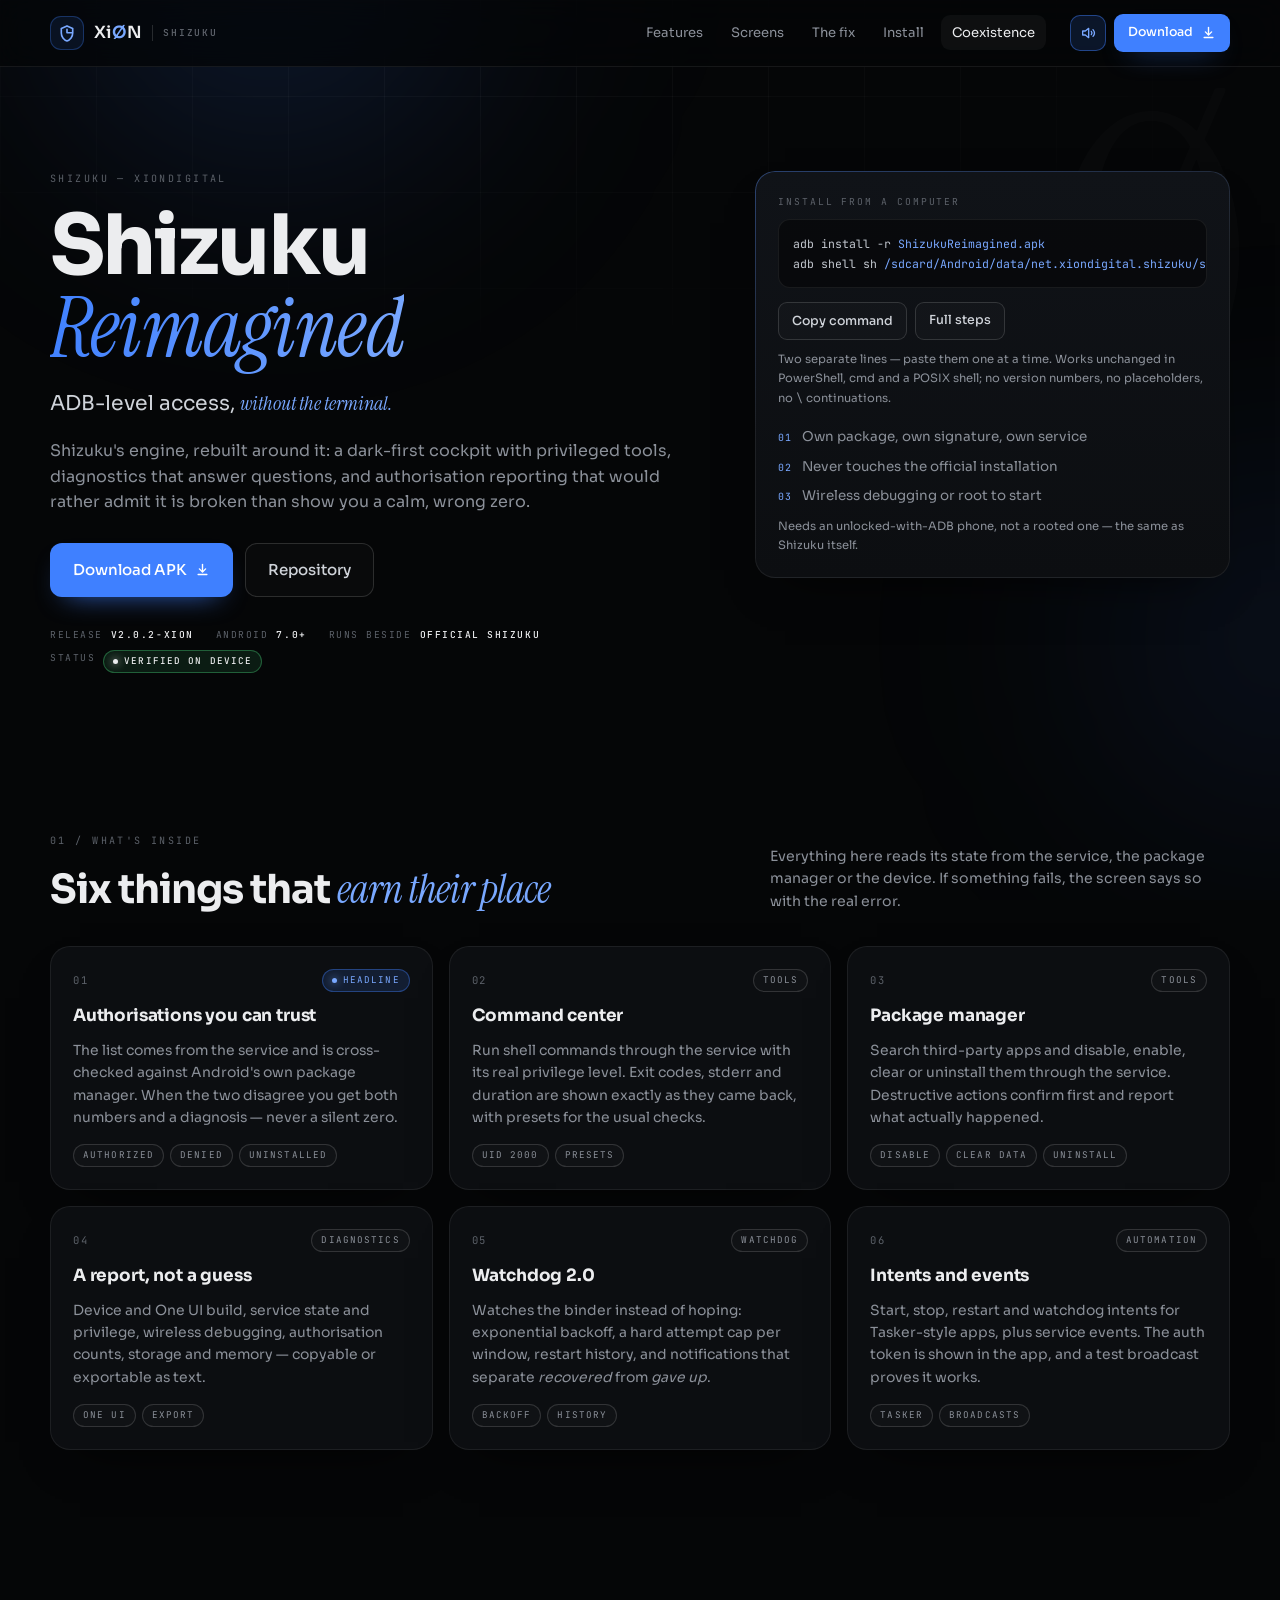
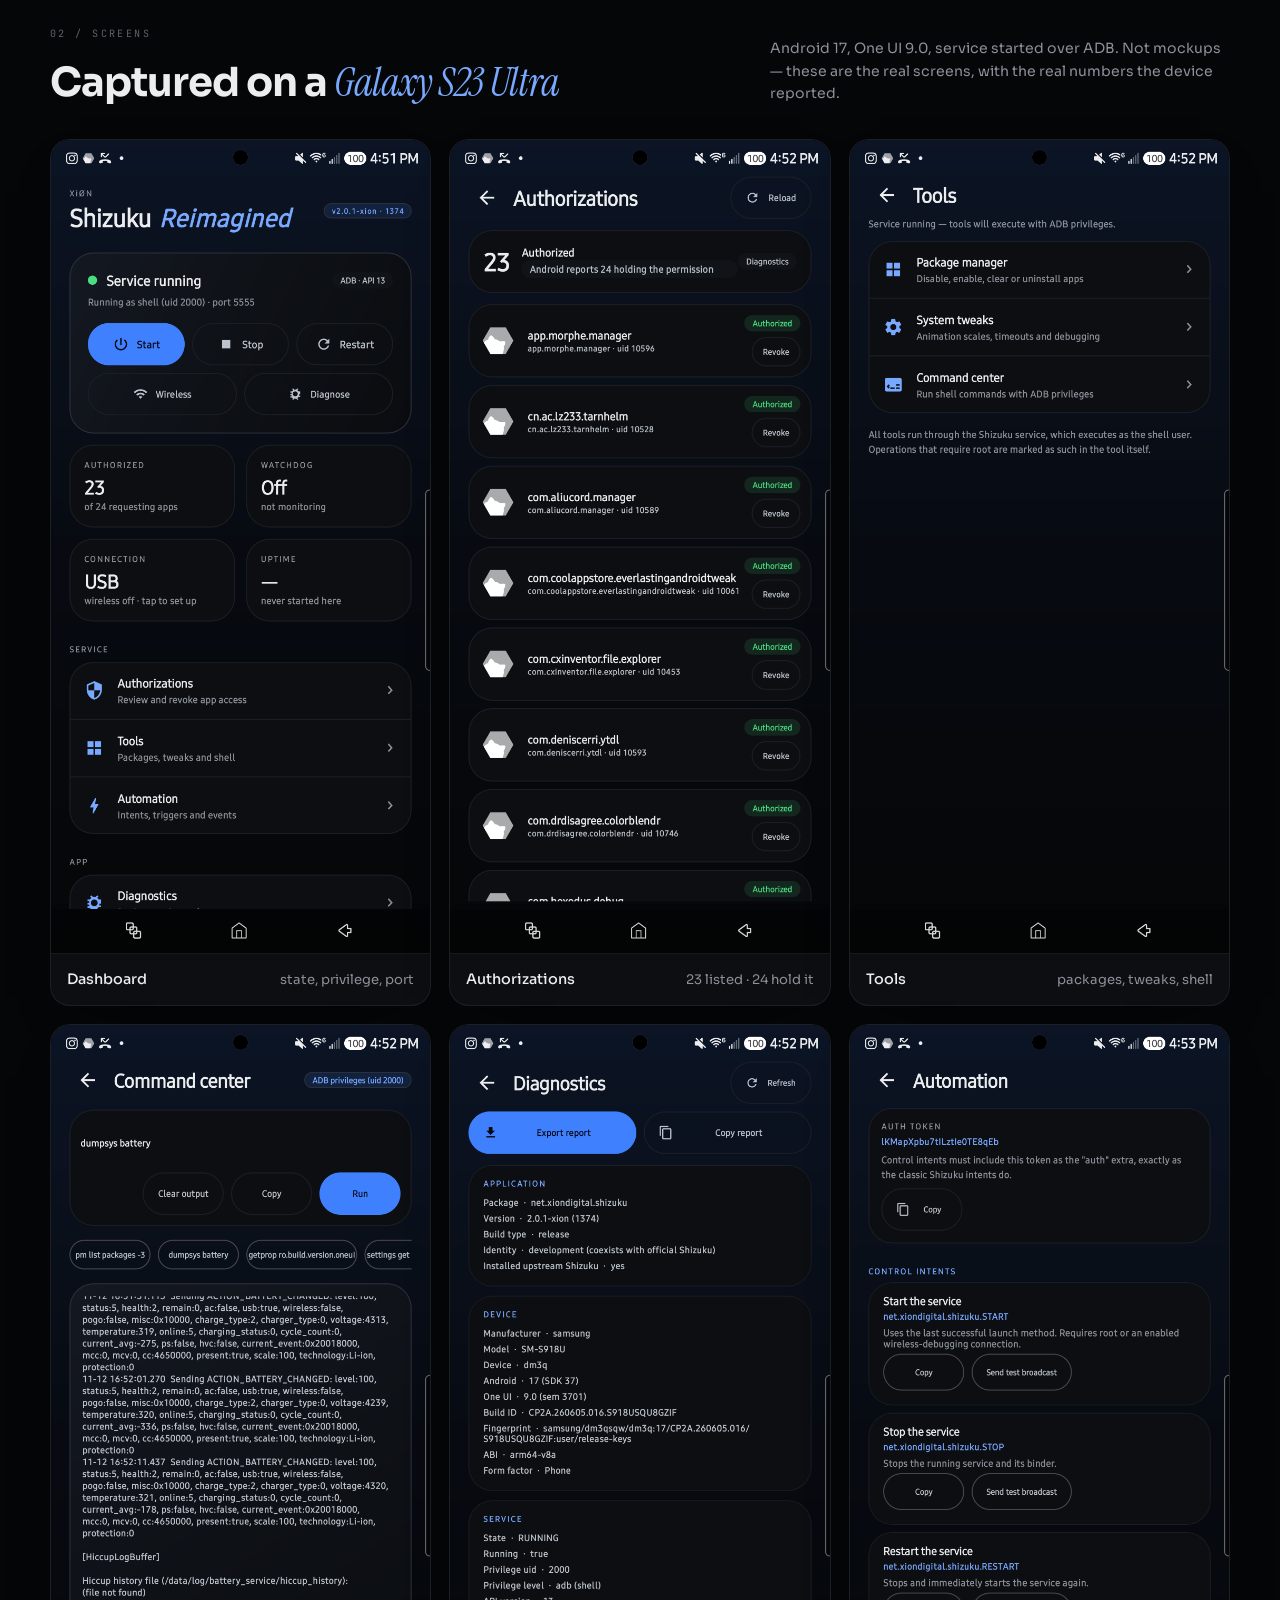
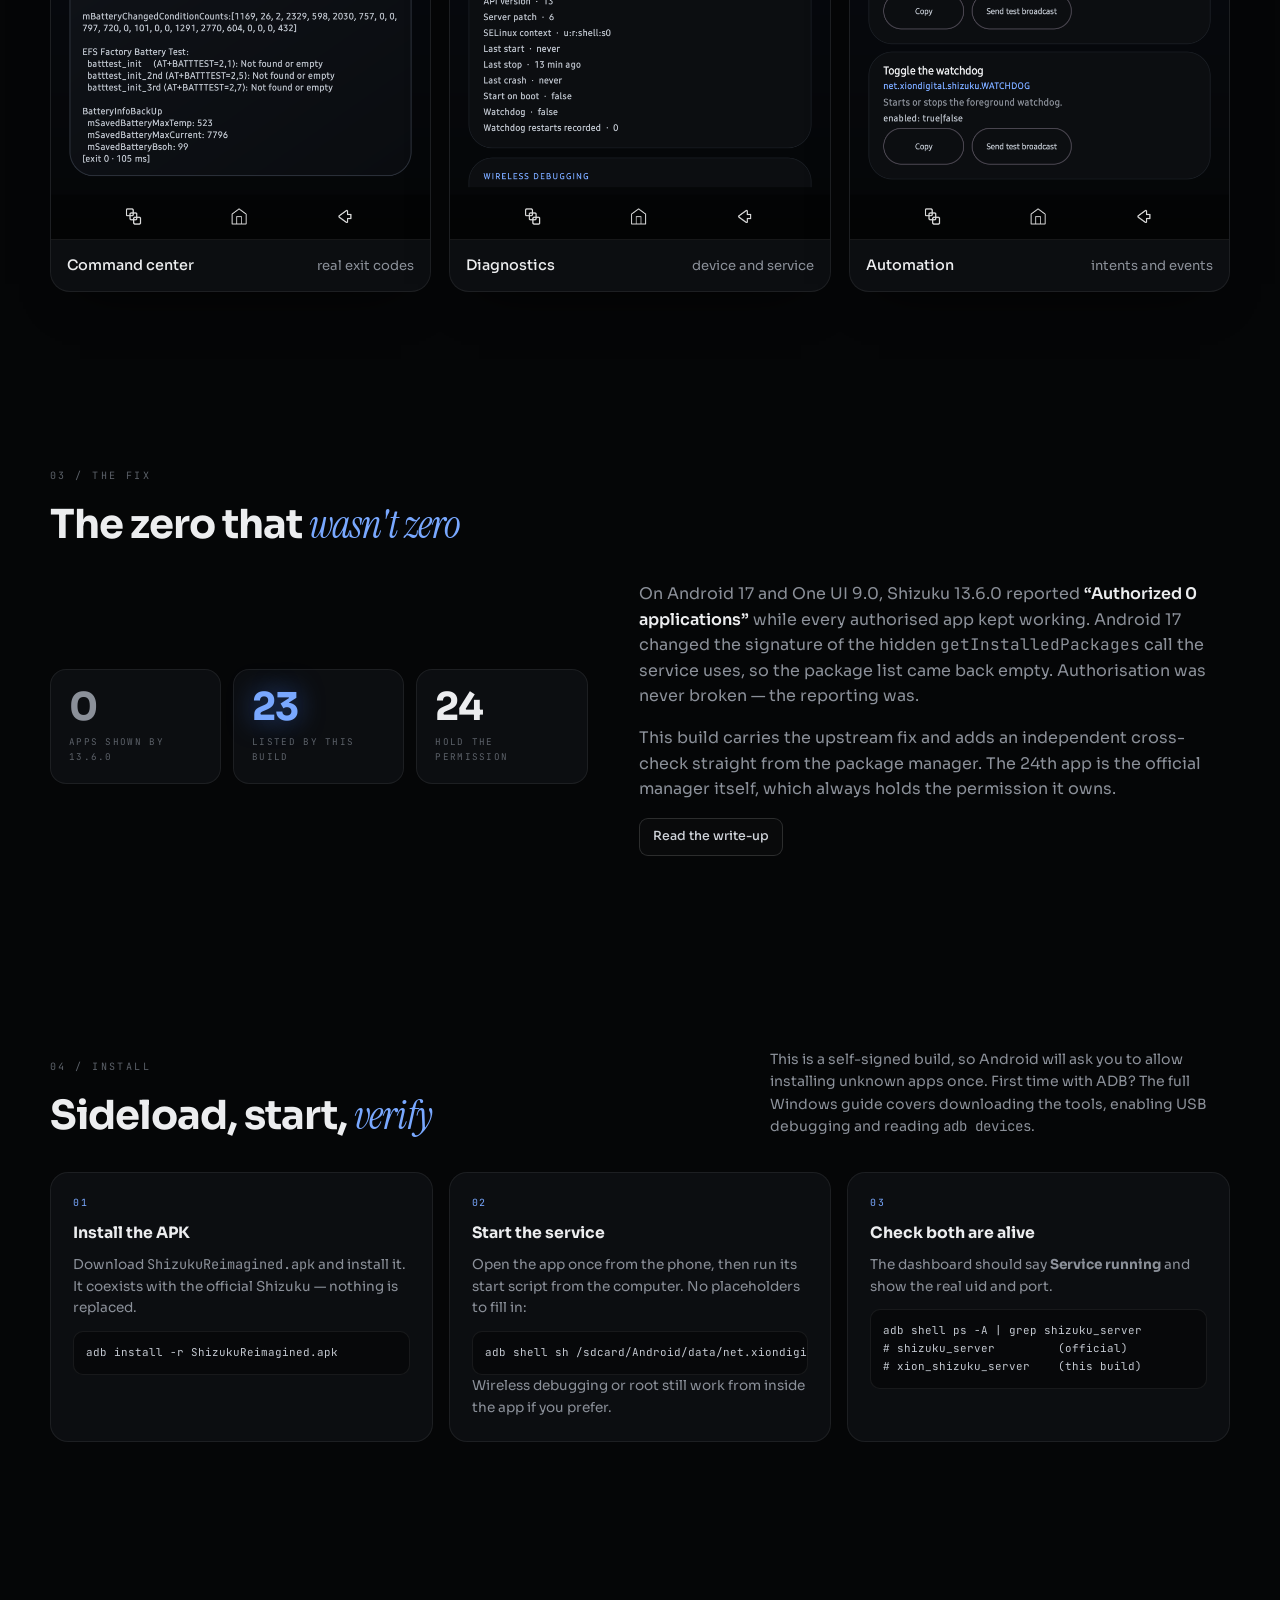
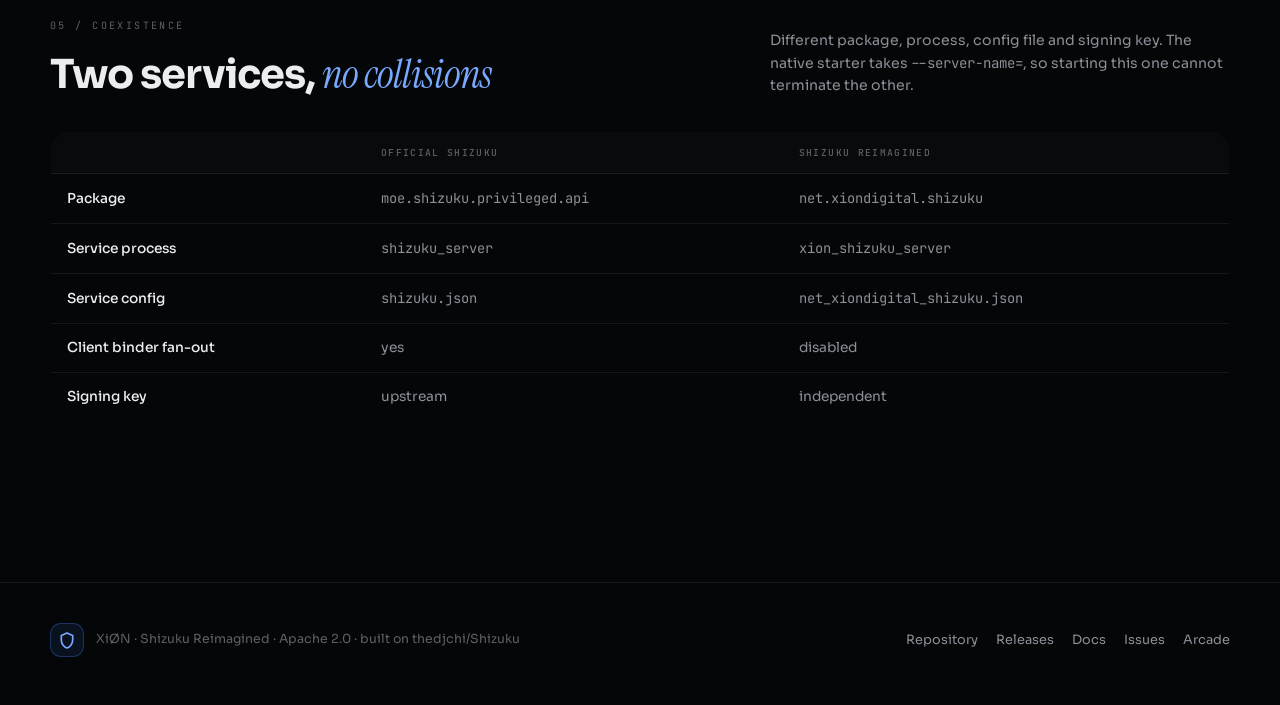
==== site/index.html @ 8f934234 "Start the service with one line, and ship one APK filename The documented ADB command asked people t" ====
<!doctype html>
<html lang="en">
<head>
<meta charset="utf-8">
<meta name="viewport" content="width=device-width, initial-scale=1">
<title>Shizuku Reimagined — XiØN</title>
<meta name="description" content="Shizuku Reimagined by XiØN: a dark-first Shizuku build with honest authorisation reporting, privileged tools and a fix for the Android 17 / One UI 9.0 “Authorized 0 applications” bug. Installs beside the official Shizuku.">
<meta name="theme-color" content="#050607">
<meta property="og:title" content="Shizuku Reimagined — XiØN">
<meta property="og:description" content="ADB-level access, without the terminal. A rebuilt Shizuku with truthful authorisation reporting and real privileged tools.">
<meta property="og:type" content="website">
<meta property="og:image" content="https://xiondigital.net/shizuku/assets/social.png">
<link rel="preconnect" href="https://fonts.googleapis.com">
<link rel="preconnect" href="https://fonts.gstatic.com" crossorigin>
<link rel="stylesheet" href="https://fonts.googleapis.com/css2?family=Sora:wght@300;400;500;600;700&family=Instrument+Serif:ital@0;1&family=JetBrains+Mono:wght@400;500&display=swap">
<link rel="stylesheet" href="assets/style.css?v=5">
<link rel="icon" href="assets/favicon.svg" type="image/svg+xml">
</head>
<body>

<a class="skip-link" href="#features">Skip to features</a>

<div class="ambient" aria-hidden="true">
  <span class="ambient__glow ambient__glow--a"></span>
  <span class="ambient__glow ambient__glow--b"></span>
  <span class="ambient__grid"></span>
</div>

<div class="site">

  <header class="site-header">
    <div class="wrap header__inner">
      <a class="brand" href="#top" aria-label="XiØN, back to top">
        <span class="brand__mark" aria-hidden="true">
          <svg viewBox="0 0 24 24" fill="none" stroke="currentColor" stroke-width="2.2" stroke-linecap="round" stroke-linejoin="round">
            <path d="M12 2.6 4.4 6v6.1c0 4.9 3.3 9.4 7.6 10.5 4.3-1.1 7.6-5.6 7.6-10.5V6L12 2.6Z"/>
            <path d="M12 11.6h6.4M12 11.6V7.2"/>
          </svg>
        </span>
        <span class="brand__word">Xi<span class="brand__o">Ø</span>N</span>
        <span class="brand__tag">Shizuku</span>
      </a>

      <nav class="nav" aria-label="Sections">
        <a class="nav__link" href="#features">Features</a>
        <a class="nav__link" href="#screens">Screens</a>
        <a class="nav__link" href="#fix">The fix</a>
        <a class="nav__link" href="#install">Install</a>
        <a class="nav__link" href="#services">Coexistence</a>
      </nav>

      <div class="header__actions">
        <button class="sfx" id="sfxToggle" type="button" aria-pressed="true" aria-label="Interface sound">
          <svg viewBox="0 0 24 24" fill="none" stroke="currentColor" stroke-width="2" stroke-linecap="round" stroke-linejoin="round" aria-hidden="true">
            <path d="M4 9v6h4l5 4V5L8 9H4Z"/>
            <path d="M17 9.5a4 4 0 0 1 0 5"/>
            <path d="M19.5 7a7.5 7.5 0 0 1 0 10"/>
          </svg>
        </button>
        <a class="btn btn--primary btn--sm" href="https://github.com/XiONDiGiTaL/Shizuku/releases/latest/download/ShizukuReimagined.apk">
          Download
          <svg viewBox="0 0 24 24" fill="none" stroke="currentColor" stroke-width="2.2" stroke-linecap="round" stroke-linejoin="round" aria-hidden="true"><path d="M12 4v11"/><path d="m7 11 5 5 5-5"/><path d="M5 20h14"/></svg>
        </a>
      </div>
    </div>
  </header>

  <main id="top">

    <!-- ------------------------------------------------------------ hero -->
    <section class="hero">
      <span class="hero__ghost" aria-hidden="true">Ø</span>
      <div class="wrap hero__inner">
        <div class="hero__copy">
          <p class="eyebrow">Shizuku — XIONDIGITAL</p>
          <h1 class="hero__title">Shizuku<br><em>Reimagined</em></h1>
          <p class="hero__tagline">ADB-level access, <em>without the terminal.</em></p>
          <p class="hero__lede">
            Shizuku's engine, rebuilt around it: a dark-first cockpit with privileged tools, diagnostics
            that answer questions, and authorisation reporting that would rather admit it is broken than
            show you a calm, wrong zero.
          </p>

          <div class="hero__actions">
            <a class="btn btn--primary btn--lg" href="https://github.com/XiONDiGiTaL/Shizuku/releases/latest/download/ShizukuReimagined.apk">
              Download APK
              <svg viewBox="0 0 24 24" fill="none" stroke="currentColor" stroke-width="2.2" stroke-linecap="round" stroke-linejoin="round" aria-hidden="true"><path d="M12 4v11"/><path d="m7 11 5 5 5-5"/><path d="M5 20h14"/></svg>
            </a>
            <a class="btn btn--ghost btn--lg" href="https://github.com/XiONDiGiTaL/Shizuku">Repository</a>
          </div>

          <ul class="hero__meta">
            <li><span>Release</span> <strong>v2.0.2-xion</strong></li>
            <li><span>Android</span> <strong>7.0+</strong></li>
            <li><span>Runs beside</span> <strong>official Shizuku</strong></li>
            <li><span>Status</span> <strong class="chip chip--ok chip--dot">verified on device</strong></li>
          </ul>
        </div>

        <aside class="install-card" aria-label="Quick install">
          <p class="install-card__label">Install from a computer</p>
          <pre class="install-card__cmd" id="adb-command">adb install -r <b>ShizukuReimagined.apk</b>
adb shell sh <b>/sdcard/Android/data/net.xiondigital.shizuku/start.sh</b></pre>
          <div class="install-card__row">
            <button class="btn btn--ghost btn--sm" type="button" data-copy="#adb-command">Copy command</button>
            <a class="btn btn--ghost btn--sm" href="setup.html">Full steps</a>
          </div>
          <p class="install-card__note">
            Two separate lines — paste them one at a time. Works unchanged in PowerShell, cmd and a
            POSIX shell; no version numbers, no placeholders, no <code class="mono">\</code> continuations.
          </p>
          <ul class="install-card__list">
            <li><span>01</span> Own package, own signature, own service</li>
            <li><span>02</span> Never touches the official installation</li>
            <li><span>03</span> Wireless debugging or root to start</li>
          </ul>
          <p class="install-card__note">
            Needs an unlocked-with-ADB phone, not a rooted one — the same as Shizuku itself.
          </p>
        </aside>
      </div>
    </section>

    <!-- -------------------------------------------------------- features -->
    <section class="section" id="features">
      <div class="wrap">
        <div class="section__head" data-reveal>
          <div>
            <p class="eyebrow">01 / What's inside</p>
            <h2 class="section__title">Six things that <em>earn their place</em></h2>
          </div>
          <p class="section__note">
            Everything here reads its state from the service, the package manager or the device.
            If something fails, the screen says so with the real error.
          </p>
        </div>

        <div class="cards">
          <article class="card" data-reveal>
            <div class="card__top"><span class="card__num">01</span><span class="chip chip--blue chip--dot">headline</span></div>
            <h3 class="card__title">Authorisations you can trust</h3>
            <p class="card__copy">
              The list comes from the service and is cross-checked against Android's own package manager.
              When the two disagree you get both numbers and a diagnosis — never a silent zero.
            </p>
            <div class="card__tags"><span class="chip">authorized</span><span class="chip">denied</span><span class="chip">uninstalled</span></div>
          </article>

          <article class="card" data-reveal>
            <div class="card__top"><span class="card__num">02</span><span class="chip">tools</span></div>
            <h3 class="card__title">Command center</h3>
            <p class="card__copy">
              Run shell commands through the service with its real privilege level. Exit codes, stderr and
              duration are shown exactly as they came back, with presets for the usual checks.
            </p>
            <div class="card__tags"><span class="chip">uid 2000</span><span class="chip">presets</span></div>
          </article>

          <article class="card" data-reveal>
            <div class="card__top"><span class="card__num">03</span><span class="chip">tools</span></div>
            <h3 class="card__title">Package manager</h3>
            <p class="card__copy">
              Search third-party apps and disable, enable, clear or uninstall them through the service.
              Destructive actions confirm first and report what actually happened.
            </p>
            <div class="card__tags"><span class="chip">disable</span><span class="chip">clear data</span><span class="chip">uninstall</span></div>
          </article>

          <article class="card" data-reveal>
            <div class="card__top"><span class="card__num">04</span><span class="chip">diagnostics</span></div>
            <h3 class="card__title">A report, not a guess</h3>
            <p class="card__copy">
              Device and One UI build, service state and privilege, wireless debugging, authorisation
              counts, storage and memory — copyable or exportable as text.
            </p>
            <div class="card__tags"><span class="chip">one ui</span><span class="chip">export</span></div>
          </article>

          <article class="card" data-reveal>
            <div class="card__top"><span class="card__num">05</span><span class="chip">watchdog</span></div>
            <h3 class="card__title">Watchdog 2.0</h3>
            <p class="card__copy">
              Watches the binder instead of hoping: exponential backoff, a hard attempt cap per window,
              restart history, and notifications that separate <em>recovered</em> from <em>gave up</em>.
            </p>
            <div class="card__tags"><span class="chip">backoff</span><span class="chip">history</span></div>
          </article>

          <article class="card" data-reveal>
            <div class="card__top"><span class="card__num">06</span><span class="chip">automation</span></div>
            <h3 class="card__title">Intents and events</h3>
            <p class="card__copy">
              Start, stop, restart and watchdog intents for Tasker-style apps, plus service events. The
              auth token is shown in the app, and a test broadcast proves it works.
            </p>
            <div class="card__tags"><span class="chip">tasker</span><span class="chip">broadcasts</span></div>
          </article>
        </div>
      </div>
    </section>

    <!-- --------------------------------------------------------- screens -->
    <section class="section" id="screens">
      <div class="wrap">
        <div class="section__head" data-reveal>
          <div>
            <p class="eyebrow">02 / Screens</p>
            <h2 class="section__title">Captured on a <em>Galaxy S23 Ultra</em></h2>
          </div>
          <p class="section__note">
            Android 17, One UI 9.0, service started over ADB. Not mockups — these are the real screens,
            with the real numbers the device reported.
          </p>
        </div>

        <div class="shots" data-gallery>
          <button class="shot" type="button" data-reveal data-shot="assets/shots/dashboard.png"
                  data-title="Dashboard" data-sub="state, privilege, port"
                  aria-label="Open the Dashboard screenshot at full size">
            <img src="assets/shots/dashboard.png" alt="Dashboard showing service running as ADB with 23 authorised apps" loading="lazy">
            <span class="shot__meta"><strong>Dashboard</strong><span>state, privilege, port</span></span>
            <span class="shot__hint" aria-hidden="true">Expand</span>
          </button>
          <button class="shot" type="button" data-reveal data-shot="assets/shots/authorizations.png"
                  data-title="Authorizations" data-sub="23 listed · 24 hold it"
                  aria-label="Open the Authorizations screenshot at full size">
            <img src="assets/shots/authorizations.png" alt="Authorizations screen listing authorised apps with a cross-check" loading="lazy">
            <span class="shot__meta"><strong>Authorizations</strong><span>23 listed · 24 hold it</span></span>
            <span class="shot__hint" aria-hidden="true">Expand</span>
          </button>
          <button class="shot" type="button" data-reveal data-shot="assets/shots/tools.png"
                  data-title="Tools" data-sub="packages, tweaks, shell"
                  aria-label="Open the Tools screenshot at full size">
            <img src="assets/shots/tools.png" alt="Tools screen" loading="lazy">
            <span class="shot__meta"><strong>Tools</strong><span>packages, tweaks, shell</span></span>
            <span class="shot__hint" aria-hidden="true">Expand</span>
          </button>
          <button class="shot" type="button" data-reveal data-shot="assets/shots/command-center.png"
                  data-title="Command center" data-sub="real exit codes"
                  aria-label="Open the Command center screenshot at full size">
            <img src="assets/shots/command-center.png" alt="Command center" loading="lazy">
            <span class="shot__meta"><strong>Command center</strong><span>real exit codes</span></span>
            <span class="shot__hint" aria-hidden="true">Expand</span>
          </button>
          <button class="shot" type="button" data-reveal data-shot="assets/shots/diagnostics.png"
                  data-title="Diagnostics" data-sub="device and service"
                  aria-label="Open the Diagnostics screenshot at full size">
            <img src="assets/shots/diagnostics.png" alt="Diagnostics screen" loading="lazy">
            <span class="shot__meta"><strong>Diagnostics</strong><span>device and service</span></span>
            <span class="shot__hint" aria-hidden="true">Expand</span>
          </button>
          <button class="shot" type="button" data-reveal data-shot="assets/shots/automation.png"
                  data-title="Automation" data-sub="intents and events"
                  aria-label="Open the Automation screenshot at full size">
            <img src="assets/shots/automation.png" alt="Automation screen with auth token and control intents" loading="lazy">
            <span class="shot__meta"><strong>Automation</strong><span>intents and events</span></span>
            <span class="shot__hint" aria-hidden="true">Expand</span>
          </button>
        </div>
      </div>
    </section>

    <!-- ------------------------------------------------------------- fix -->
    <section class="section" id="fix">
      <div class="wrap">
        <div class="section__head" data-reveal>
          <div>
            <p class="eyebrow">03 / The fix</p>
            <h2 class="section__title">The zero that <em>wasn't zero</em></h2>
          </div>
        </div>

        <div class="fix">
          <div class="stats" data-reveal>
            <div class="stat stat--bad">
              <span class="stat__value">0</span>
              <span class="stat__label">apps shown by 13.6.0</span>
            </div>
            <div class="stat stat--good">
              <span class="stat__value">23</span>
              <span class="stat__label">listed by this build</span>
            </div>
            <div class="stat">
              <span class="stat__value">24</span>
              <span class="stat__label">hold the permission</span>
            </div>
          </div>

          <div class="prose" data-reveal>
            <p>
              On Android 17 and One UI 9.0, Shizuku 13.6.0 reported <strong>“Authorized 0 applications”</strong>
              while every authorised app kept working. Android 17 changed the signature of the hidden
              <code class="mono">getInstalledPackages</code> call the service uses, so the package list came back
              empty. Authorisation was never broken — the reporting was.
            </p>
            <p>
              This build carries the upstream fix and adds an independent cross-check straight from the package
              manager. The 24th app is the official manager itself, which always holds the permission it owns.
            </p>
            <p>
              <a class="btn btn--ghost btn--sm" href="https://github.com/XiONDiGiTaL/Shizuku/blob/master/docs/COMPATIBILITY.md">Read the write-up</a>
            </p>
          </div>
        </div>
      </div>
    </section>

    <!-- --------------------------------------------------------- install -->
    <section class="section" id="install">
      <div class="wrap">
        <div class="section__head" data-reveal>
          <div>
            <p class="eyebrow">04 / Install</p>
            <h2 class="section__title">Sideload, start, <em>verify</em></h2>
          </div>
          <p class="section__note">
            This is a self-signed build, so Android will ask you to allow installing unknown apps once.
            First time with ADB? <a href="setup.html">The full Windows guide</a> covers downloading the
            tools, enabling USB debugging and reading <code class="mono">adb devices</code>.
          </p>
        </div>

        <div class="steps">
          <div class="step" data-reveal>
            <h3>Install the APK</h3>
            <p>Download <code class="mono">ShizukuReimagined.apk</code> and install it. It coexists with the official Shizuku — nothing is replaced.</p>
            <pre>adb install -r ShizukuReimagined.apk</pre>
          </div>
          <div class="step" data-reveal>
            <h3>Start the service</h3>
            <p>Open the app once from the phone, then run its start script from the computer. No placeholders to fill in:</p>
            <pre>adb shell sh /sdcard/Android/data/net.xiondigital.shizuku/start.sh</pre>
            <p>Wireless debugging or root still work from inside the app if you prefer.</p>
          </div>
          <div class="step" data-reveal>
            <h3>Check both are alive</h3>
            <p>The dashboard should say <strong>Service running</strong> and show the real uid and port.</p>
            <pre>adb shell ps -A | grep shizuku_server
# shizuku_server         (official)
# xion_shizuku_server    (this build)</pre>
          </div>
        </div>
      </div>
    </section>

    <!-- -------------------------------------------------------- services -->
    <section class="section" id="services">
      <div class="wrap">
        <div class="section__head" data-reveal>
          <div>
            <p class="eyebrow">05 / Coexistence</p>
            <h2 class="section__title">Two services, <em>no collisions</em></h2>
          </div>
          <p class="section__note">
            Different package, process, config file and signing key. The native starter takes
            <code class="mono">--server-name=</code>, so starting this one cannot terminate the other.
          </p>
        </div>

        <table class="table" data-reveal>
          <thead>
            <tr><th></th><th>Official Shizuku</th><th>Shizuku Reimagined</th></tr>
          </thead>
          <tbody>
            <tr><td><strong>Package</strong></td><td><code class="mono">moe.shizuku.privileged.api</code></td><td><code class="mono">net.xiondigital.shizuku</code></td></tr>
            <tr><td><strong>Service process</strong></td><td><code class="mono">shizuku_server</code></td><td><code class="mono">xion_shizuku_server</code></td></tr>
            <tr><td><strong>Service config</strong></td><td><code class="mono">shizuku.json</code></td><td><code class="mono">net_xiondigital_shizuku.json</code></td></tr>
            <tr><td><strong>Client binder fan-out</strong></td><td>yes</td><td>disabled</td></tr>
            <tr><td><strong>Signing key</strong></td><td>upstream</td><td>independent</td></tr>
          </tbody>
        </table>
      </div>
    </section>

  </main>

  <footer class="site-footer">
    <div class="wrap footer__inner">
      <div class="footer__brand">
        <span class="brand__mark" aria-hidden="true">
          <svg viewBox="0 0 24 24" fill="none" stroke="currentColor" stroke-width="2.2" stroke-linecap="round" stroke-linejoin="round">
            <path d="M12 2.6 4.4 6v6.1c0 4.9 3.3 9.4 7.6 10.5 4.3-1.1 7.6-5.6 7.6-10.5V6L12 2.6Z"/>
          </svg>
        </span>
        <p class="footer__note">XiØN · Shizuku Reimagined · Apache 2.0 · built on thedjchi/Shizuku</p>
      </div>
      <nav class="footer__links" aria-label="Elsewhere">
        <a class="footer__link" href="https://github.com/XiONDiGiTaL/Shizuku">Repository</a>
        <a class="footer__link" href="https://github.com/XiONDiGiTaL/Shizuku/releases">Releases</a>
        <a class="footer__link" href="https://github.com/XiONDiGiTaL/Shizuku/tree/master/docs">Docs</a>
        <a class="footer__link" href="https://github.com/XiONDiGiTaL/Shizuku/issues">Issues</a>
        <a class="footer__link" href="https://xiondigital.net/arcade">Arcade</a>
      </nav>
    </div>
  </footer>

</div>

<!-- screenshot lightbox -->
<div class="lightbox" id="lightbox" role="dialog" aria-modal="true" aria-labelledby="lightboxTitle" hidden>
  <div class="lightbox__backdrop" data-lightbox-close></div>
  <button class="lightbox__close" type="button" data-lightbox-close aria-label="Close screenshot">
    <svg viewBox="0 0 24 24" fill="none" stroke="currentColor" stroke-width="2.2" stroke-linecap="round" aria-hidden="true">
      <path d="M6 6l12 12M18 6L6 18"/>
    </svg>
  </button>
  <button class="lightbox__nav lightbox__nav--prev" type="button" data-lightbox-prev aria-label="Previous screenshot">
    <svg viewBox="0 0 24 24" fill="none" stroke="currentColor" stroke-width="2.2" stroke-linecap="round" stroke-linejoin="round" aria-hidden="true"><path d="M15 5l-7 7 7 7"/></svg>
  </button>
  <figure class="lightbox__figure">
    <img id="lightboxImage" src="" alt="">
    <figcaption class="lightbox__caption">
      <strong id="lightboxTitle">Screenshot</strong>
      <span id="lightboxSub"></span>
      <span class="lightbox__count" id="lightboxCount"></span>
    </figcaption>
  </figure>
  <button class="lightbox__nav lightbox__nav--next" type="button" data-lightbox-next aria-label="Next screenshot">
    <svg viewBox="0 0 24 24" fill="none" stroke="currentColor" stroke-width="2.2" stroke-linecap="round" stroke-linejoin="round" aria-hidden="true"><path d="M9 5l7 7-7 7"/></svg>
  </button>
</div>

<script src="assets/app.js?v=4"></script>
</body>
</html>
---- site/assets/style.css ----
/* =========================================================
   xiondigital.net/shizuku — Shizuku Reimagined
   Tokens and interaction language shared with xiondigital.net
   and xiondigital.net/arcade.
   ========================================================= */

:root {
  --bg: #050607;
  --bg-raised: #0a0b0d;
  --panel: #0c0e11;
  --panel-hi: #101318;
  --line: rgba(255, 255, 255, 0.07);
  --line-strong: rgba(255, 255, 255, 0.14);
  --ink: #ecedef;
  --muted: #8b9099;
  --muted-dim: #5c6169;
  --blue: #3f80ff;
  --blue-hi: #79a8ff;
  --blue-soft: rgba(63, 128, 255, 0.14);
  --ok: #4ade80;
  --radius: 18px;
  --radius-lg: 20px;
  --shadow: 0 22px 50px -30px rgba(0, 0, 0, 0.95);
  --ease: cubic-bezier(0.22, 0.61, 0.36, 1);
  --max: 1180px;
  --font-sans: "Sora", system-ui, -apple-system, "Segoe UI", sans-serif;
  --font-serif: "Instrument Serif", "Iowan Old Style", Georgia, serif;
  --font-mono: "JetBrains Mono", ui-monospace, SFMono-Regular, Menlo, Consolas, monospace;
}

*,
*::before,
*::after { box-sizing: border-box; }

html {
  scroll-behavior: smooth;
  -webkit-text-size-adjust: 100%;
}

body {
  margin: 0;
  min-height: 100vh;
  background: var(--bg);
  color: var(--ink);
  font-family: var(--font-sans);
  font-size: 16px;
  line-height: 1.6;
  -webkit-font-smoothing: antialiased;
  overflow-x: hidden;
}

::selection { background: var(--blue); color: #fff; }

html { scrollbar-color: rgba(255, 255, 255, 0.18) transparent; }

::-webkit-scrollbar { width: 10px; height: 10px; }
::-webkit-scrollbar-track { background: transparent; }
::-webkit-scrollbar-thumb {
  background: rgba(255, 255, 255, 0.14);
  border-radius: 999px;
  border: 2px solid var(--bg);
}
::-webkit-scrollbar-thumb:hover { background: rgba(63, 128, 255, 0.55); }

a { color: inherit; text-decoration: none; }

code, .mono { font-family: var(--font-mono); }

img { max-width: 100%; display: block; }

:focus-visible {
  outline: 2px solid var(--blue-hi);
  outline-offset: 3px;
  border-radius: 6px;
}

.skip-link {
  position: absolute;
  left: -999px;
  top: 12px;
  z-index: 100;
  padding: 10px 16px;
  background: var(--panel);
  border: 1px solid var(--line-strong);
  border-radius: 10px;
}
.skip-link:focus { left: 16px; }

/* ---------------------------------------------------------
   Ambient field: drifting glow + masked grid (arcade)
   --------------------------------------------------------- */

.ambient {
  position: fixed;
  inset: 0;
  z-index: 0;
  pointer-events: none;
  overflow: hidden;
}

.ambient__glow {
  position: absolute;
  border-radius: 50%;
  filter: blur(110px);
  will-change: transform;
}

.ambient__glow--a {
  width: 54vw;
  height: 46vw;
  top: -26vw;
  left: -6vw;
  background: radial-gradient(circle, rgba(63, 128, 255, 0.22), rgba(63, 128, 255, 0) 68%);
  animation: drift 30s var(--ease) infinite alternate;
}

.ambient__glow--b {
  width: 44vw;
  height: 44vw;
  top: 28vw;
  right: -22vw;
  background: radial-gradient(circle, rgba(63, 128, 255, 0.12), rgba(63, 128, 255, 0) 70%);
  animation: drift 38s var(--ease) infinite alternate-reverse;
}

.ambient__grid {
  position: absolute;
  inset: 0;
  background-image:
    linear-gradient(to right, rgba(255, 255, 255, 0.032) 1px, transparent 1px),
    linear-gradient(to bottom, rgba(255, 255, 255, 0.032) 1px, transparent 1px);
  background-size: 96px 96px;
  -webkit-mask-image: radial-gradient(ellipse 85% 55% at 40% 0%, #000 20%, transparent 78%);
  mask-image: radial-gradient(ellipse 85% 55% at 40% 0%, #000 20%, transparent 78%);
}

@keyframes drift {
  from { transform: translate3d(0, 0, 0) scale(1); }
  to { transform: translate3d(5vw, 4vw, 0) scale(1.1); }
}

.site {
  position: relative;
  z-index: 1;
}

.wrap {
  width: min(100% - clamp(36px, 8vw, 88px), var(--max));
  margin-inline: auto;
}

/* ---------------------------------------------------------
   Header
   --------------------------------------------------------- */

.site-header {
  position: sticky;
  top: 0;
  z-index: 50;
  background: rgba(5, 6, 7, 0.78);
  -webkit-backdrop-filter: blur(16px) saturate(140%);
  backdrop-filter: blur(16px) saturate(140%);
  border-bottom: 1px solid var(--line);
}

.header__inner {
  display: flex;
  align-items: center;
  gap: 24px;
  padding-block: 14px;
}

.brand {
  display: inline-flex;
  align-items: center;
  gap: 10px;
  font-weight: 600;
  letter-spacing: -0.01em;
}

.brand__mark {
  display: grid;
  place-items: center;
  width: 34px;
  height: 34px;
  border-radius: 11px;
  border: 1px solid rgba(63, 128, 255, 0.3);
  background: rgba(63, 128, 255, 0.1);
  color: var(--blue-hi);
}

.brand__mark svg { width: 18px; height: 18px; }

.brand__word { font-size: 1.05rem; letter-spacing: 0.02em; }

.brand__o { color: var(--blue-hi); }

.brand__tag {
  font-family: var(--font-mono);
  font-size: 0.6rem;
  letter-spacing: 0.18em;
  text-transform: uppercase;
  color: var(--muted-dim);
  padding-left: 10px;
  border-left: 1px solid var(--line-strong);
}

.nav {
  display: flex;
  align-items: center;
  gap: 6px;
  margin-left: auto;
}

.nav__link {
  padding: 7px 11px;
  border-radius: 9px;
  font-size: 0.82rem;
  color: var(--muted);
  transition: color 0.2s var(--ease), background 0.2s var(--ease);
}

.nav__link:hover,
.nav__link[aria-current="true"] {
  color: var(--ink);
  background: rgba(255, 255, 255, 0.04);
}

.header__actions { display: flex; align-items: center; gap: 8px; }

.sfx {
  display: grid;
  place-items: center;
  width: 36px;
  height: 36px;
  border-radius: 10px;
  border: 1px solid var(--line-strong);
  background: rgba(255, 255, 255, 0.02);
  color: var(--muted);
  cursor: pointer;
  transition: color 0.2s var(--ease), border-color 0.2s var(--ease), background 0.2s var(--ease);
}

.sfx:hover { color: var(--ink); border-color: rgba(63, 128, 255, 0.4); }

.sfx[aria-pressed="true"] {
  color: var(--blue-hi);
  border-color: rgba(63, 128, 255, 0.45);
  background: var(--blue-soft);
}

.sfx svg { width: 16px; height: 16px; }

/* ---------------------------------------------------------
   Buttons
   --------------------------------------------------------- */

.btn {
  display: inline-flex;
  align-items: center;
  gap: 8px;
  padding: 11px 18px;
  border-radius: 11px;
  font-family: inherit;
  font-size: 0.86rem;
  font-weight: 500;
  border: 1px solid transparent;
  cursor: pointer;
  transition: transform 0.25s var(--ease), box-shadow 0.25s var(--ease),
    background 0.25s var(--ease), border-color 0.25s var(--ease), color 0.25s var(--ease);
}

.btn svg { width: 15px; height: 15px; transition: transform 0.25s var(--ease); }

.btn--sm { padding: 8px 13px; font-size: 0.78rem; border-radius: 9px; }

.btn--primary {
  color: #fff;
  background: var(--blue);
  box-shadow: 0 12px 28px -16px rgba(63, 128, 255, 0.9);
}

.btn--primary:hover {
  transform: translateY(-2px);
  background: #4f8bff;
  box-shadow: 0 18px 40px -18px rgba(63, 128, 255, 1);
}

.btn--primary:hover svg { transform: translateX(3px); }

.btn--ghost {
  color: #cfd3d9;
  background: rgba(255, 255, 255, 0.02);
  border-color: var(--line-strong);
}

.btn--ghost:hover {
  transform: translateY(-2px);
  color: #fff;
  border-color: rgba(63, 128, 255, 0.42);
  background: rgba(63, 128, 255, 0.07);
}

.btn--lg { padding: 14px 22px; font-size: 0.94rem; border-radius: 12px; }

/* ---------------------------------------------------------
   Hero
   --------------------------------------------------------- */

.hero { position: relative; padding-block: clamp(56px, 9vw, 104px) clamp(40px, 6vw, 72px); }

.hero__ghost {
  position: absolute;
  right: clamp(-10px, 2vw, 40px);
  top: clamp(10px, 4vw, 40px);
  font-family: var(--font-serif);
  font-size: clamp(180px, 30vw, 420px);
  line-height: 0.8;
  color: rgba(255, 255, 255, 0.014);
  pointer-events: none;
  user-select: none;
}

.hero__inner {
  position: relative;
  display: grid;
  grid-template-columns: minmax(0, 1.35fr) minmax(0, 1fr);
  gap: clamp(32px, 5vw, 64px);
  align-items: start;
}

.eyebrow {
  margin: 0 0 18px;
  font-family: var(--font-mono);
  font-size: 0.63rem;
  letter-spacing: 0.24em;
  text-transform: uppercase;
  color: var(--muted-dim);
}

.hero__title {
  margin: 0 0 18px;
  font-size: clamp(2.9rem, 7vw, 5.2rem);
  line-height: 0.98;
  letter-spacing: -0.035em;
  font-weight: 700;
}

.hero__title em {
  font-family: var(--font-serif);
  font-style: italic;
  font-weight: 400;
  letter-spacing: -0.01em;
  background: linear-gradient(100deg, var(--blue), var(--blue-hi));
  -webkit-background-clip: text;
  background-clip: text;
  color: transparent;
}

.hero__tagline {
  margin: 0 0 18px;
  font-size: clamp(1.05rem, 1.6vw, 1.3rem);
  color: #cfd3d9;
}

.hero__tagline em {
  font-family: var(--font-serif);
  color: var(--blue-hi);
}

.hero__lede {
  margin: 0 0 28px;
  max-width: 56ch;
  color: var(--muted);
}

.hero__actions {
  display: flex;
  flex-wrap: wrap;
  gap: 12px;
  margin-bottom: 30px;
}

.hero__meta {
  display: flex;
  flex-wrap: wrap;
  gap: 8px 22px;
  margin: 0;
  padding: 0;
  list-style: none;
  font-family: var(--font-mono);
  font-size: 0.6rem;
  letter-spacing: 0.16em;
  text-transform: uppercase;
  color: var(--muted-dim);
}

.hero__meta li { display: inline-flex; gap: 8px; }
.hero__meta strong { color: var(--ink); font-weight: 500; }

/* install card (mirrors the source card on MorphePatches) */

.install-card {
  position: relative;
  padding: 22px;
  border: 1px solid var(--line);
  border-radius: var(--radius-lg);
  background: linear-gradient(180deg, var(--panel-hi), var(--panel));
  box-shadow: var(--shadow);
}

.install-card::after {
  content: "";
  position: absolute;
  inset: -1px;
  border-radius: inherit;
  padding: 1px;
  background: linear-gradient(160deg, rgba(63, 128, 255, 0.35), transparent 45%);
  -webkit-mask: linear-gradient(#000 0 0) content-box, linear-gradient(#000 0 0);
  mask: linear-gradient(#000 0 0) content-box, linear-gradient(#000 0 0);
  -webkit-mask-composite: xor;
  mask-composite: exclude;
  pointer-events: none;
}

.install-card__label {
  margin: 0 0 10px;
  font-family: var(--font-mono);
  font-size: 0.6rem;
  letter-spacing: 0.2em;
  text-transform: uppercase;
  color: var(--muted-dim);
}

.install-card__cmd {
  margin: 0 0 14px;
  padding: 14px;
  border: 1px solid var(--line);
  border-radius: 12px;
  background: rgba(0, 0, 0, 0.45);
  font-family: var(--font-mono);
  font-size: 0.72rem;
  line-height: 1.7;
  color: #c3c8d0;
  overflow-x: auto;
  white-space: pre;
}

.install-card__cmd b { color: var(--blue-hi); font-weight: 400; }

.install-card__row { display: flex; gap: 8px; flex-wrap: wrap; }

.install-card__list {
  margin: 18px 0 0;
  padding: 0;
  list-style: none;
  display: grid;
  gap: 8px;
  font-size: 0.84rem;
  color: var(--muted);
}

.install-card__list li { display: flex; gap: 10px; align-items: baseline; }

.install-card__list span {
  font-family: var(--font-mono);
  font-size: 0.62rem;
  color: var(--blue-hi);
  letter-spacing: 0.1em;
}

.install-card__note {
  margin: 16px 0 0;
  font-size: 0.78rem;
  color: var(--muted-dim);
}

/* ---------------------------------------------------------
   Sections
   --------------------------------------------------------- */

.section { padding-block: clamp(48px, 7vw, 88px); }

.section__head {
  display: flex;
  flex-wrap: wrap;
  align-items: end;
  justify-content: space-between;
  gap: 20px;
  margin-bottom: 34px;
}

.section__title {
  margin: 0;
  font-size: clamp(1.7rem, 3.2vw, 2.5rem);
  letter-spacing: -0.025em;
  line-height: 1.1;
}

.section__title em {
  font-family: var(--font-serif);
  font-style: italic;
  font-weight: 400;
  color: var(--blue-hi);
}

.section__note {
  margin: 0;
  max-width: 46ch;
  font-size: 0.88rem;
  color: var(--muted);
}

.cards {
  display: grid;
  grid-template-columns: repeat(auto-fit, minmax(320px, 1fr));
  gap: 16px;
}

.card {
  --mx: 50%;
  --my: 50%;
  position: relative;
  display: flex;
  flex-direction: column;
  gap: 10px;
  padding: 22px;
  border: 1px solid var(--line);
  border-radius: var(--radius-lg);
  background: var(--panel);
  box-shadow: var(--shadow);
  overflow: hidden;
  isolation: isolate;
  transition: transform 0.35s var(--ease), border-color 0.35s var(--ease),
    box-shadow 0.35s var(--ease), background 0.35s var(--ease);
}

.card::before {
  content: "";
  position: absolute;
  inset: 0;
  z-index: 2;
  border-radius: inherit;
  background: radial-gradient(340px circle at var(--mx) var(--my),
    rgba(63, 128, 255, 0.14), transparent 68%);
  opacity: 0;
  transition: opacity 0.3s var(--ease);
  pointer-events: none;
}

.card:hover::before,
.card:focus-within::before { opacity: 1; }

.card:hover,
.card:focus-within {
  transform: translateY(-5px);
  background: var(--panel-hi);
  border-color: rgba(63, 128, 255, 0.5);
  box-shadow: 0 26px 54px -30px rgba(0, 0, 0, 0.98), 0 0 0 1px rgba(63, 128, 255, 0.16),
    0 20px 50px -30px rgba(63, 128, 255, 0.75);
}

.card__top {
  display: flex;
  align-items: center;
  justify-content: space-between;
  gap: 10px;
}

.card__num {
  font-family: var(--font-mono);
  font-size: 0.66rem;
  letter-spacing: 0.16em;
  color: var(--muted-dim);
}

.card__title { margin: 0; font-size: 1.06rem; letter-spacing: -0.01em; }

.card__copy { margin: 0; font-size: 0.87rem; color: var(--muted); }

.card__tags { display: flex; flex-wrap: wrap; gap: 6px; margin-top: auto; padding-top: 6px; }

.chip {
  display: inline-flex;
  align-items: center;
  gap: 6px;
  padding: 3px 9px;
  border-radius: 999px;
  border: 1px solid var(--line-strong);
  background: rgba(255, 255, 255, 0.02);
  font-family: var(--font-mono);
  font-size: 0.58rem;
  letter-spacing: 0.12em;
  text-transform: uppercase;
  color: var(--muted);
  white-space: nowrap;
}

.chip--blue {
  border-color: rgba(63, 128, 255, 0.38);
  background: var(--blue-soft);
  color: var(--blue-hi);
}

.chip--dot::before {
  content: "";
  width: 5px;
  height: 5px;
  border-radius: 50%;
  background: currentColor;
  box-shadow: 0 0 8px currentColor;
}

.chip--ok {
  border-color: rgba(74, 222, 128, 0.35);
  background: rgba(74, 222, 128, 0.1);
  color: var(--ok);
}

/* ---------------------------------------------------------
   Screens gallery
   --------------------------------------------------------- */

.shots {
  display: grid;
  grid-template-columns: repeat(auto-fit, minmax(300px, 1fr));
  gap: 18px;
}

.shot {
  --mx: 50%;
  --my: 50%;
  position: relative;
  border: 1px solid var(--line);
  border-radius: var(--radius-lg);
  background: var(--panel);
  overflow: hidden;
  box-shadow: var(--shadow);
  transition: transform 0.35s var(--ease), border-color 0.35s var(--ease),
    box-shadow 0.35s var(--ease);
}

.shot::before {
  content: "";
  position: absolute;
  inset: 0;
  z-index: 2;
  background: radial-gradient(320px circle at var(--mx) var(--my),
    rgba(63, 128, 255, 0.16), transparent 70%);
  opacity: 0;
  transition: opacity 0.3s var(--ease);
  pointer-events: none;
}

.shot:hover { transform: translateY(-4px); border-color: rgba(63, 128, 255, 0.45); }
.shot:hover::before { opacity: 1; }

/* The card is a button: reset the browser chrome, keep the card look. */
.shot {
  appearance: none;
  padding: 0;
  margin: 0;
  font: inherit;
  color: inherit;
  text-align: left;
  cursor: zoom-in;
}

.shot:focus-visible {
  outline: 2px solid var(--blue-hi);
  outline-offset: 3px;
}

/* The whole screen, never cropped: a 1440x3088 capture at card width. */
.shot img {
  display: block;
  width: 100%;
  height: auto;
  border-bottom: 1px solid var(--line);
  background: var(--bg);
}

.shot__meta {
  display: flex;
  align-items: baseline;
  justify-content: space-between;
  gap: 12px;
  padding: 14px 16px;
  font-size: 0.82rem;
  color: var(--muted);
}

.shot__meta strong { color: var(--ink); font-weight: 500; font-size: 0.9rem; }

.shot__hint {
  position: absolute;
  top: 14px;
  right: 14px;
  z-index: 3;
  display: inline-flex;
  align-items: center;
  gap: 6px;
  padding: 7px 12px;
  border-radius: 999px;
  border: 1px solid rgba(121, 168, 255, 0.45);
  background: rgba(9, 11, 14, 0.82);
  backdrop-filter: blur(8px);
  color: var(--blue-hi);
  font-size: 0.68rem;
  letter-spacing: 0.12em;
  text-transform: uppercase;
  opacity: 0;
  transform: translateY(-4px);
  transition: opacity 0.28s var(--ease), transform 0.28s var(--ease);
  pointer-events: none;
}

.shot:hover .shot__hint,
.shot:focus-visible .shot__hint {
  opacity: 1;
  transform: translateY(0);
}

/* More specific than the reveal rule, which resets transform when a card becomes visible. */
[data-gallery] .shot:hover,
[data-gallery] .shot:focus-visible {
  transform: translateY(-6px);
  box-shadow: 0 26px 60px -34px rgba(63, 128, 255, 0.8);
}

/* ---------------------------------------------------------
   Lightbox
   --------------------------------------------------------- */

.lightbox {
  position: fixed;
  inset: 0;
  z-index: 90;
  display: grid;
  grid-template-columns: auto minmax(0, 1fr) auto;
  align-items: center;
  gap: clamp(8px, 2vw, 28px);
  padding: clamp(12px, 3vw, 40px);
}

.lightbox[hidden] { display: none; }

.lightbox__backdrop {
  position: absolute;
  inset: 0;
  background: rgba(3, 4, 6, 0.88);
  backdrop-filter: blur(14px);
  cursor: zoom-out;
}

.lightbox__figure {
  position: relative;
  z-index: 1;
  margin: 0;
  justify-self: center;
  display: flex;
  flex-direction: column;
  align-items: center;
  gap: 14px;
  max-width: min(100%, 460px);
  animation: lightbox-in 0.3s var(--ease);
}

.lightbox__figure img {
  display: block;
  width: auto;
  max-width: 100%;
  max-height: min(78vh, 940px);
  border-radius: 22px;
  border: 1px solid rgba(121, 168, 255, 0.28);
  box-shadow: 0 40px 120px -50px rgba(63, 128, 255, 0.75), 0 0 0 1px rgba(0, 0, 0, 0.6);
  background: var(--bg);
}

.lightbox__caption {
  display: flex;
  align-items: baseline;
  gap: 10px;
  flex-wrap: wrap;
  justify-content: center;
  font-size: 0.88rem;
  color: var(--muted);
  text-align: center;
}

.lightbox__caption strong { color: var(--ink); font-weight: 500; }

.lightbox__count {
  padding-left: 10px;
  border-left: 1px solid var(--line);
  font-family: ui-monospace, "JetBrains Mono", monospace;
  font-size: 0.72rem;
  letter-spacing: 0.08em;
  color: var(--muted);
}

.lightbox__close,
.lightbox__nav {
  position: relative;
  z-index: 2;
  display: grid;
  place-items: center;
  width: 46px;
  height: 46px;
  padding: 0;
  border-radius: 999px;
  border: 1px solid var(--line);
  background: rgba(12, 14, 17, 0.9);
  color: var(--ink);
  cursor: pointer;
  transition: border-color 0.25s var(--ease), color 0.25s var(--ease),
    background 0.25s var(--ease), box-shadow 0.25s var(--ease);
}

.lightbox__close svg,
.lightbox__nav svg { width: 20px; height: 20px; }

.lightbox__close:hover,
.lightbox__nav:hover,
.lightbox__close:focus-visible,
.lightbox__nav:focus-visible {
  border-color: rgba(63, 128, 255, 0.55);
  color: var(--blue-hi);
  background: rgba(63, 128, 255, 0.14);
  box-shadow: 0 0 0 4px rgba(63, 128, 255, 0.12);
  outline: none;
}

.lightbox__close {
  position: absolute;
  top: clamp(12px, 2vw, 26px);
  right: clamp(12px, 2vw, 26px);
  width: 42px;
  height: 42px;
}

.lightbox__nav--prev { justify-self: start; }
.lightbox__nav--next { justify-self: end; }

@keyframes lightbox-in {
  from { opacity: 0; transform: translateY(10px) scale(0.985); }
  to { opacity: 1; transform: none; }
}

@media (max-width: 640px) {
  .lightbox {
    grid-template-columns: minmax(0, 1fr);
    padding: 56px 16px 24px;
  }

  .lightbox__nav {
    position: absolute;
    bottom: 18px;
  }

  .lightbox__nav--prev { left: 18px; }
  .lightbox__nav--next { right: 18px; }

  .lightbox__figure img { max-height: min(70vh, 640px); }
}

/* ---------------------------------------------------------
   Numbers / fix section
   --------------------------------------------------------- */

.fix {
  display: grid;
  grid-template-columns: minmax(0, 1fr) minmax(0, 1.1fr);
  gap: clamp(28px, 4vw, 56px);
  align-items: center;
}

.stats {
  display: grid;
  grid-template-columns: repeat(3, minmax(0, 1fr));
  gap: 12px;
}

.stat {
  padding: 18px;
  border: 1px solid var(--line);
  border-radius: 16px;
  background: var(--panel);
}

.stat__value {
  display: block;
  font-size: clamp(1.7rem, 3.4vw, 2.4rem);
  font-weight: 700;
  letter-spacing: -0.03em;
  line-height: 1;
}

.stat--bad .stat__value { color: #8b9099; }
.stat--good .stat__value {
  color: var(--blue-hi);
  text-shadow: 0 0 26px rgba(63, 128, 255, 0.55);
}

.stat__label {
  display: block;
  margin-top: 8px;
  font-family: var(--font-mono);
  font-size: 0.58rem;
  letter-spacing: 0.14em;
  text-transform: uppercase;
  color: var(--muted-dim);
}

.prose p { margin: 0 0 16px; color: var(--muted); }
.prose strong { color: var(--ink); font-weight: 600; }

/* ---------------------------------------------------------
   Steps
   --------------------------------------------------------- */

.steps {
  display: grid;
  grid-template-columns: repeat(auto-fit, minmax(240px, 1fr));
  gap: 16px;
  counter-reset: step;
}

.step {
  position: relative;
  padding: 22px;
  border: 1px solid var(--line);
  border-radius: var(--radius);
  background: var(--panel);
}

.step::before {
  counter-increment: step;
  content: "0" counter(step);
  display: block;
  margin-bottom: 10px;
  font-family: var(--font-mono);
  font-size: 0.62rem;
  letter-spacing: 0.18em;
  color: var(--blue-hi);
}

.step h3 { margin: 0 0 8px; font-size: 0.98rem; }
.step p { margin: 0; font-size: 0.85rem; color: var(--muted); }

.step pre {
  margin: 12px 0 0;
  padding: 12px;
  border: 1px solid var(--line);
  border-radius: 10px;
  background: rgba(0, 0, 0, 0.4);
  font-family: var(--font-mono);
  font-size: 0.68rem;
  line-height: 1.65;
  color: #c3c8d0;
  overflow-x: auto;
}

/* ---------------------------------------------------------
   Table
   --------------------------------------------------------- */

.table {
  width: 100%;
  border-collapse: collapse;
  border: 1px solid var(--line);
  border-radius: var(--radius);
  overflow: hidden;
  font-size: 0.86rem;
}

.table th,
.table td {
  padding: 13px 16px;
  text-align: left;
  border-bottom: 1px solid var(--line);
}

.table th {
  font-family: var(--font-mono);
  font-size: 0.6rem;
  letter-spacing: 0.14em;
  text-transform: uppercase;
  color: var(--muted-dim);
  font-weight: 500;
  background: rgba(255, 255, 255, 0.02);
}

.table td { color: var(--muted); }
.table td strong { color: var(--ink); font-weight: 500; }
.table tr:last-child td { border-bottom: none; }

/* ---------------------------------------------------------
   Footer
   --------------------------------------------------------- */

.site-footer {
  margin-top: clamp(40px, 6vw, 72px);
  border-top: 1px solid var(--line);
  padding-block: 40px 48px;
}

.footer__inner {
  display: flex;
  flex-wrap: wrap;
  align-items: center;
  justify-content: space-between;
  gap: 18px;
}

.footer__brand { display: flex; align-items: center; gap: 12px; }

.footer__note {
  margin: 0;
  font-size: 0.78rem;
  color: var(--muted-dim);
}

.footer__links { display: flex; flex-wrap: wrap; gap: 6px 18px; }

.footer__link {
  font-size: 0.8rem;
  color: var(--muted);
  transition: color 0.2s var(--ease);
}

.footer__link:hover { color: var(--blue-hi); }

/* ---------------------------------------------------------
   Reveal on scroll
   --------------------------------------------------------- */

[data-reveal] {
  opacity: 0;
  transform: translateY(16px);
  transition: opacity 0.7s var(--ease), transform 0.7s var(--ease);
}

[data-reveal].is-visible { opacity: 1; transform: none; }

/* ---------------------------------------------------------
   Responsive
   --------------------------------------------------------- */

@media (max-width: 940px) {
  .hero__inner { grid-template-columns: 1fr; }
  .hero__ghost { display: none; }
  .fix { grid-template-columns: 1fr; }
  .nav { display: none; }
  .header__inner { justify-content: space-between; }
}

@media (max-width: 560px) {
  .brand__tag { display: none; }
  .hero__actions .btn { flex: 1 1 100%; justify-content: center; }
  .stats { grid-template-columns: 1fr; }
  .shot figcaption { flex-direction: column; gap: 2px; }
}

@media (prefers-reduced-motion: reduce) {
  html { scroll-behavior: auto; }
  .ambient__glow { animation: none; }
  [data-reveal] { opacity: 1; transform: none; transition: none; }
  .card, .shot, .btn { transition: none; }
}

/* ---------------------------------------------------------
   Install guide page + install card note
   --------------------------------------------------------- */

.steps--stack { grid-template-columns: minmax(0, 1fr); }

.guide .step pre {
  font-size: 0.76rem;
  white-space: pre-wrap;
  overflow-wrap: anywhere;
}

.guide .step p + p { margin-top: 10px; }

.guide .step a { color: var(--blue-hi); text-decoration: underline; text-underline-offset: 2px; }

.table-wrap {
  overflow-x: auto;
  border-radius: var(--radius);
  -webkit-overflow-scrolling: touch;
}

.table-wrap .table { min-width: 680px; }

.guide__foot {
  display: grid;
  gap: 12px;
  margin-top: 30px;
  max-width: 760px;
  font-size: 0.88rem;
  color: var(--muted);
}

.guide__foot pre {
  margin: 0;
  padding: 16px 18px;
  border: 1px solid var(--line);
  border-radius: 12px;
  background: rgba(0, 0, 0, 0.45);
  font-family: var(--font-mono);
  font-size: 0.74rem;
  line-height: 1.7;
  color: var(--ink);
  overflow-x: auto;
}

.guide__foot a { color: var(--blue-hi); }

.install-card__note {
  margin: 10px 0 0;
  font-size: 0.72rem;
  line-height: 1.65;
  color: var(--muted);
}
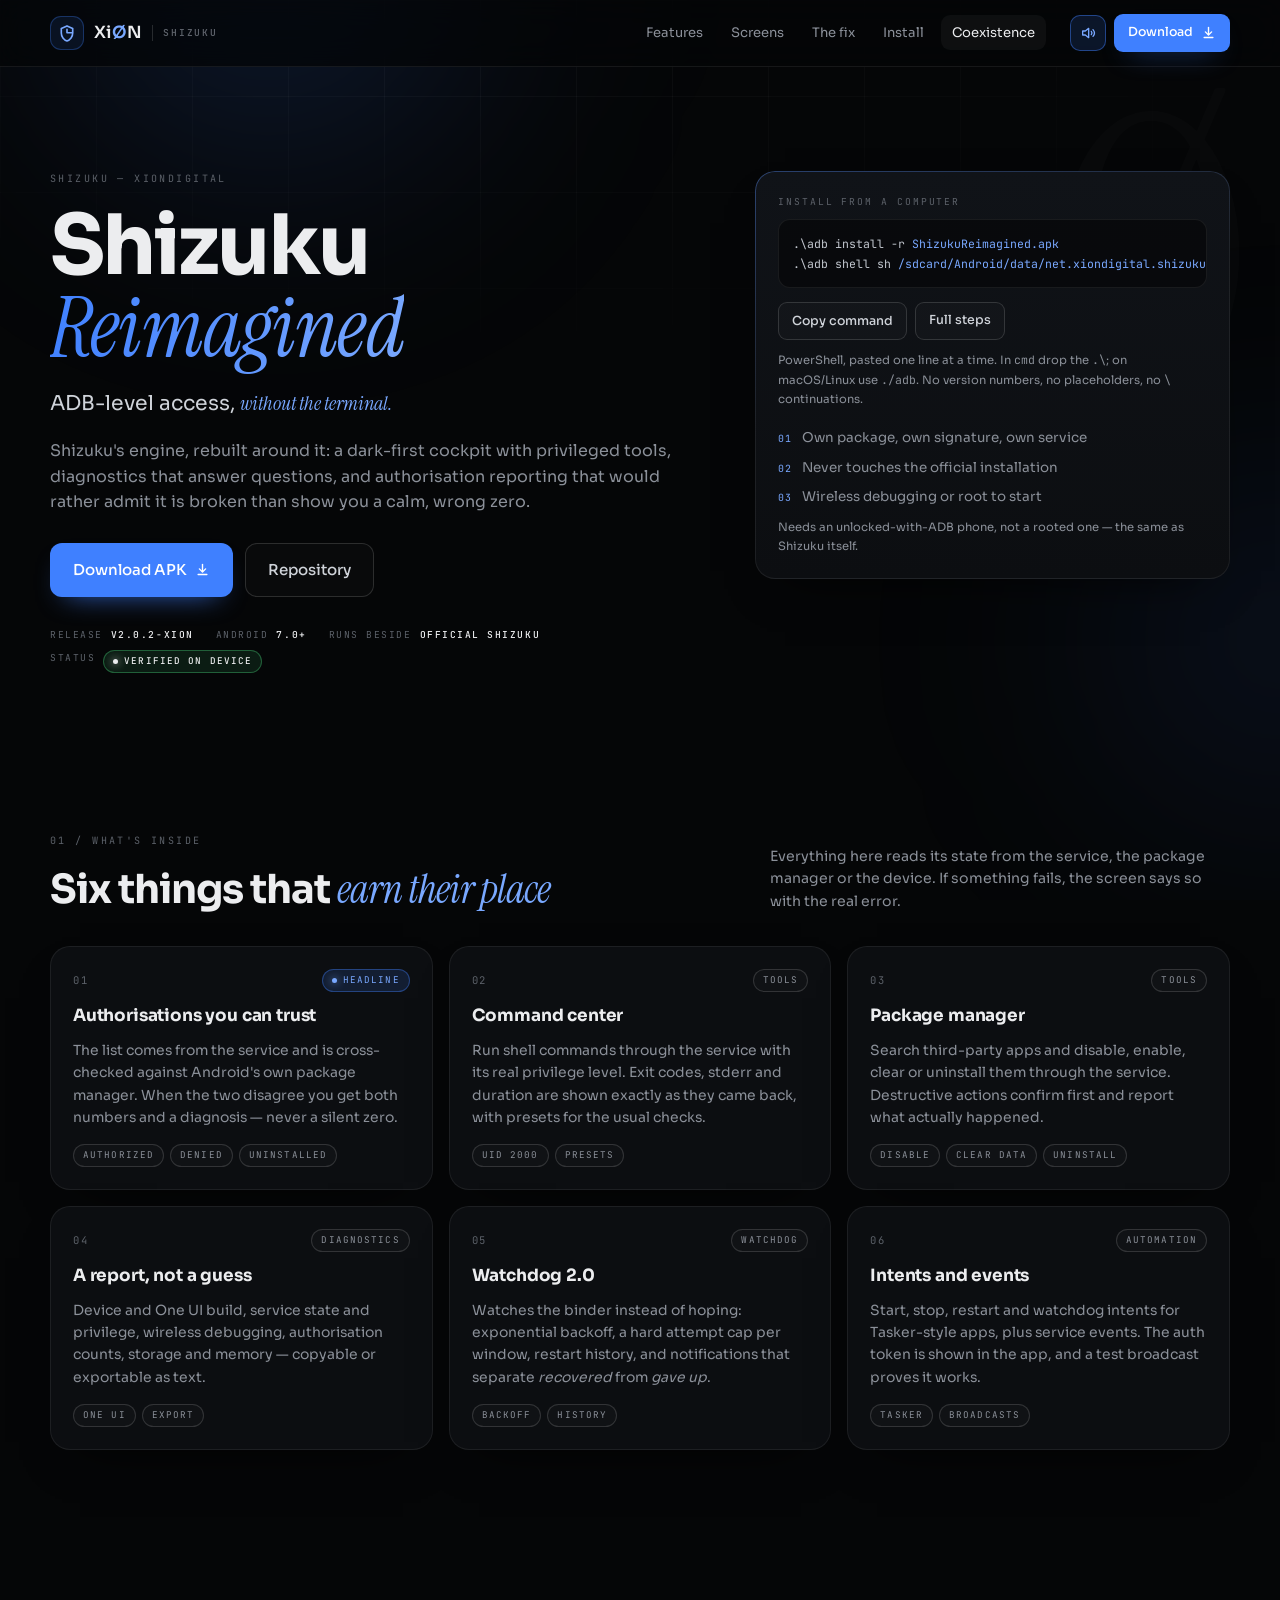
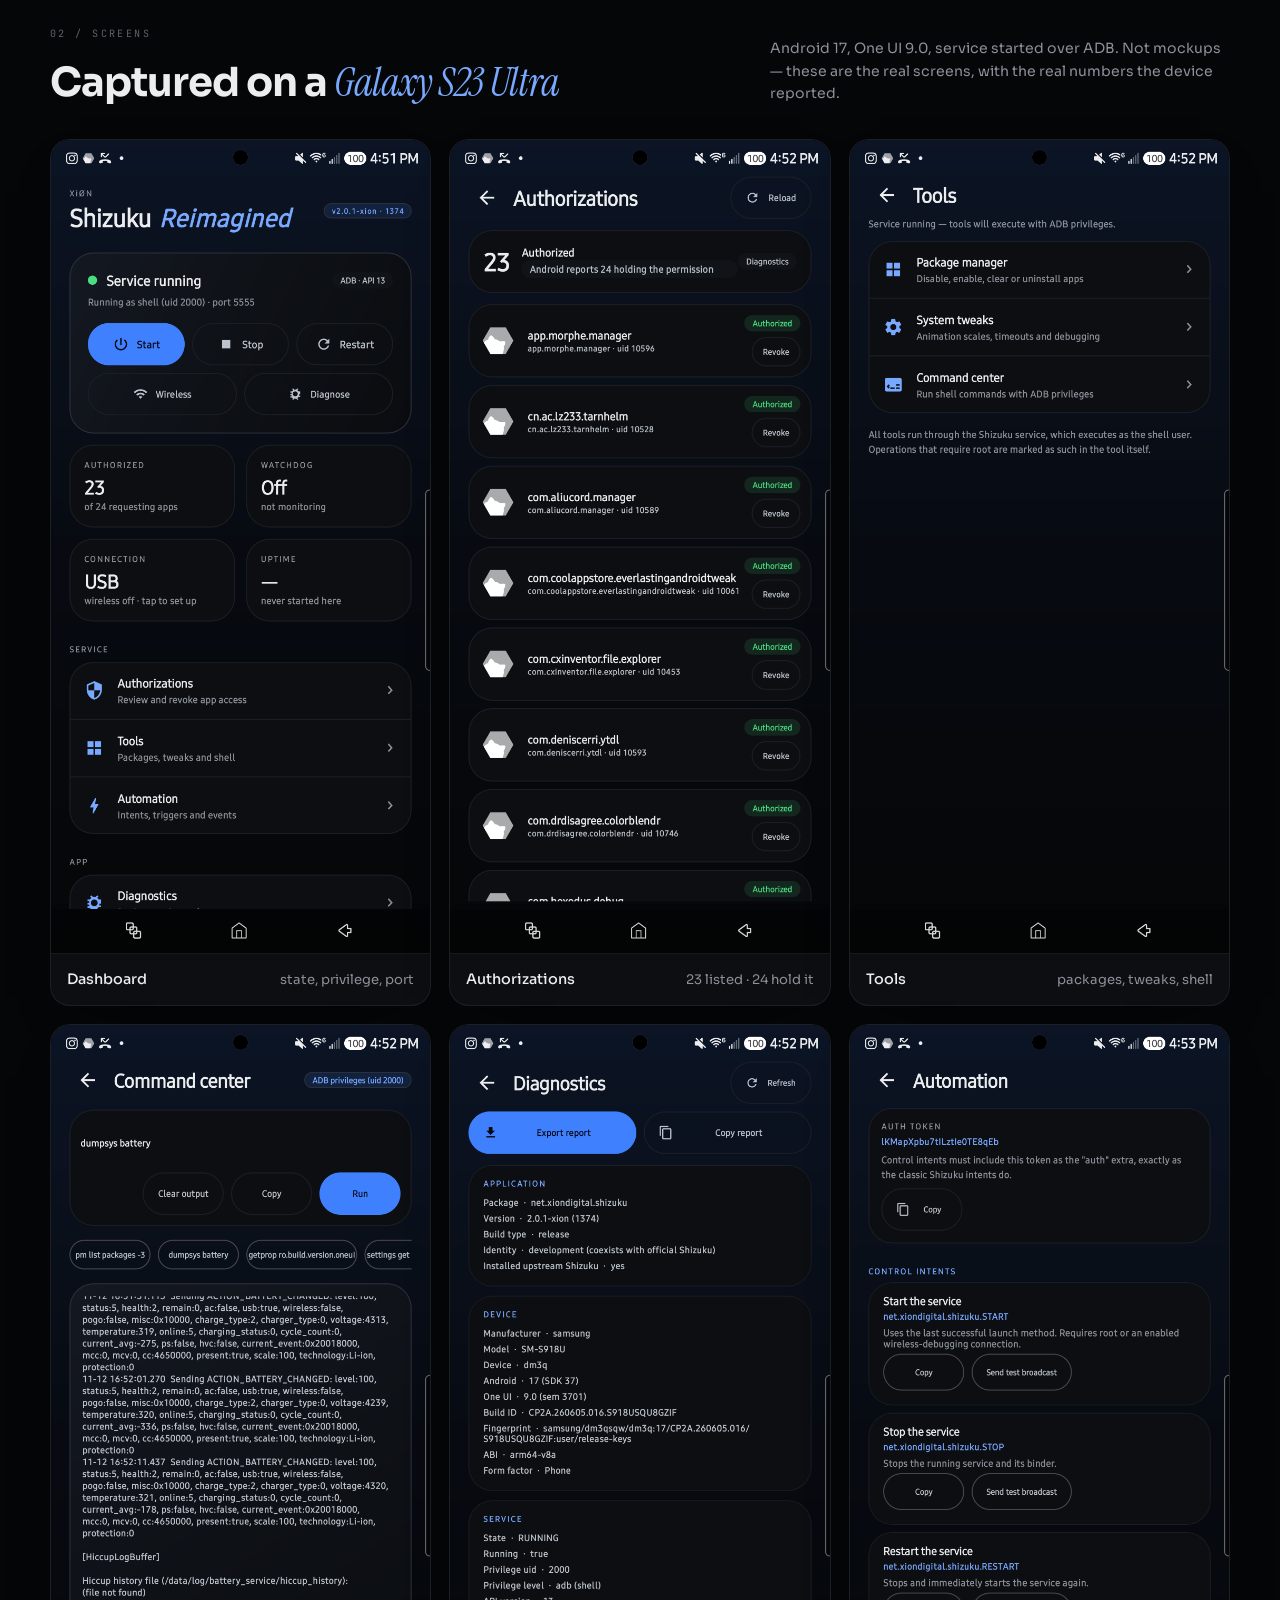
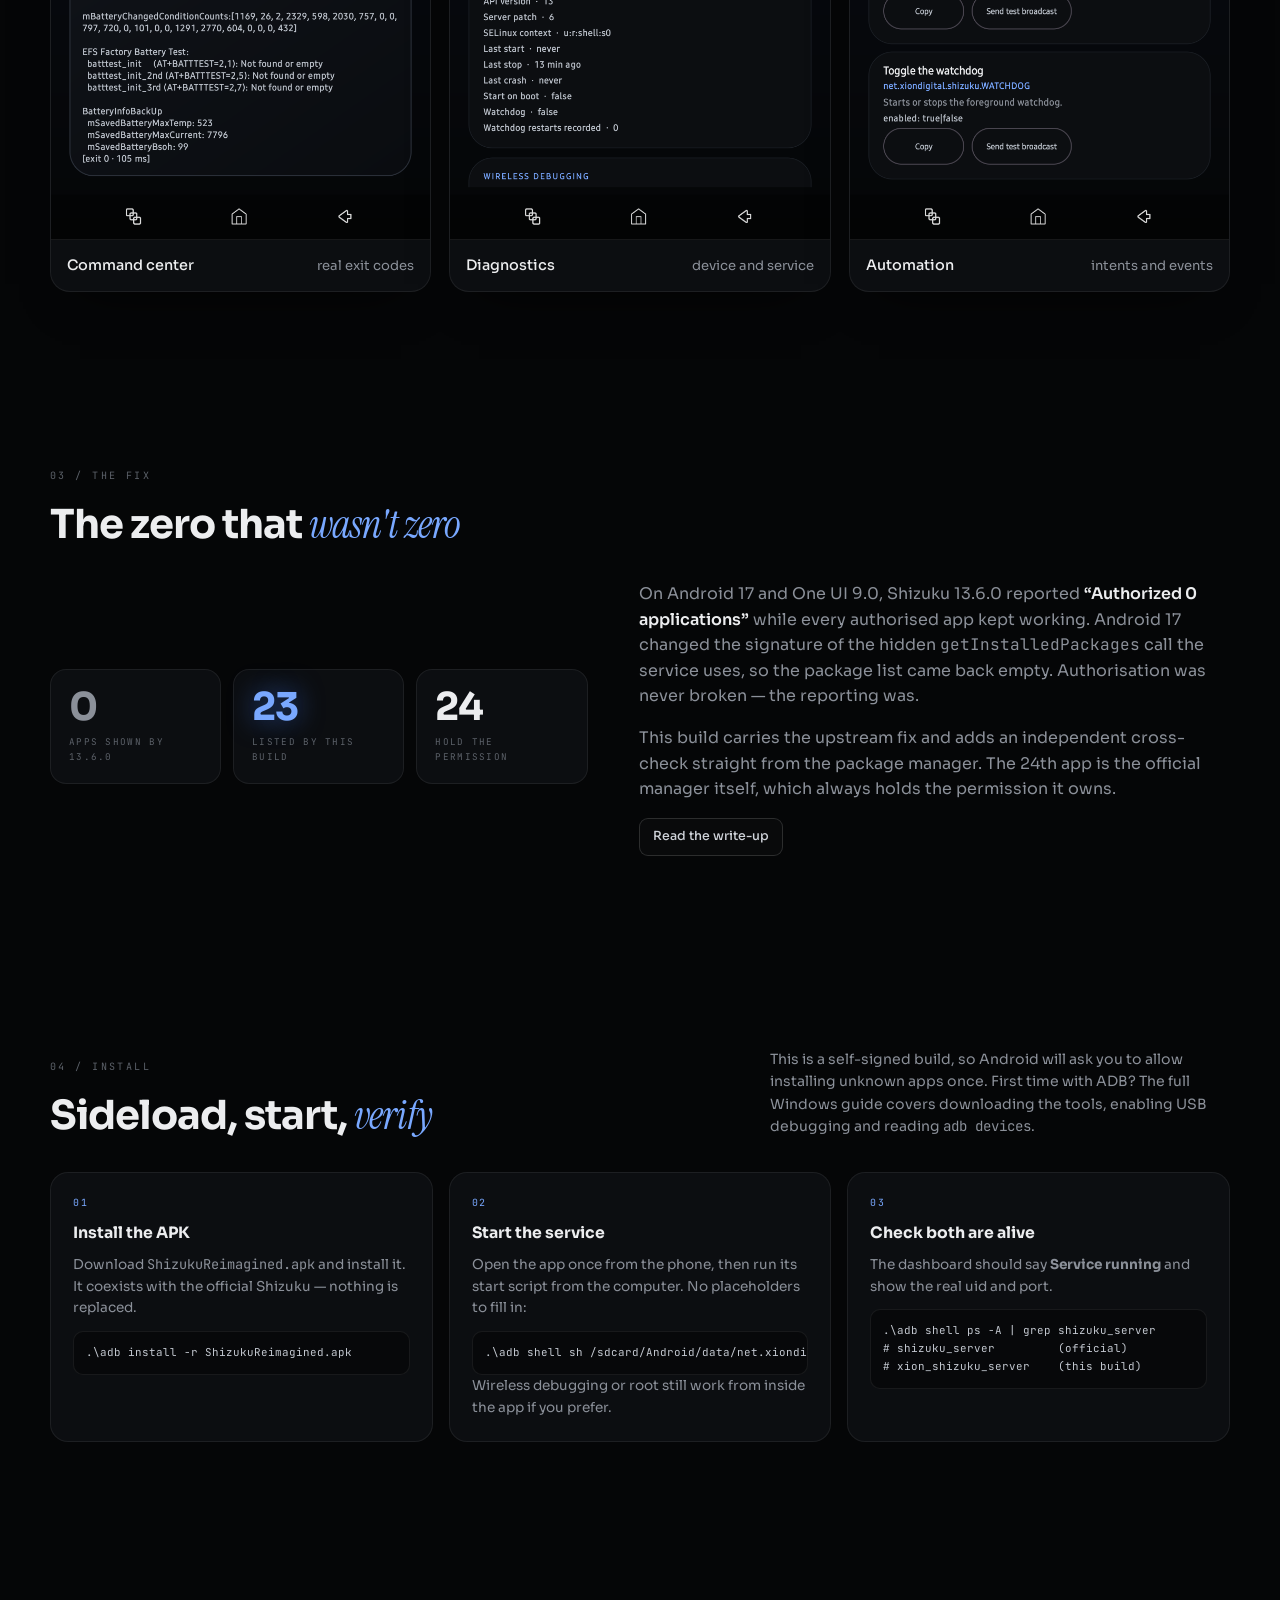
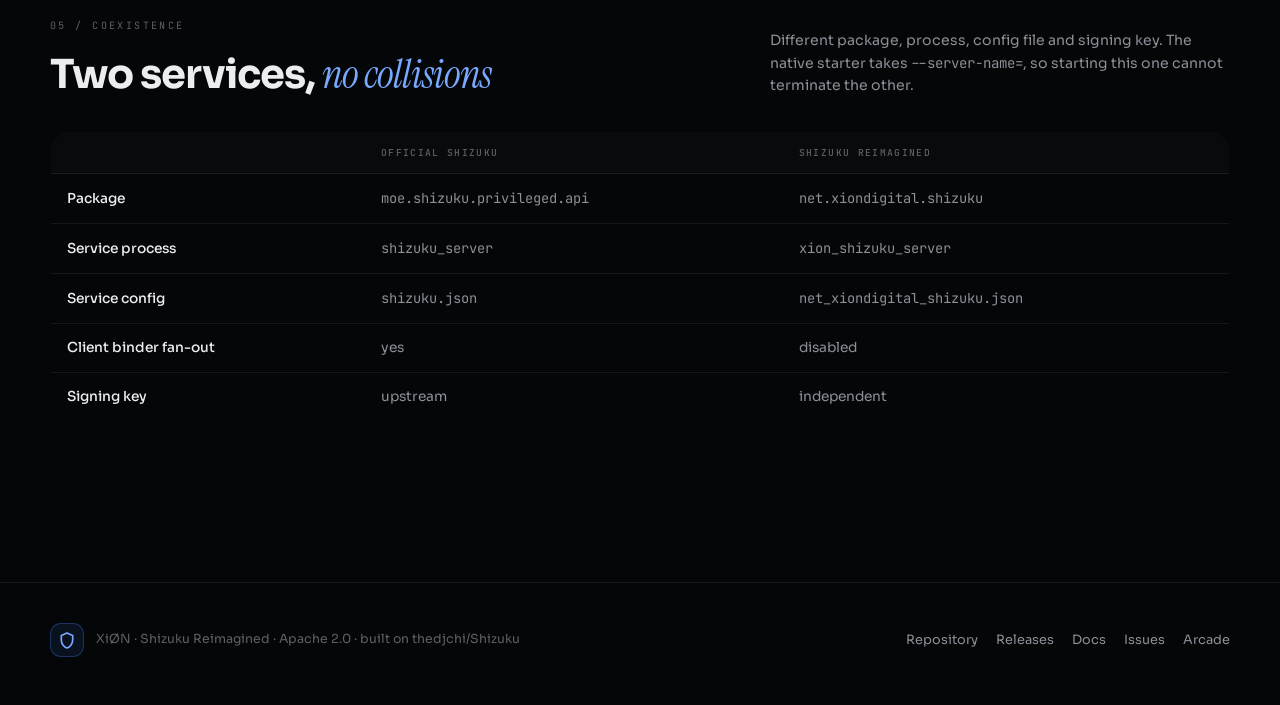
==== commit f5cbfacc: "Show the PowerShell form of the commands on the site The install card told people to run `adb` while" ====
--- a/site/index.html
+++ b/site/index.html
@@ -99,15 +99,16 @@
 
         <aside class="install-card" aria-label="Quick install">
           <p class="install-card__label">Install from a computer</p>
-          <pre class="install-card__cmd" id="adb-command">adb install -r <b>ShizukuReimagined.apk</b>
-adb shell sh <b>/sdcard/Android/data/net.xiondigital.shizuku/start.sh</b></pre>
+          <pre class="install-card__cmd" id="adb-command">.\adb install -r <b>ShizukuReimagined.apk</b>
+.\adb shell sh <b>/sdcard/Android/data/net.xiondigital.shizuku/start.sh</b></pre>
           <div class="install-card__row">
             <button class="btn btn--ghost btn--sm" type="button" data-copy="#adb-command">Copy command</button>
             <a class="btn btn--ghost btn--sm" href="setup.html">Full steps</a>
           </div>
           <p class="install-card__note">
-            Two separate lines — paste them one at a time. Works unchanged in PowerShell, cmd and a
-            POSIX shell; no version numbers, no placeholders, no <code class="mono">\</code> continuations.
+            PowerShell, pasted one line at a time. In <code class="mono">cmd</code> drop the
+            <code class="mono">.\</code>; on macOS/Linux use <code class="mono">./adb</code>. No version numbers,
+            no placeholders, no <code class="mono">\</code> continuations.
           </p>
           <ul class="install-card__list">
             <li><span>01</span> Own package, own signature, own service</li>
@@ -324,18 +325,18 @@
           <div class="step" data-reveal>
             <h3>Install the APK</h3>
             <p>Download <code class="mono">ShizukuReimagined.apk</code> and install it. It coexists with the official Shizuku — nothing is replaced.</p>
-            <pre>adb install -r ShizukuReimagined.apk</pre>
+            <pre>.\adb install -r ShizukuReimagined.apk</pre>
           </div>
           <div class="step" data-reveal>
             <h3>Start the service</h3>
             <p>Open the app once from the phone, then run its start script from the computer. No placeholders to fill in:</p>
-            <pre>adb shell sh /sdcard/Android/data/net.xiondigital.shizuku/start.sh</pre>
+            <pre>.\adb shell sh /sdcard/Android/data/net.xiondigital.shizuku/start.sh</pre>
             <p>Wireless debugging or root still work from inside the app if you prefer.</p>
           </div>
           <div class="step" data-reveal>
             <h3>Check both are alive</h3>
             <p>The dashboard should say <strong>Service running</strong> and show the real uid and port.</p>
-            <pre>adb shell ps -A | grep shizuku_server
+            <pre>.\adb shell ps -A | grep shizuku_server
 # shizuku_server         (official)
 # xion_shizuku_server    (this build)</pre>
           </div>
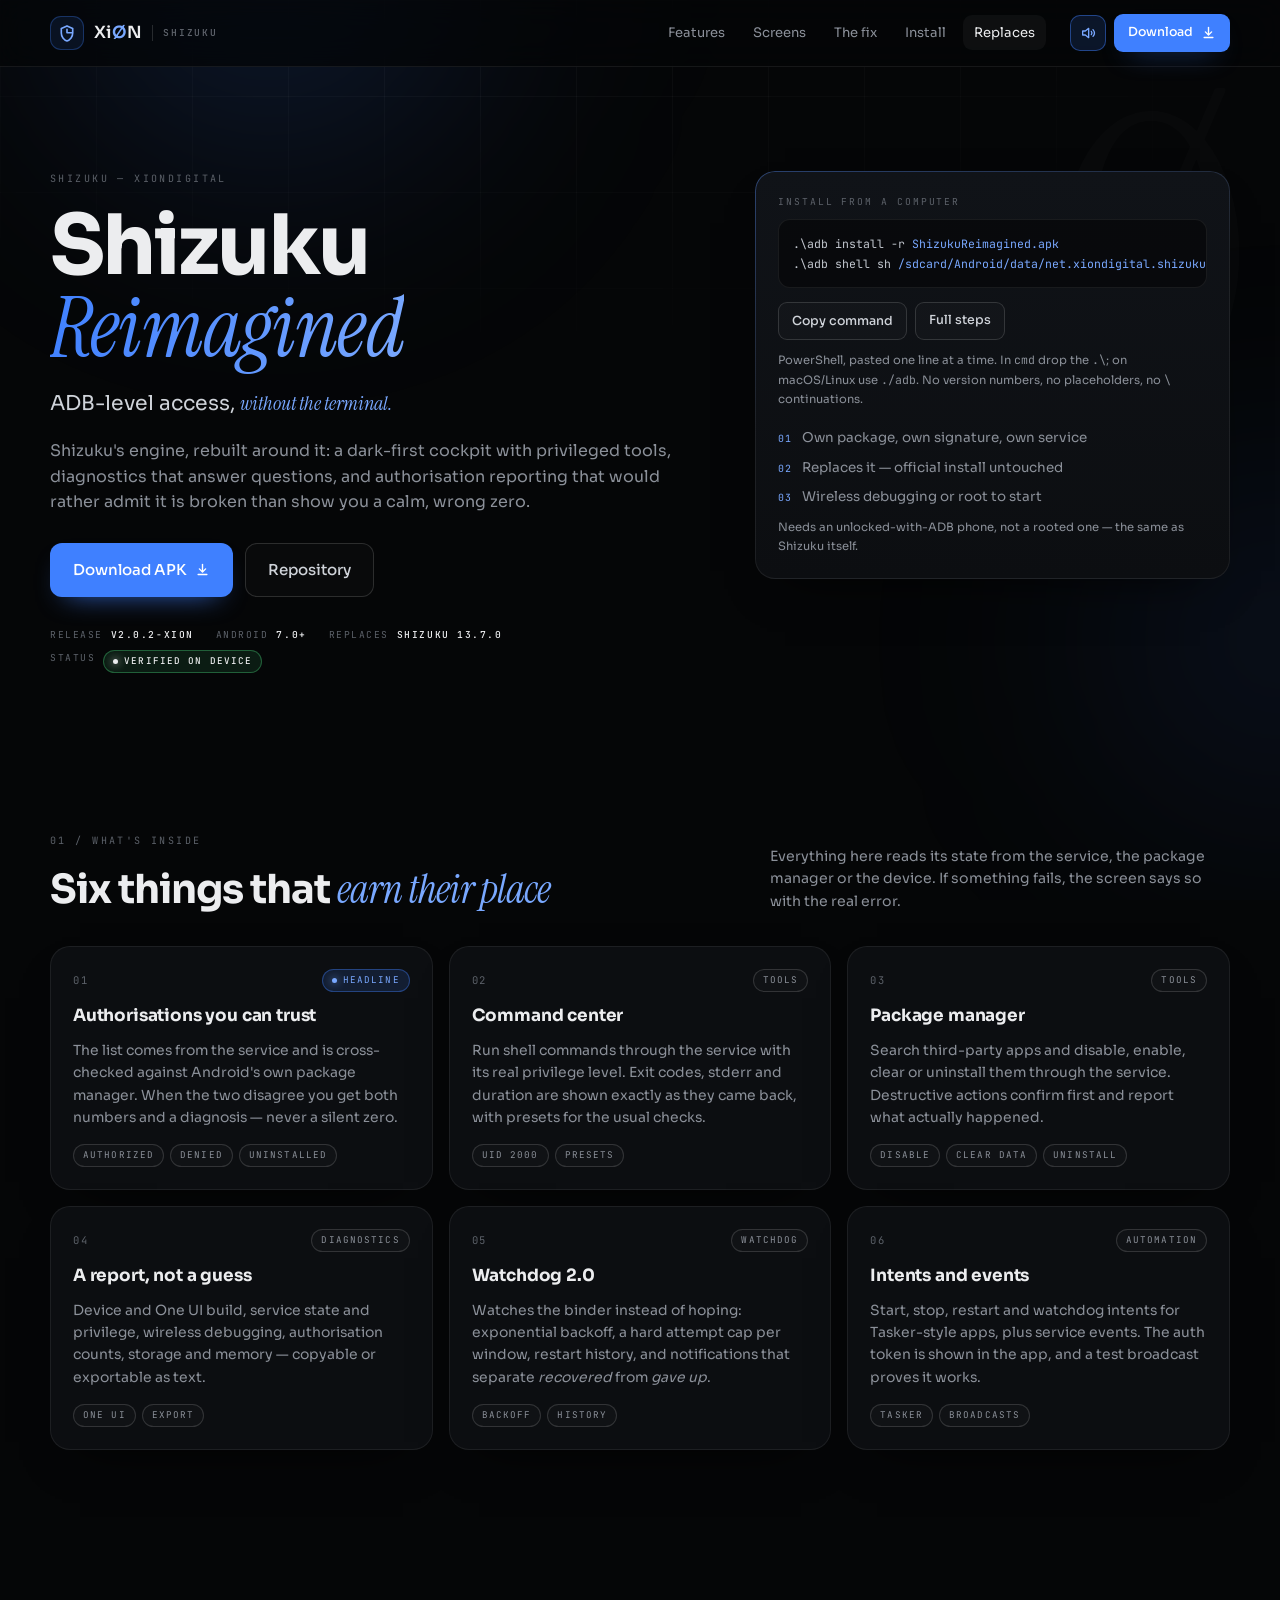
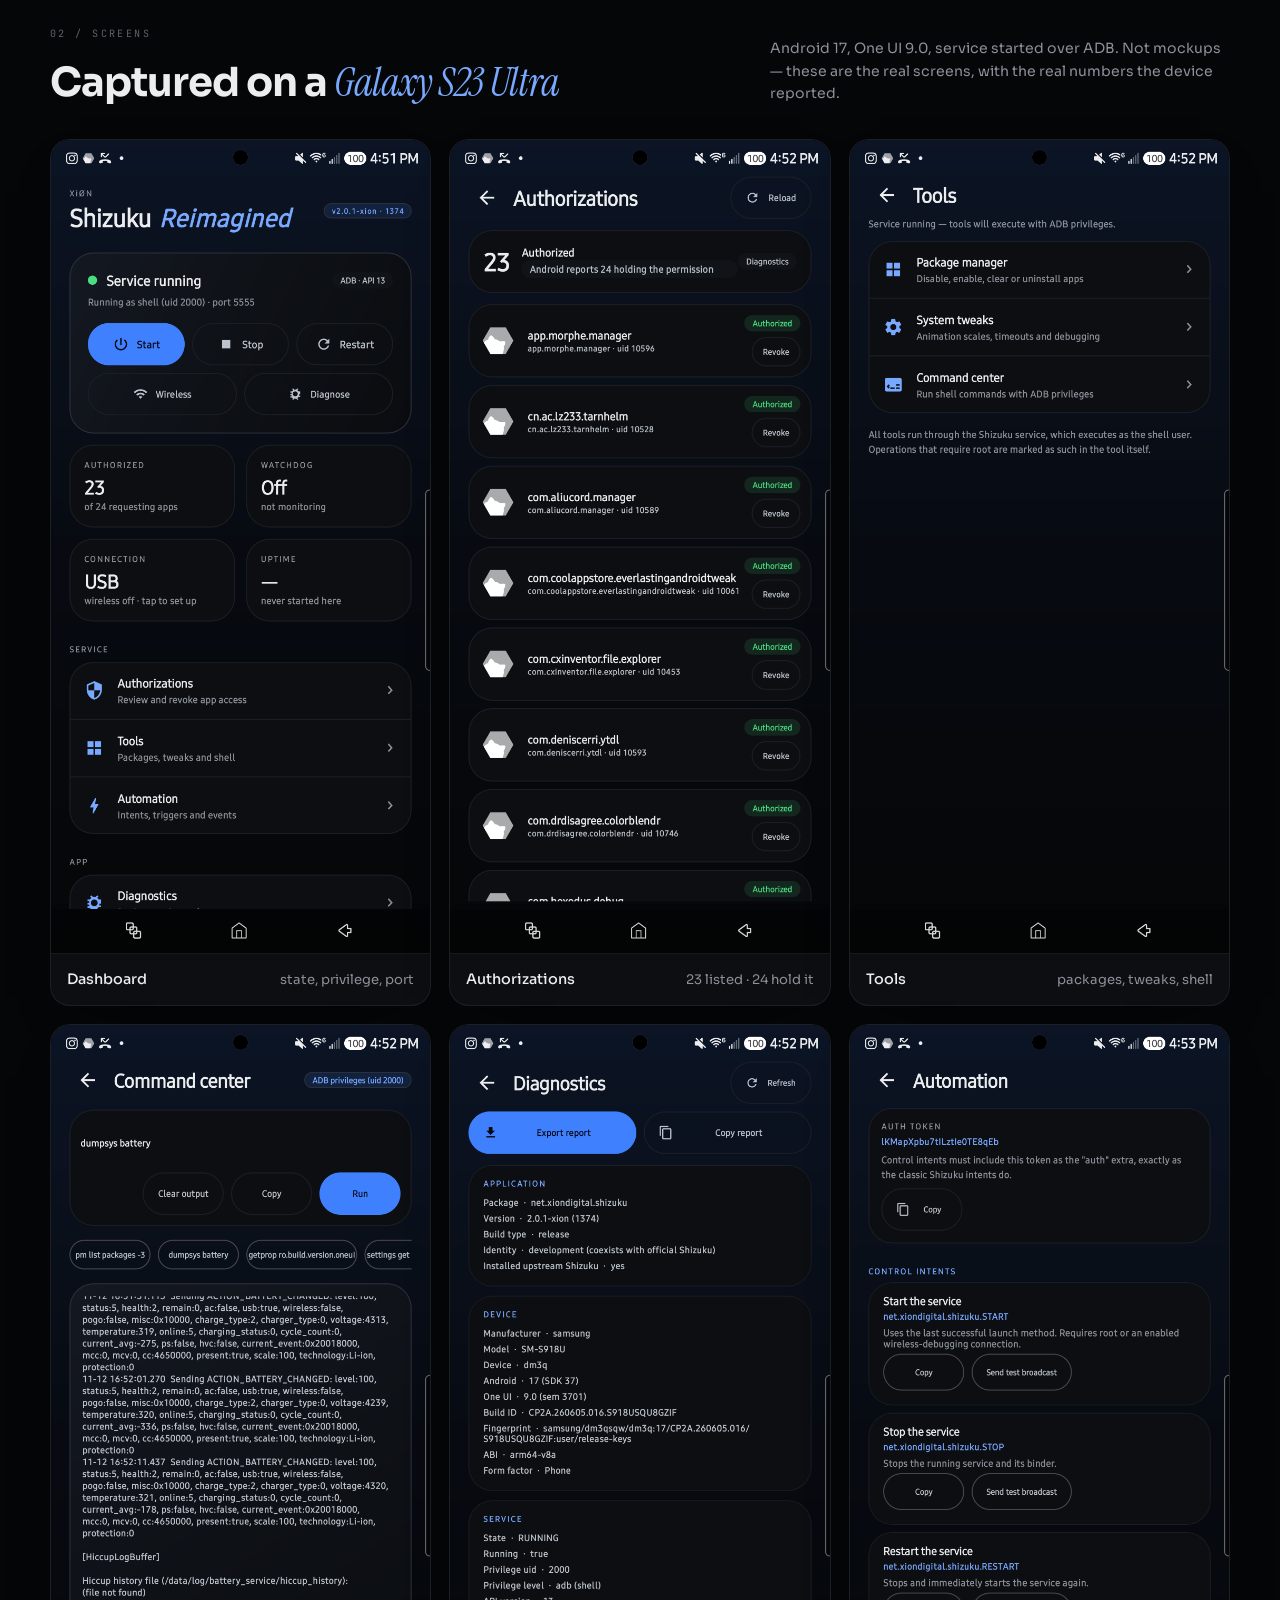
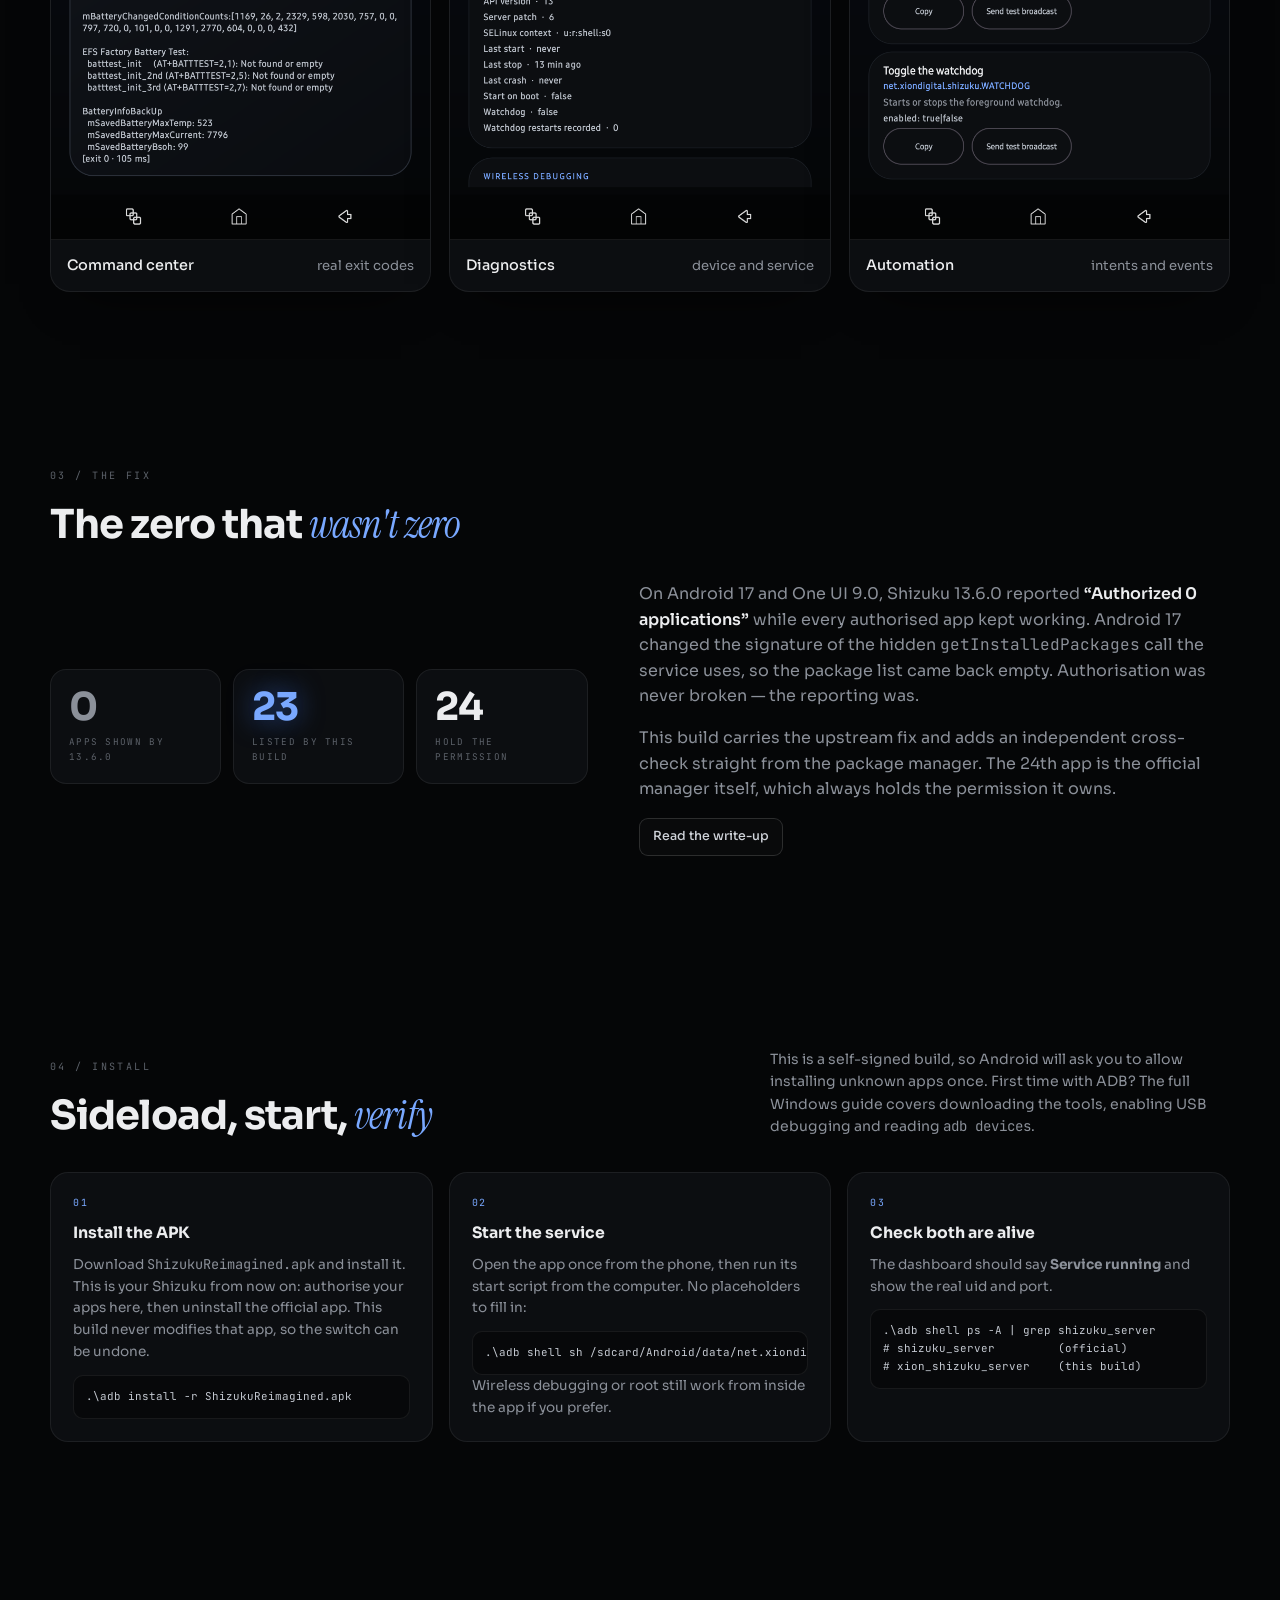
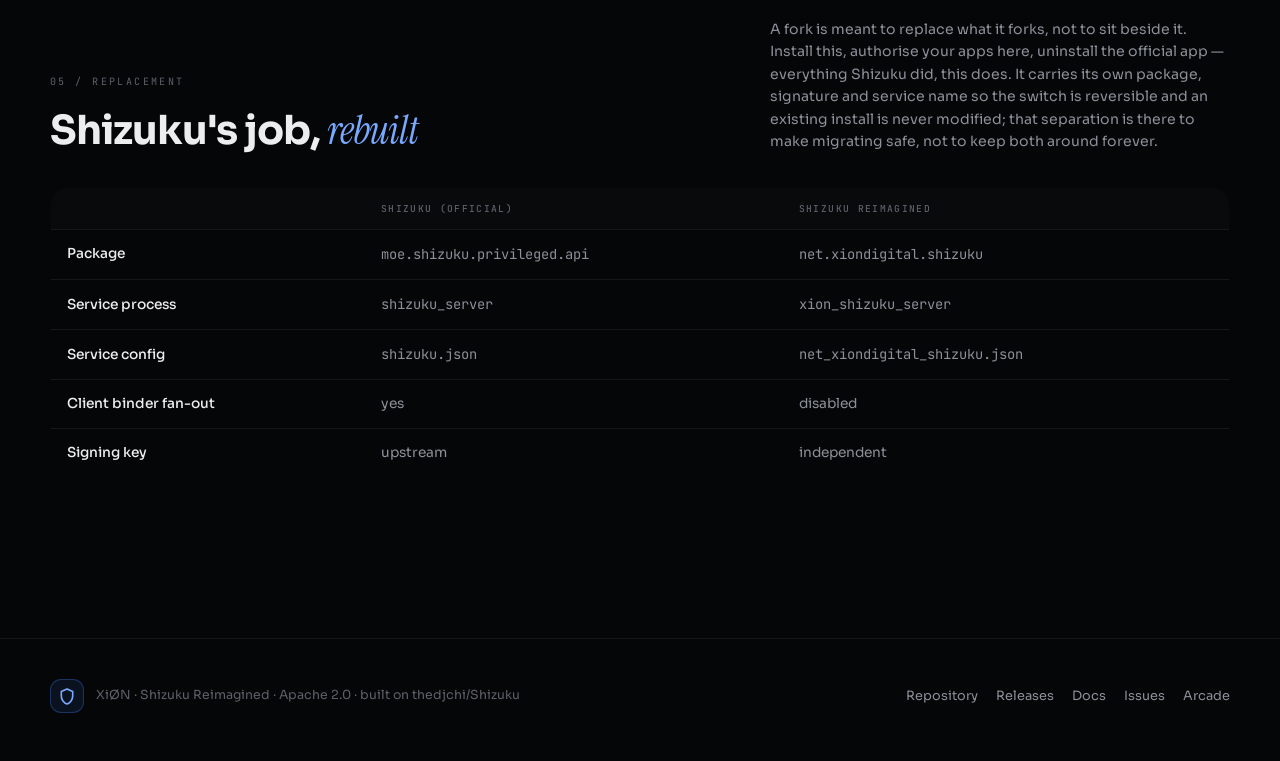
==== commit cb2c0677: "Present the fork as a replacement, not a neighbour A fork replaces what it forks. The site, README a" ====
--- a/site/index.html
+++ b/site/index.html
@@ -4,7 +4,7 @@
 <meta charset="utf-8">
 <meta name="viewport" content="width=device-width, initial-scale=1">
 <title>Shizuku Reimagined — XiØN</title>
-<meta name="description" content="Shizuku Reimagined by XiØN: a dark-first Shizuku build with honest authorisation reporting, privileged tools and a fix for the Android 17 / One UI 9.0 “Authorized 0 applications” bug. Installs beside the official Shizuku.">
+<meta name="description" content="Shizuku Reimagined by XiØN: a dark-first Shizuku build with honest authorisation reporting, privileged tools and a fix for the Android 17 / One UI 9.0 “Authorized 0 applications” bug. A drop-in replacement for Shizuku.">
 <meta name="theme-color" content="#050607">
 <meta property="og:title" content="Shizuku Reimagined — XiØN">
 <meta property="og:description" content="ADB-level access, without the terminal. A rebuilt Shizuku with truthful authorisation reporting and real privileged tools.">
@@ -13,7 +13,7 @@
 <link rel="preconnect" href="https://fonts.googleapis.com">
 <link rel="preconnect" href="https://fonts.gstatic.com" crossorigin>
 <link rel="stylesheet" href="https://fonts.googleapis.com/css2?family=Sora:wght@300;400;500;600;700&family=Instrument+Serif:ital@0;1&family=JetBrains+Mono:wght@400;500&display=swap">
-<link rel="stylesheet" href="assets/style.css?v=5">
+<link rel="stylesheet" href="assets/style.css?v=6">
 <link rel="icon" href="assets/favicon.svg" type="image/svg+xml">
 </head>
 <body>
@@ -46,7 +46,7 @@
         <a class="nav__link" href="#screens">Screens</a>
         <a class="nav__link" href="#fix">The fix</a>
         <a class="nav__link" href="#install">Install</a>
-        <a class="nav__link" href="#services">Coexistence</a>
+        <a class="nav__link" href="#services">Replaces</a>
       </nav>
 
       <div class="header__actions">
@@ -92,7 +92,7 @@
           <ul class="hero__meta">
             <li><span>Release</span> <strong>v2.0.2-xion</strong></li>
             <li><span>Android</span> <strong>7.0+</strong></li>
-            <li><span>Runs beside</span> <strong>official Shizuku</strong></li>
+            <li><span>Replaces</span> <strong>Shizuku 13.7.0</strong></li>
             <li><span>Status</span> <strong class="chip chip--ok chip--dot">verified on device</strong></li>
           </ul>
         </div>
@@ -112,7 +112,7 @@
           </p>
           <ul class="install-card__list">
             <li><span>01</span> Own package, own signature, own service</li>
-            <li><span>02</span> Never touches the official installation</li>
+            <li><span>02</span> Replaces it — official install untouched</li>
             <li><span>03</span> Wireless debugging or root to start</li>
           </ul>
           <p class="install-card__note">
@@ -324,7 +324,7 @@
         <div class="steps">
           <div class="step" data-reveal>
             <h3>Install the APK</h3>
-            <p>Download <code class="mono">ShizukuReimagined.apk</code> and install it. It coexists with the official Shizuku — nothing is replaced.</p>
+            <p>Download <code class="mono">ShizukuReimagined.apk</code> and install it. This is your Shizuku from now on: authorise your apps here, then uninstall the official app. This build never modifies that app, so the switch can be undone.</p>
             <pre>.\adb install -r ShizukuReimagined.apk</pre>
           </div>
           <div class="step" data-reveal>
@@ -349,18 +349,21 @@
       <div class="wrap">
         <div class="section__head" data-reveal>
           <div>
-            <p class="eyebrow">05 / Coexistence</p>
-            <h2 class="section__title">Two services, <em>no collisions</em></h2>
+            <p class="eyebrow">05 / Replacement</p>
+            <h2 class="section__title">Shizuku's job, <em>rebuilt</em></h2>
           </div>
           <p class="section__note">
-            Different package, process, config file and signing key. The native starter takes
-            <code class="mono">--server-name=</code>, so starting this one cannot terminate the other.
+            A fork is meant to replace what it forks, not to sit beside it. Install this, authorise
+            your apps here, uninstall the official app — everything Shizuku did, this does. It carries
+            its own package, signature and service name so the switch is reversible and an existing
+            install is never modified; that separation is there to make migrating safe, not to keep
+            both around forever.
           </p>
         </div>
 
         <table class="table" data-reveal>
           <thead>
-            <tr><th></th><th>Official Shizuku</th><th>Shizuku Reimagined</th></tr>
+            <tr><th></th><th>Shizuku (official)</th><th>Shizuku Reimagined</th></tr>
           </thead>
           <tbody>
             <tr><td><strong>Package</strong></td><td><code class="mono">moe.shizuku.privileged.api</code></td><td><code class="mono">net.xiondigital.shizuku</code></td></tr>
--- a/site/assets/style.css
+++ b/site/assets/style.css
@@ -1123,3 +1123,31 @@
   line-height: 1.65;
   color: var(--muted);
 }
+
+/* Copy affordances on the guide page: same behaviour as the homepage card. */
+
+.cmd { margin-top: 12px; }
+
+.cmd__label {
+  display: block;
+  margin-bottom: 6px;
+  font-family: var(--font-mono);
+  font-size: 0.58rem;
+  letter-spacing: 0.14em;
+  text-transform: uppercase;
+  color: var(--muted);
+}
+
+.cmd pre { margin: 0; }
+
+.cmd__copy {
+  margin-top: 8px;
+  font-family: var(--font-mono);
+  font-size: 0.62rem;
+  letter-spacing: 0.1em;
+  text-transform: uppercase;
+}
+
+.cmd pre + .cmd__copy:only-of-type { margin-top: 8px; }
+
+.guide__foot .cmd { margin-top: 0; }
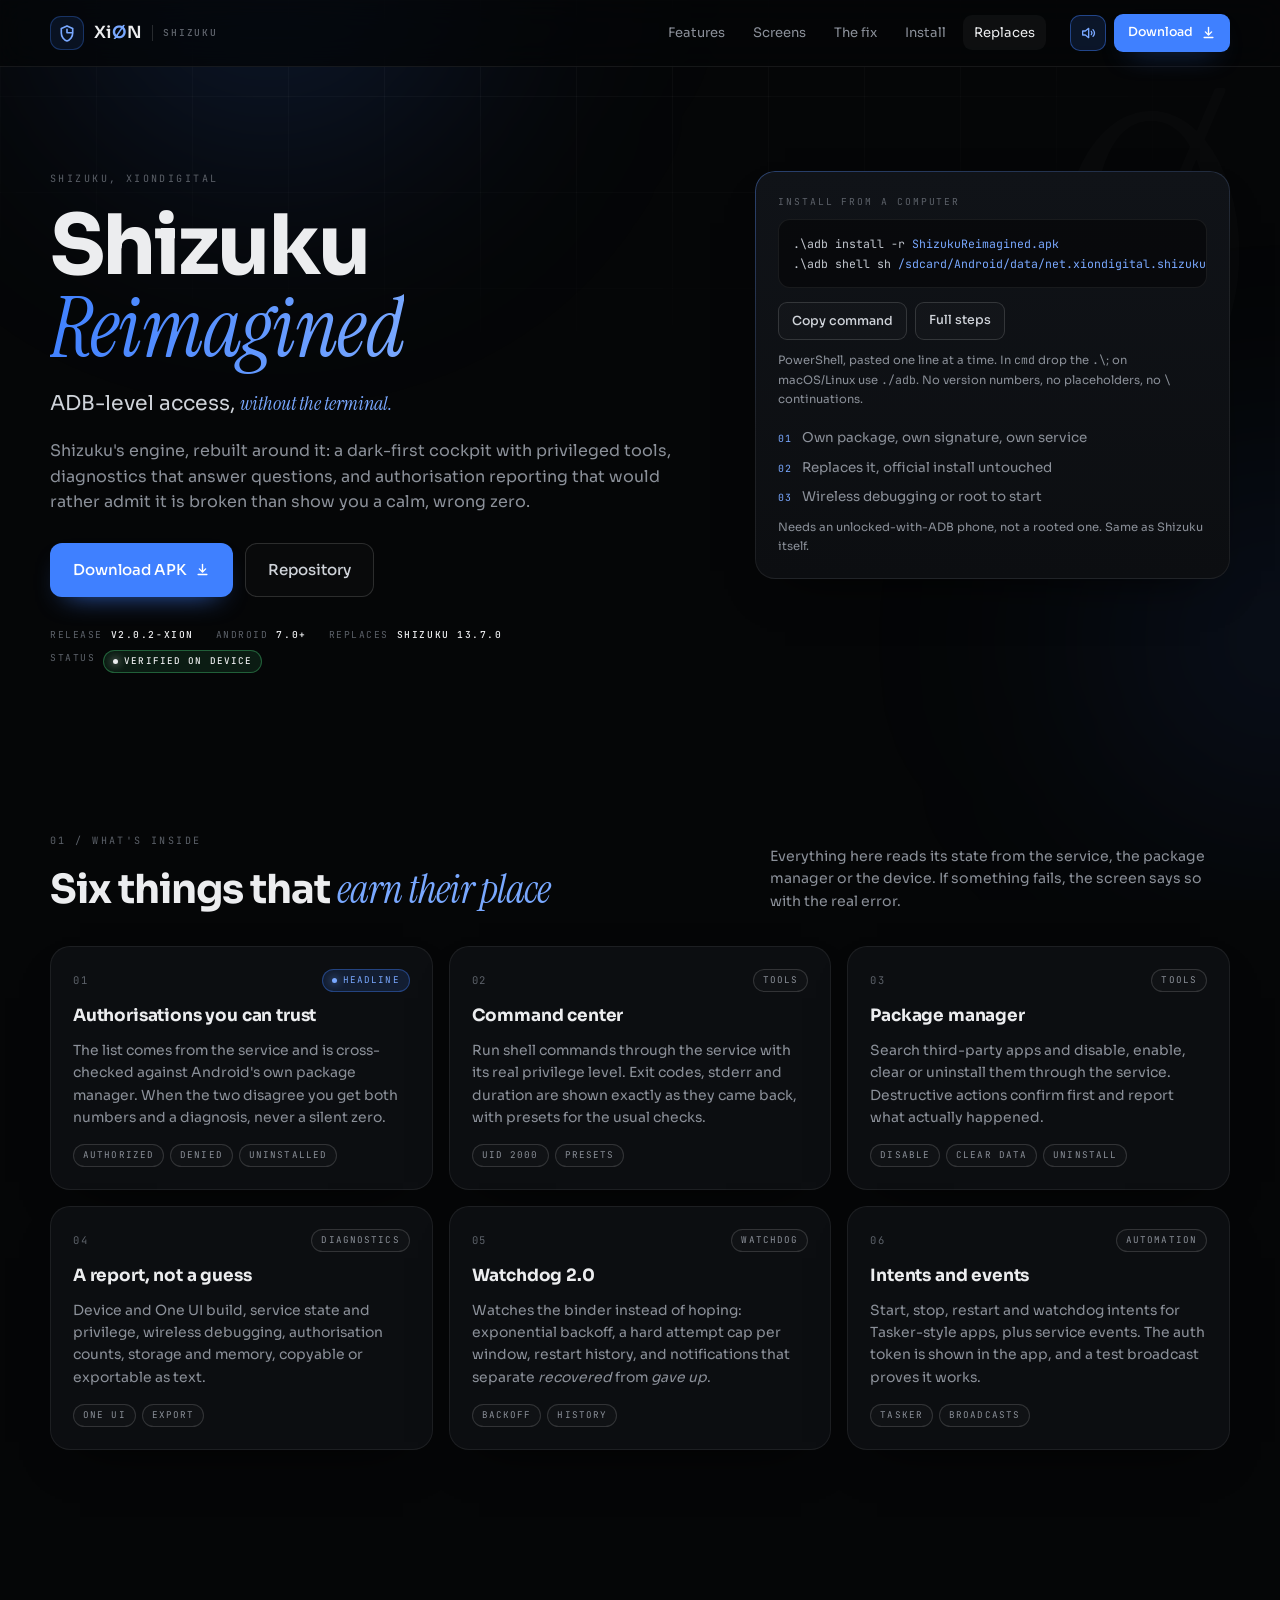
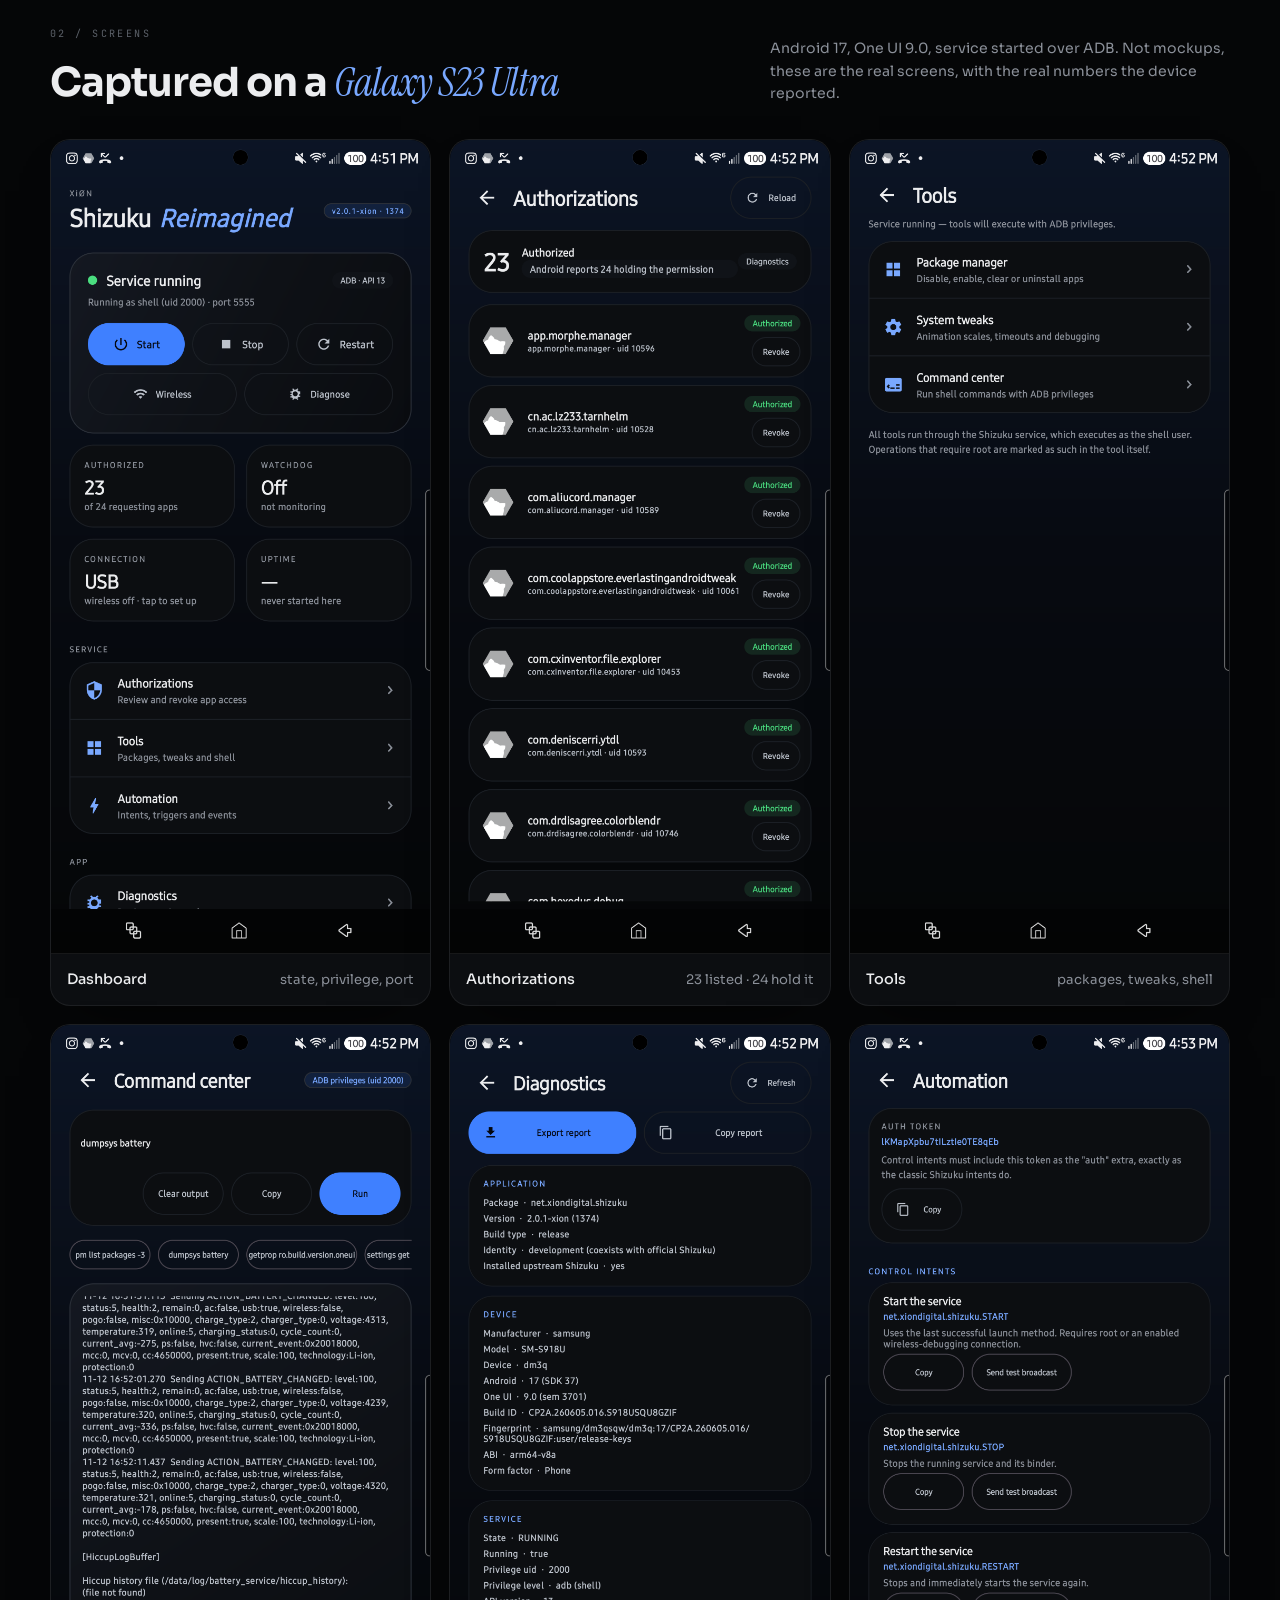
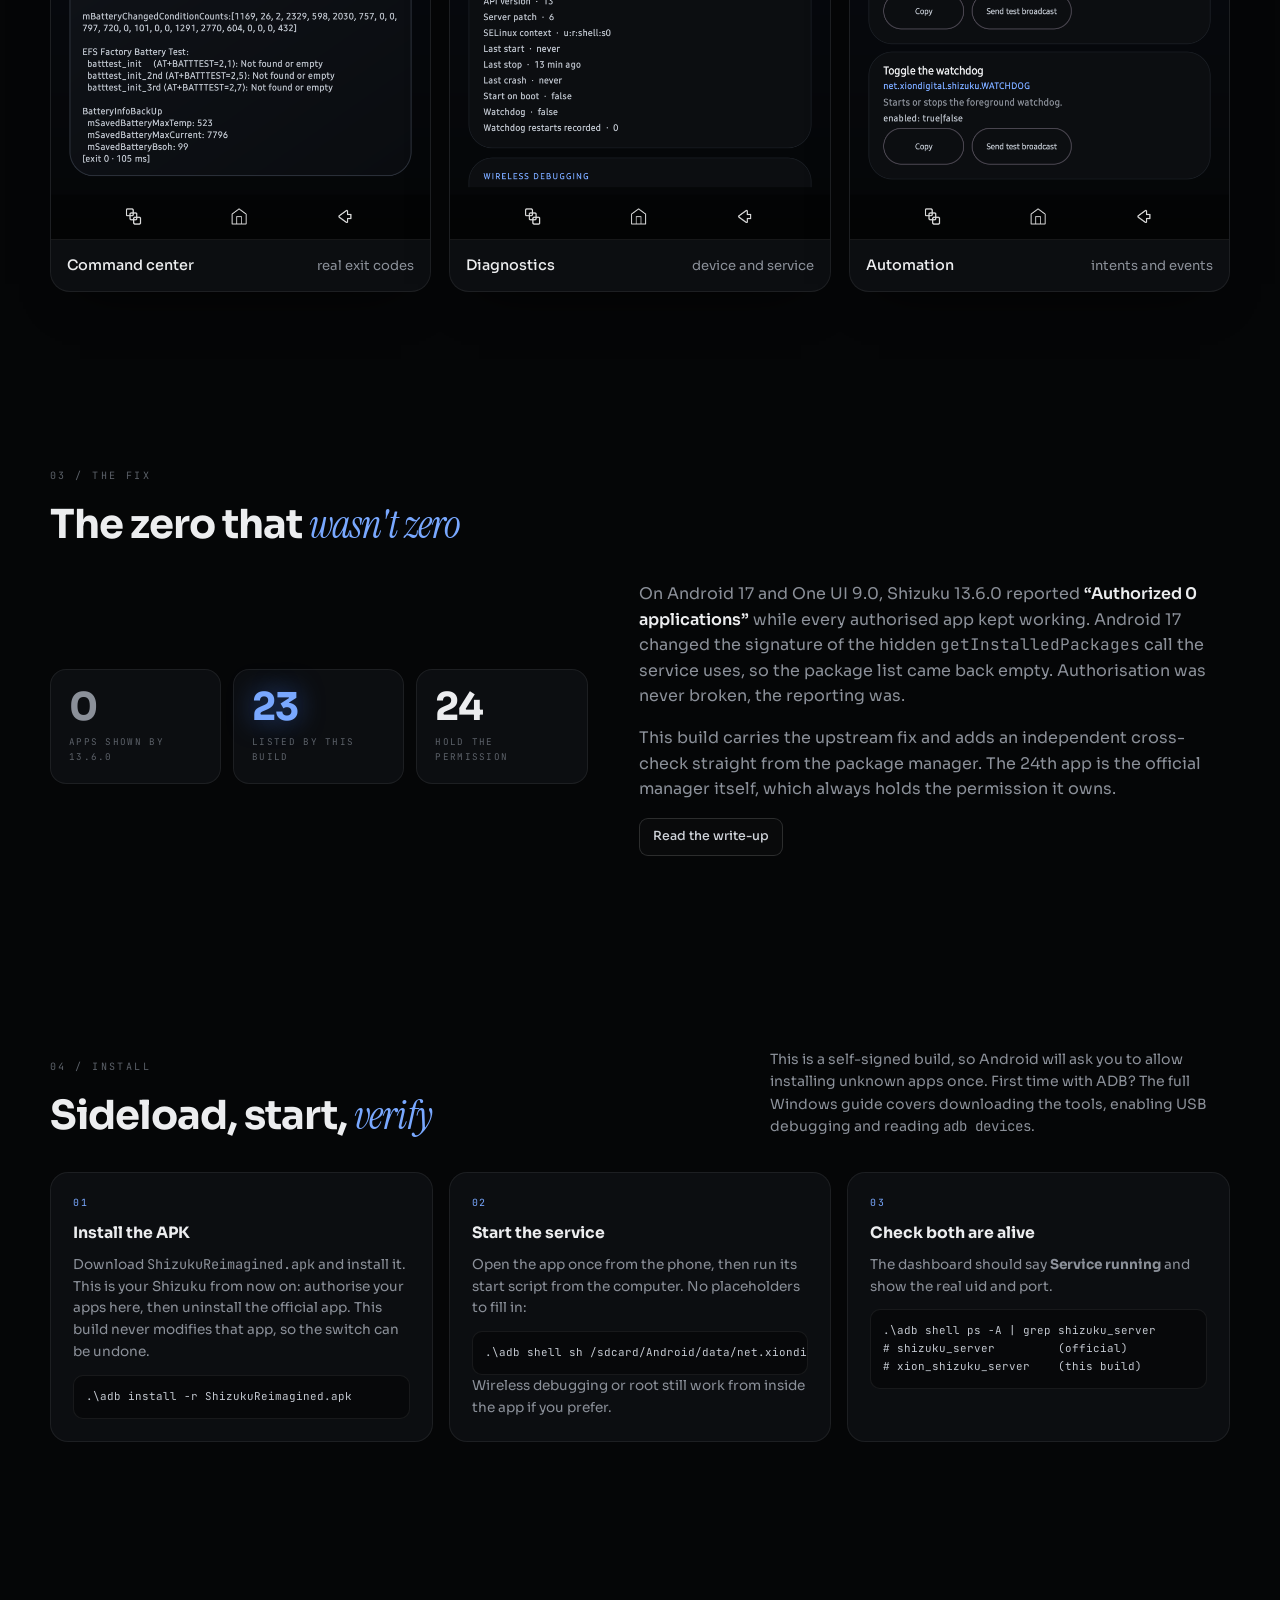
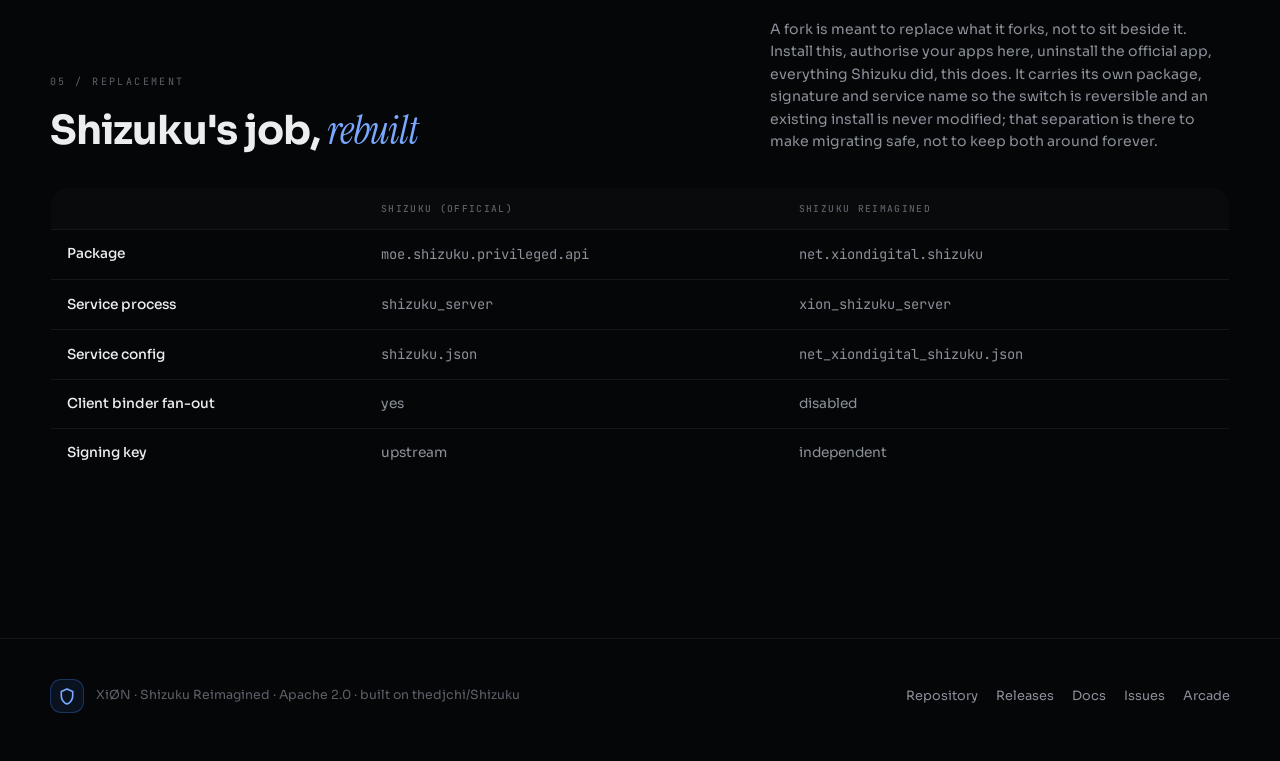
==== commit 69d53780: "Drop every em dash from the site, docs and app strings 85 em dashes across 26 files, from the hero h" ====
--- a/site/index.html
+++ b/site/index.html
@@ -3,10 +3,10 @@
 <head>
 <meta charset="utf-8">
 <meta name="viewport" content="width=device-width, initial-scale=1">
-<title>Shizuku Reimagined — XiØN</title>
+<title>Shizuku Reimagined, XiØN</title>
 <meta name="description" content="Shizuku Reimagined by XiØN: a dark-first Shizuku build with honest authorisation reporting, privileged tools and a fix for the Android 17 / One UI 9.0 “Authorized 0 applications” bug. A drop-in replacement for Shizuku.">
 <meta name="theme-color" content="#050607">
-<meta property="og:title" content="Shizuku Reimagined — XiØN">
+<meta property="og:title" content="Shizuku Reimagined, XiØN">
 <meta property="og:description" content="ADB-level access, without the terminal. A rebuilt Shizuku with truthful authorisation reporting and real privileged tools.">
 <meta property="og:type" content="website">
 <meta property="og:image" content="https://xiondigital.net/shizuku/assets/social.png">
@@ -72,7 +72,7 @@
       <span class="hero__ghost" aria-hidden="true">Ø</span>
       <div class="wrap hero__inner">
         <div class="hero__copy">
-          <p class="eyebrow">Shizuku — XIONDIGITAL</p>
+          <p class="eyebrow">Shizuku, XIONDIGITAL</p>
           <h1 class="hero__title">Shizuku<br><em>Reimagined</em></h1>
           <p class="hero__tagline">ADB-level access, <em>without the terminal.</em></p>
           <p class="hero__lede">
@@ -112,11 +112,11 @@
           </p>
           <ul class="install-card__list">
             <li><span>01</span> Own package, own signature, own service</li>
-            <li><span>02</span> Replaces it — official install untouched</li>
+            <li><span>02</span> Replaces it, official install untouched</li>
             <li><span>03</span> Wireless debugging or root to start</li>
           </ul>
           <p class="install-card__note">
-            Needs an unlocked-with-ADB phone, not a rooted one — the same as Shizuku itself.
+            Needs an unlocked-with-ADB phone, not a rooted one. Same as Shizuku itself.
           </p>
         </aside>
       </div>
@@ -142,7 +142,7 @@
             <h3 class="card__title">Authorisations you can trust</h3>
             <p class="card__copy">
               The list comes from the service and is cross-checked against Android's own package manager.
-              When the two disagree you get both numbers and a diagnosis — never a silent zero.
+              When the two disagree you get both numbers and a diagnosis, never a silent zero.
             </p>
             <div class="card__tags"><span class="chip">authorized</span><span class="chip">denied</span><span class="chip">uninstalled</span></div>
           </article>
@@ -172,7 +172,7 @@
             <h3 class="card__title">A report, not a guess</h3>
             <p class="card__copy">
               Device and One UI build, service state and privilege, wireless debugging, authorisation
-              counts, storage and memory — copyable or exportable as text.
+              counts, storage and memory, copyable or exportable as text.
             </p>
             <div class="card__tags"><span class="chip">one ui</span><span class="chip">export</span></div>
           </article>
@@ -209,7 +209,7 @@
             <h2 class="section__title">Captured on a <em>Galaxy S23 Ultra</em></h2>
           </div>
           <p class="section__note">
-            Android 17, One UI 9.0, service started over ADB. Not mockups — these are the real screens,
+            Android 17, One UI 9.0, service started over ADB. Not mockups, these are the real screens,
             with the real numbers the device reported.
           </p>
         </div>
@@ -292,7 +292,7 @@
               On Android 17 and One UI 9.0, Shizuku 13.6.0 reported <strong>“Authorized 0 applications”</strong>
               while every authorised app kept working. Android 17 changed the signature of the hidden
               <code class="mono">getInstalledPackages</code> call the service uses, so the package list came back
-              empty. Authorisation was never broken — the reporting was.
+              empty. Authorisation was never broken, the reporting was.
             </p>
             <p>
               This build carries the upstream fix and adds an independent cross-check straight from the package
@@ -354,7 +354,7 @@
           </div>
           <p class="section__note">
             A fork is meant to replace what it forks, not to sit beside it. Install this, authorise
-            your apps here, uninstall the official app — everything Shizuku did, this does. It carries
+            your apps here, uninstall the official app, everything Shizuku did, this does. It carries
             its own package, signature and service name so the switch is reversible and an existing
             install is never modified; that separation is there to make migrating safe, not to keep
             both around forever.
--- a/site/assets/style.css
+++ b/site/assets/style.css
@@ -1,5 +1,5 @@
 /* =========================================================
-   xiondigital.net/shizuku — Shizuku Reimagined
+   xiondigital.net/shizuku, Shizuku Reimagined
    Tokens and interaction language shared with xiondigital.net
    and xiondigital.net/arcade.
    ========================================================= */
@@ -64,7 +64,7 @@
 
 a { color: inherit; text-decoration: none; }
 
-code, .mono { font-family: var(--font-mono); }
+code.mono { font-family: var(--font-mono); }
 
 img { max-width: 100%; display: block; }
 
@@ -1066,7 +1066,7 @@
   html { scroll-behavior: auto; }
   .ambient__glow { animation: none; }
   [data-reveal] { opacity: 1; transform: none; transition: none; }
-  .card, .shot, .btn { transition: none; }
+  .card.shot.btn { transition: none; }
 }
 
 /* ---------------------------------------------------------
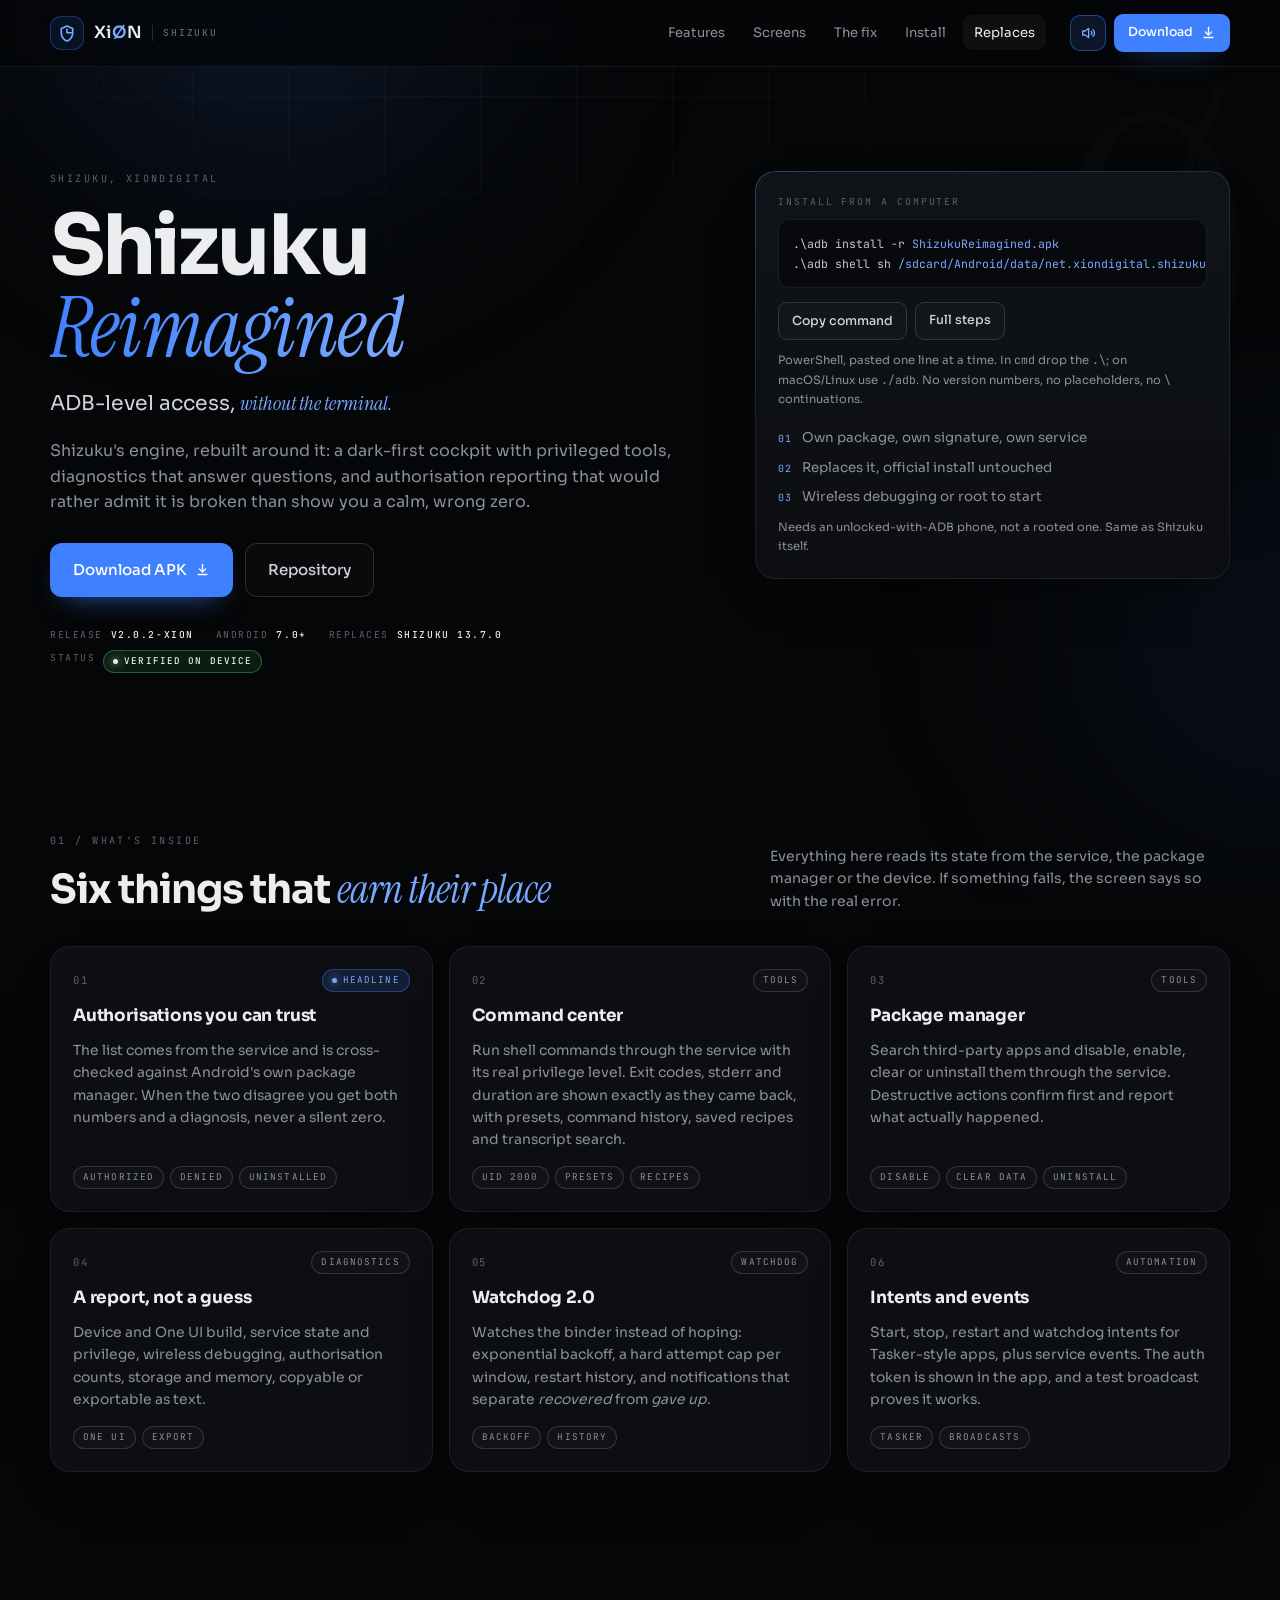
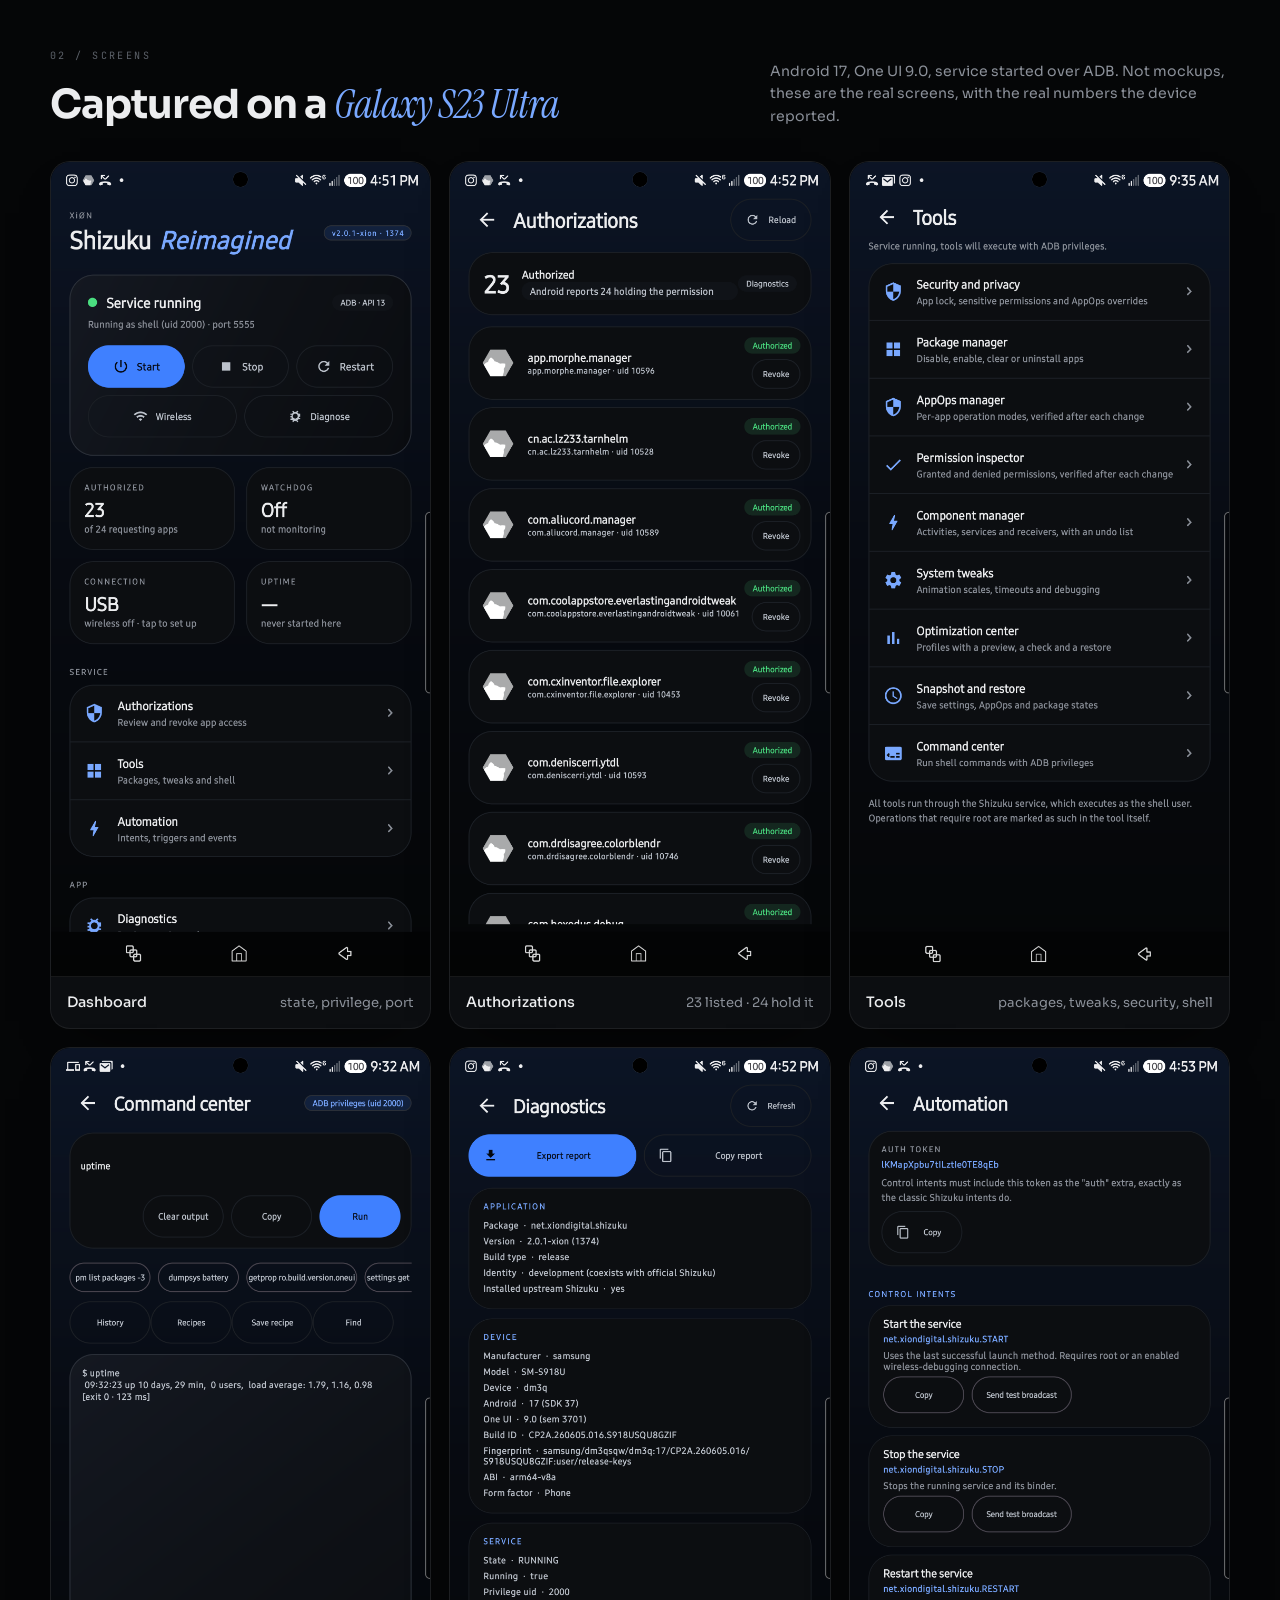
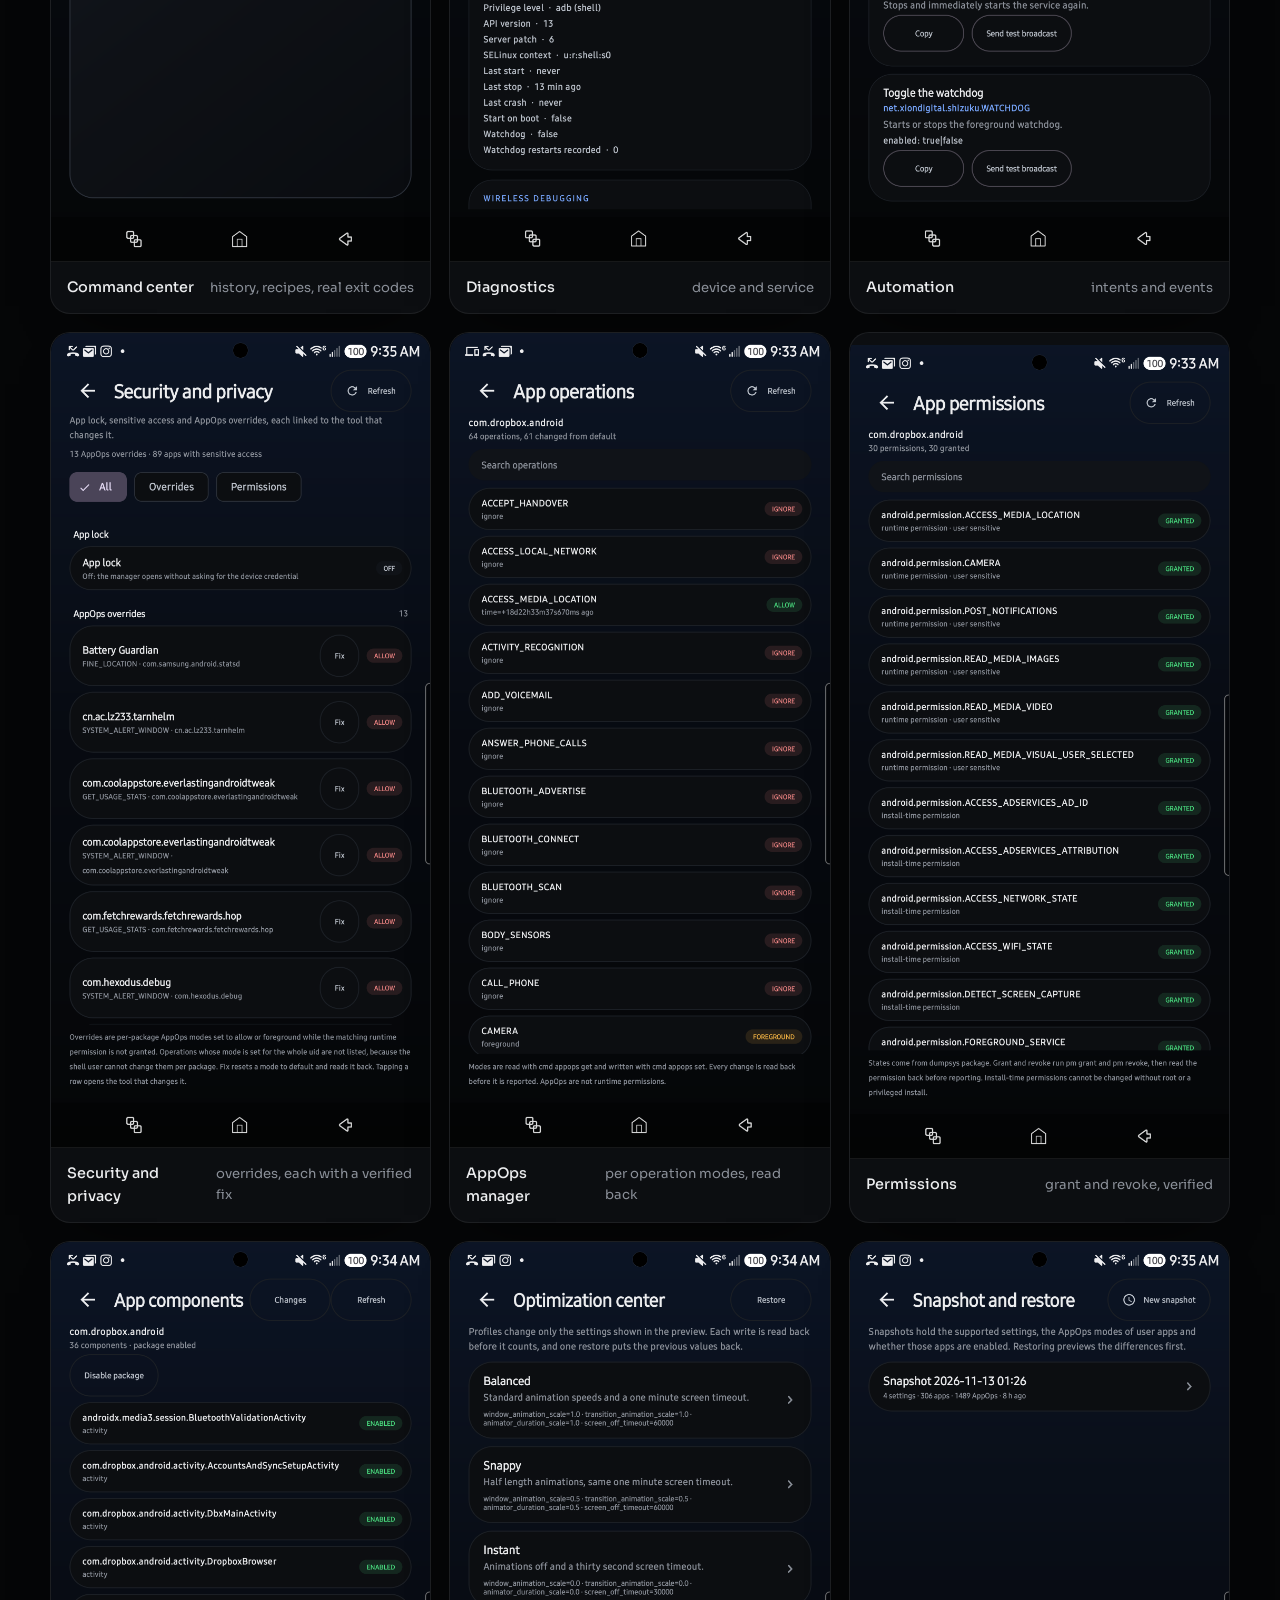
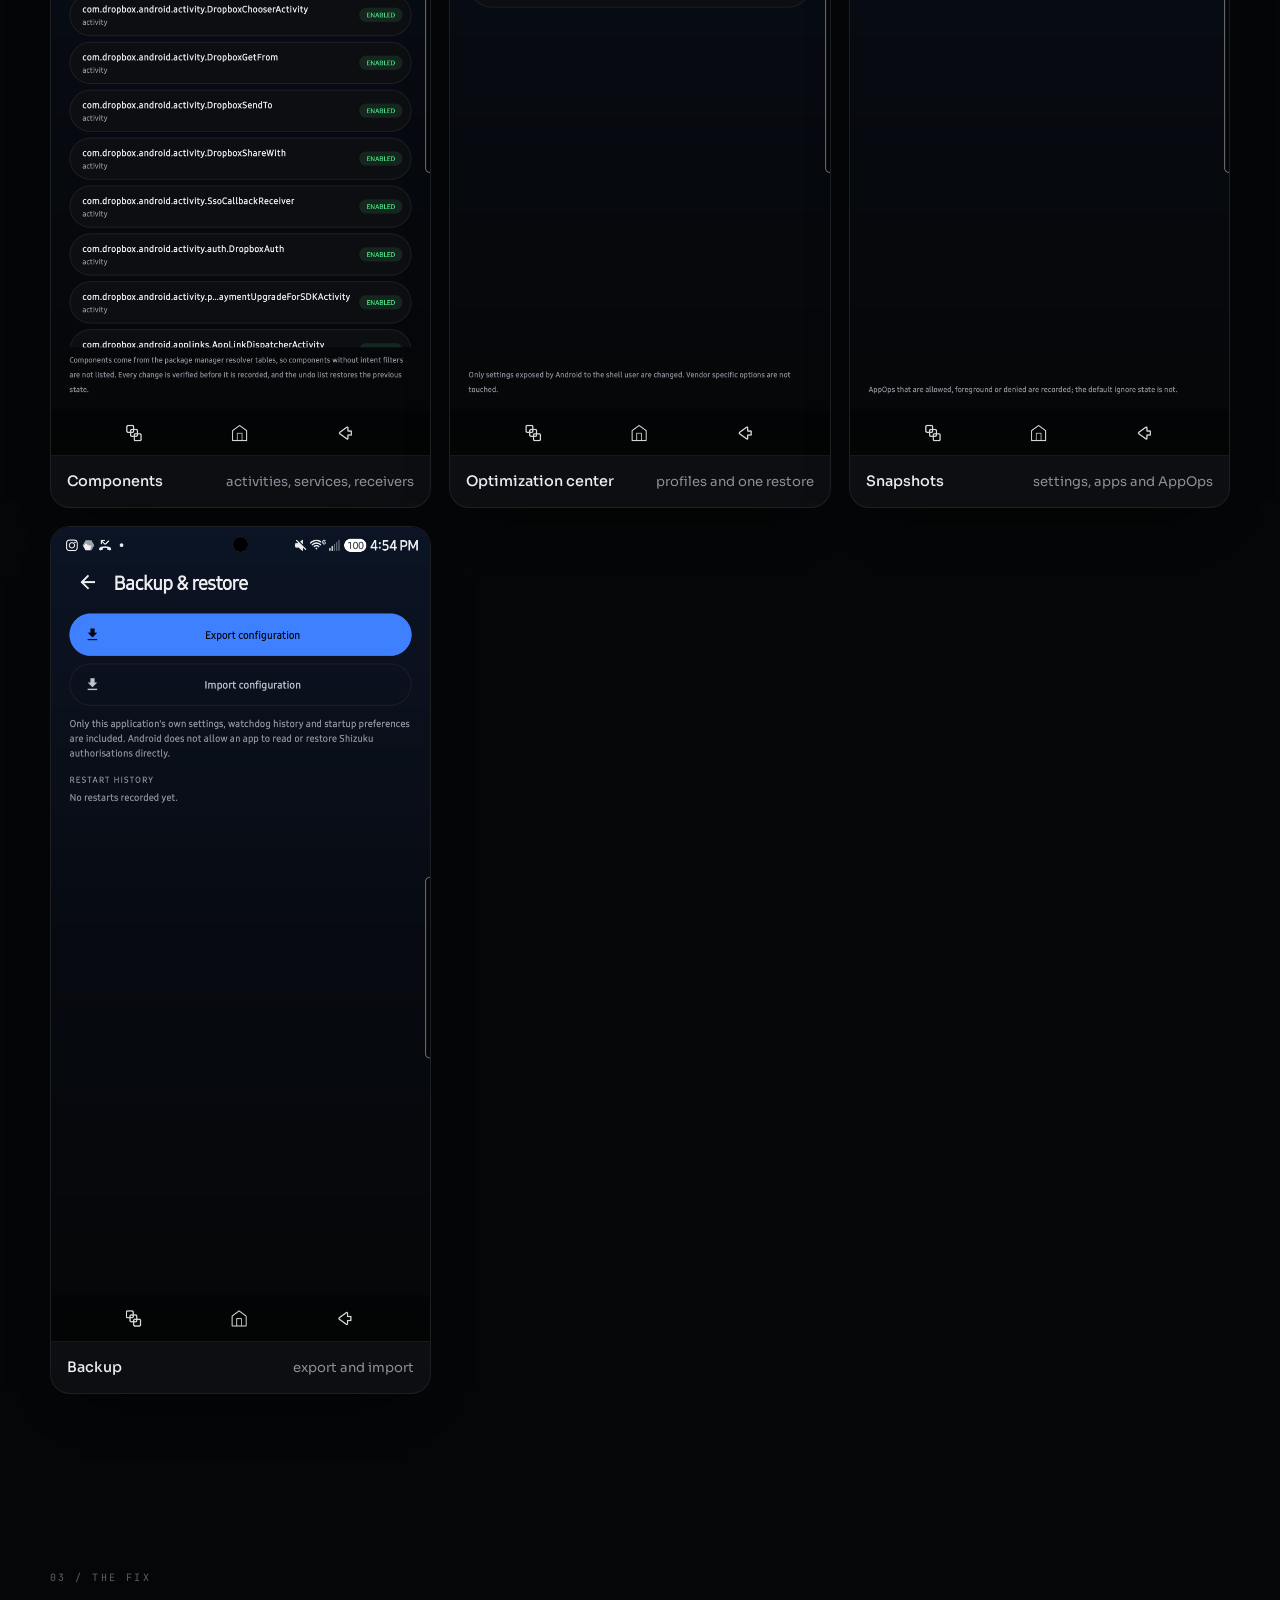
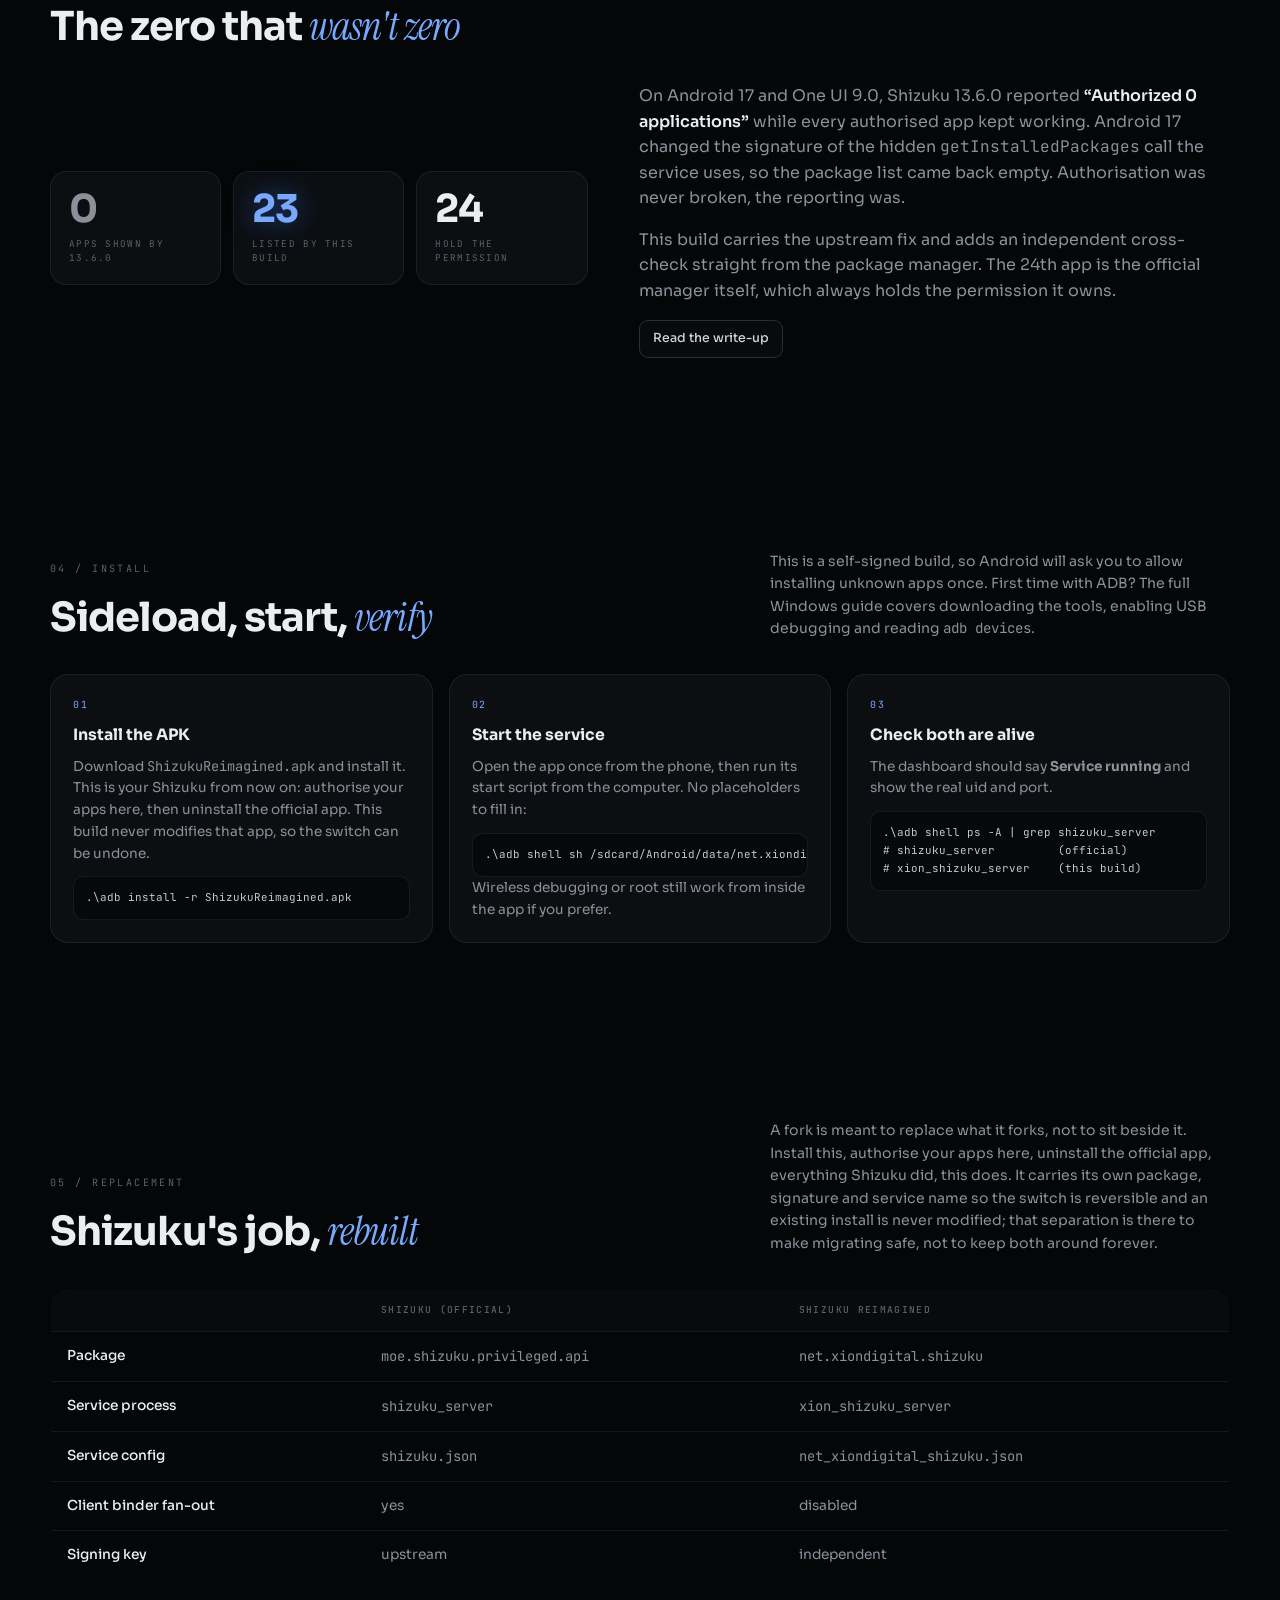
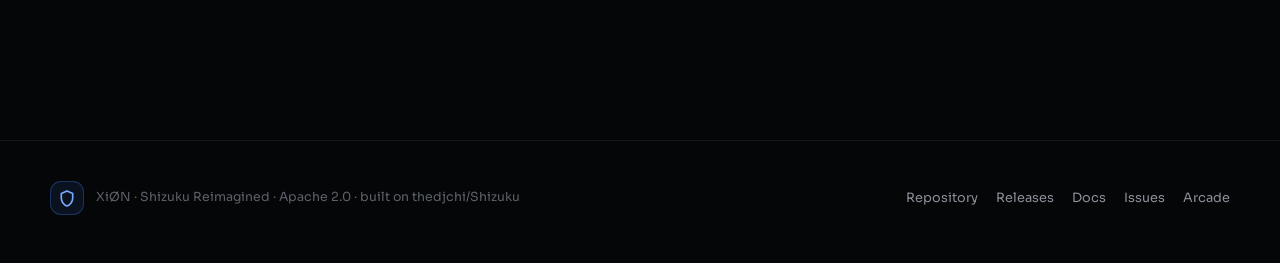
==== commit 64d90ebb: "Show the new tools on the site gallery The website still showed the six original screens, so the gal" ====
--- a/site/index.html
+++ b/site/index.html
@@ -152,9 +152,10 @@
             <h3 class="card__title">Command center</h3>
             <p class="card__copy">
               Run shell commands through the service with its real privilege level. Exit codes, stderr and
-              duration are shown exactly as they came back, with presets for the usual checks.
-            </p>
-            <div class="card__tags"><span class="chip">uid 2000</span><span class="chip">presets</span></div>
+              duration are shown exactly as they came back, with presets, command history, saved recipes
+              and transcript search.
+            </p>
+            <div class="card__tags"><span class="chip">uid 2000</span><span class="chip">presets</span><span class="chip">recipes</span></div>
           </article>
 
           <article class="card" data-reveal>
@@ -229,18 +230,18 @@
             <span class="shot__meta"><strong>Authorizations</strong><span>23 listed · 24 hold it</span></span>
             <span class="shot__hint" aria-hidden="true">Expand</span>
           </button>
-          <button class="shot" type="button" data-reveal data-shot="assets/shots/tools.png"
+          <button class="shot" type="button" data-reveal data-shot="assets/shots/tools.png?v=2"
                   data-title="Tools" data-sub="packages, tweaks, shell"
                   aria-label="Open the Tools screenshot at full size">
-            <img src="assets/shots/tools.png" alt="Tools screen" loading="lazy">
-            <span class="shot__meta"><strong>Tools</strong><span>packages, tweaks, shell</span></span>
-            <span class="shot__hint" aria-hidden="true">Expand</span>
-          </button>
-          <button class="shot" type="button" data-reveal data-shot="assets/shots/command-center.png"
-                  data-title="Command center" data-sub="real exit codes"
+            <img src="assets/shots/tools.png?v=2" alt="Tools screen" loading="lazy">
+            <span class="shot__meta"><strong>Tools</strong><span>packages, tweaks, security, shell</span></span>
+            <span class="shot__hint" aria-hidden="true">Expand</span>
+          </button>
+          <button class="shot" type="button" data-reveal data-shot="assets/shots/command-center.png?v=2"
+                  data-title="Command center" data-sub="history, recipes, real exit codes"
                   aria-label="Open the Command center screenshot at full size">
-            <img src="assets/shots/command-center.png" alt="Command center" loading="lazy">
-            <span class="shot__meta"><strong>Command center</strong><span>real exit codes</span></span>
+            <img src="assets/shots/command-center.png?v=2" alt="Command center" loading="lazy">
+            <span class="shot__meta"><strong>Command center</strong><span>history, recipes, real exit codes</span></span>
             <span class="shot__hint" aria-hidden="true">Expand</span>
           </button>
           <button class="shot" type="button" data-reveal data-shot="assets/shots/diagnostics.png"
@@ -255,6 +256,55 @@
                   aria-label="Open the Automation screenshot at full size">
             <img src="assets/shots/automation.png" alt="Automation screen with auth token and control intents" loading="lazy">
             <span class="shot__meta"><strong>Automation</strong><span>intents and events</span></span>
+            <span class="shot__hint" aria-hidden="true">Expand</span>
+          </button>
+          <button class="shot" type="button" data-reveal data-shot="assets/shots/security-center.png"
+                  data-title="Security and privacy" data-sub="overrides, each with a verified fix"
+                  aria-label="Open the Security and privacy screenshot at full size">
+            <img src="assets/shots/security-center.png" alt="Security and privacy screen listing AppOps overrides with Fix buttons" loading="lazy">
+            <span class="shot__meta"><strong>Security and privacy</strong><span>overrides, each with a verified fix</span></span>
+            <span class="shot__hint" aria-hidden="true">Expand</span>
+          </button>
+          <button class="shot" type="button" data-reveal data-shot="assets/shots/appops.png"
+                  data-title="AppOps manager" data-sub="per operation modes, read back"
+                  aria-label="Open the AppOps manager screenshot at full size">
+            <img src="assets/shots/appops.png" alt="App operation modes for Dropbox with allow, ignore and foreground badges" loading="lazy">
+            <span class="shot__meta"><strong>AppOps manager</strong><span>per operation modes, read back</span></span>
+            <span class="shot__hint" aria-hidden="true">Expand</span>
+          </button>
+          <button class="shot" type="button" data-reveal data-shot="assets/shots/permissions.png"
+                  data-title="Permissions" data-sub="grant and revoke, verified"
+                  aria-label="Open the Permissions screenshot at full size">
+            <img src="assets/shots/permissions.png" alt="Permission inspector showing 30 permissions, 30 granted" loading="lazy">
+            <span class="shot__meta"><strong>Permissions</strong><span>grant and revoke, verified</span></span>
+            <span class="shot__hint" aria-hidden="true">Expand</span>
+          </button>
+          <button class="shot" type="button" data-reveal data-shot="assets/shots/components.png"
+                  data-title="Components" data-sub="activities, services, receivers"
+                  aria-label="Open the Components screenshot at full size">
+            <img src="assets/shots/components.png" alt="App components screen listing activities with an enabled package" loading="lazy">
+            <span class="shot__meta"><strong>Components</strong><span>activities, services, receivers</span></span>
+            <span class="shot__hint" aria-hidden="true">Expand</span>
+          </button>
+          <button class="shot" type="button" data-reveal data-shot="assets/shots/optimization-center.png"
+                  data-title="Optimization center" data-sub="profiles and one restore"
+                  aria-label="Open the Optimization center screenshot at full size">
+            <img src="assets/shots/optimization-center.png" alt="Optimization center with profiles and a preview" loading="lazy">
+            <span class="shot__meta"><strong>Optimization center</strong><span>profiles and one restore</span></span>
+            <span class="shot__hint" aria-hidden="true">Expand</span>
+          </button>
+          <button class="shot" type="button" data-reveal data-shot="assets/shots/snapshots.png"
+                  data-title="Snapshots" data-sub="settings, apps and AppOps"
+                  aria-label="Open the Snapshots screenshot at full size">
+            <img src="assets/shots/snapshots.png" alt="Snapshot and restore screen listing a saved snapshot" loading="lazy">
+            <span class="shot__meta"><strong>Snapshots</strong><span>settings, apps and AppOps</span></span>
+            <span class="shot__hint" aria-hidden="true">Expand</span>
+          </button>
+          <button class="shot" type="button" data-reveal data-shot="assets/shots/backup.png"
+                  data-title="Backup" data-sub="export and import"
+                  aria-label="Open the Backup screenshot at full size">
+            <img src="assets/shots/backup.png" alt="Backup and restore screen for app settings" loading="lazy">
+            <span class="shot__meta"><strong>Backup</strong><span>export and import</span></span>
             <span class="shot__hint" aria-hidden="true">Expand</span>
           </button>
         </div>
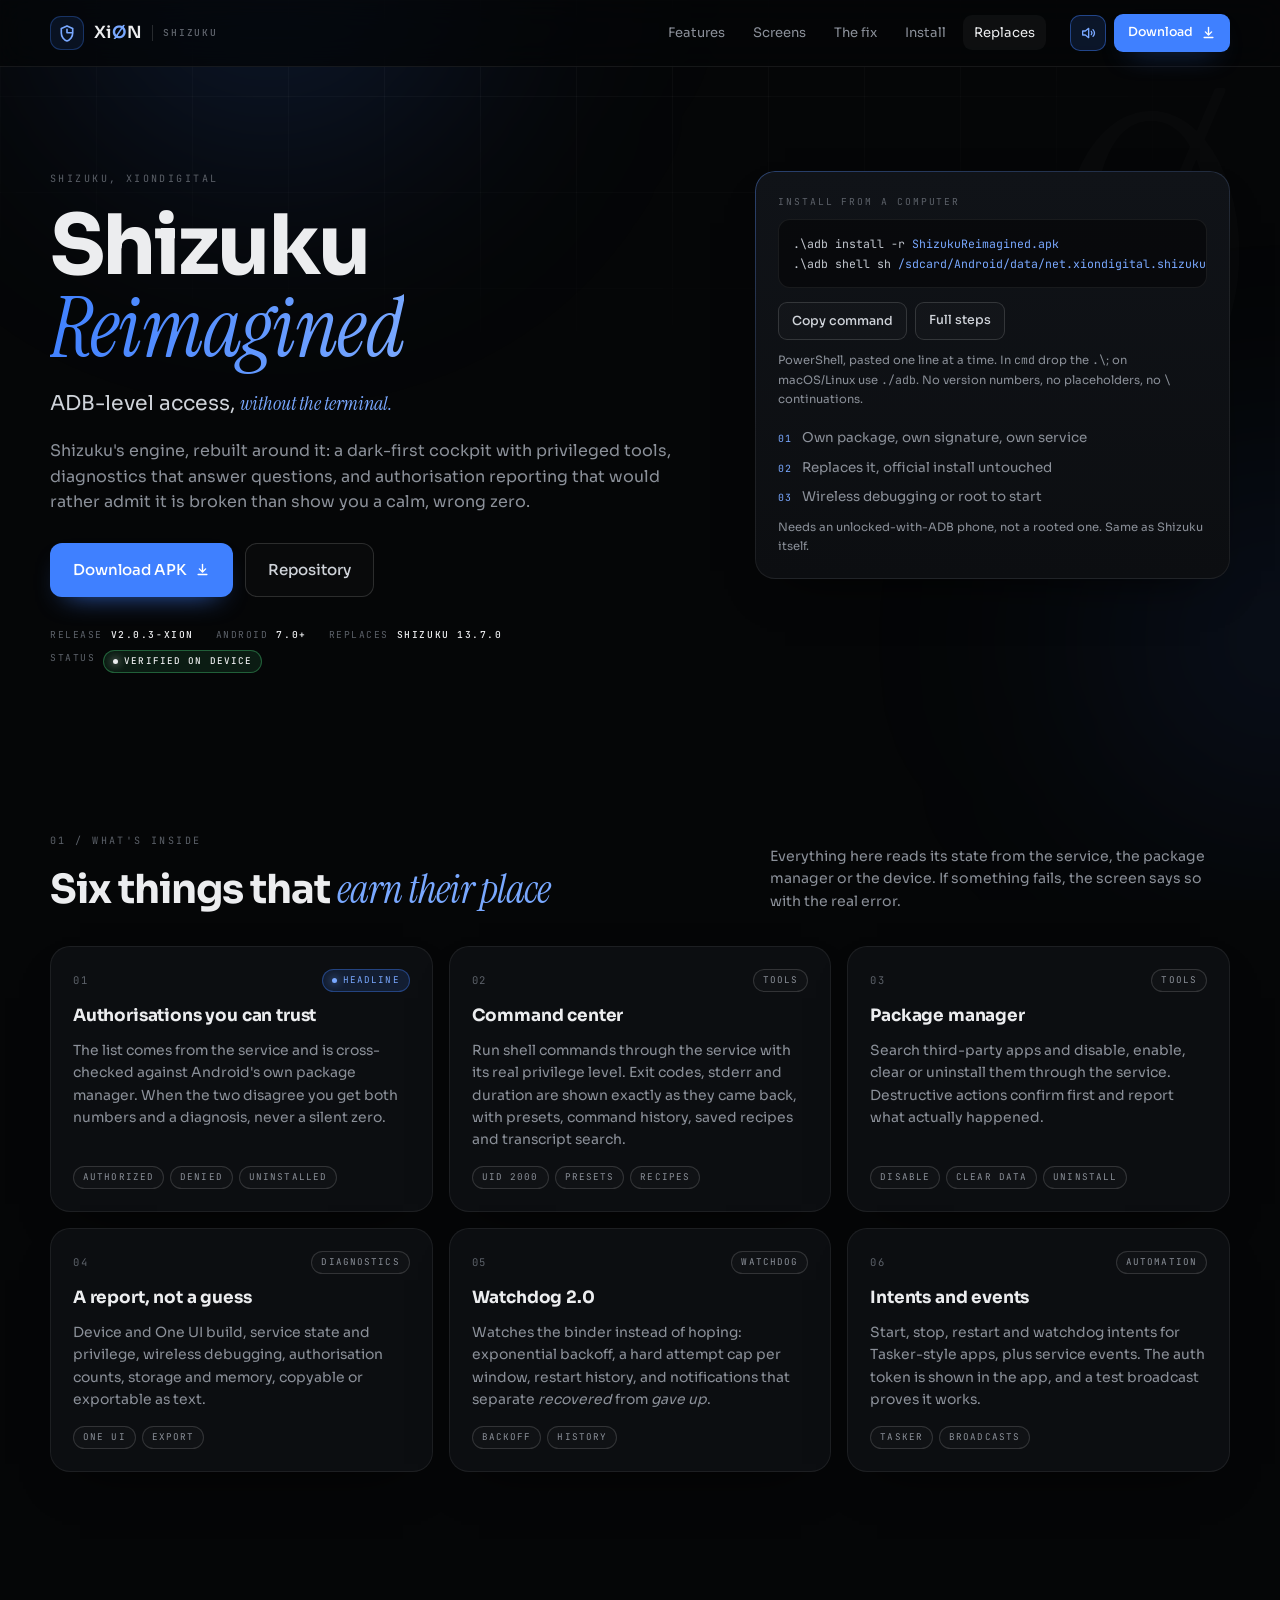
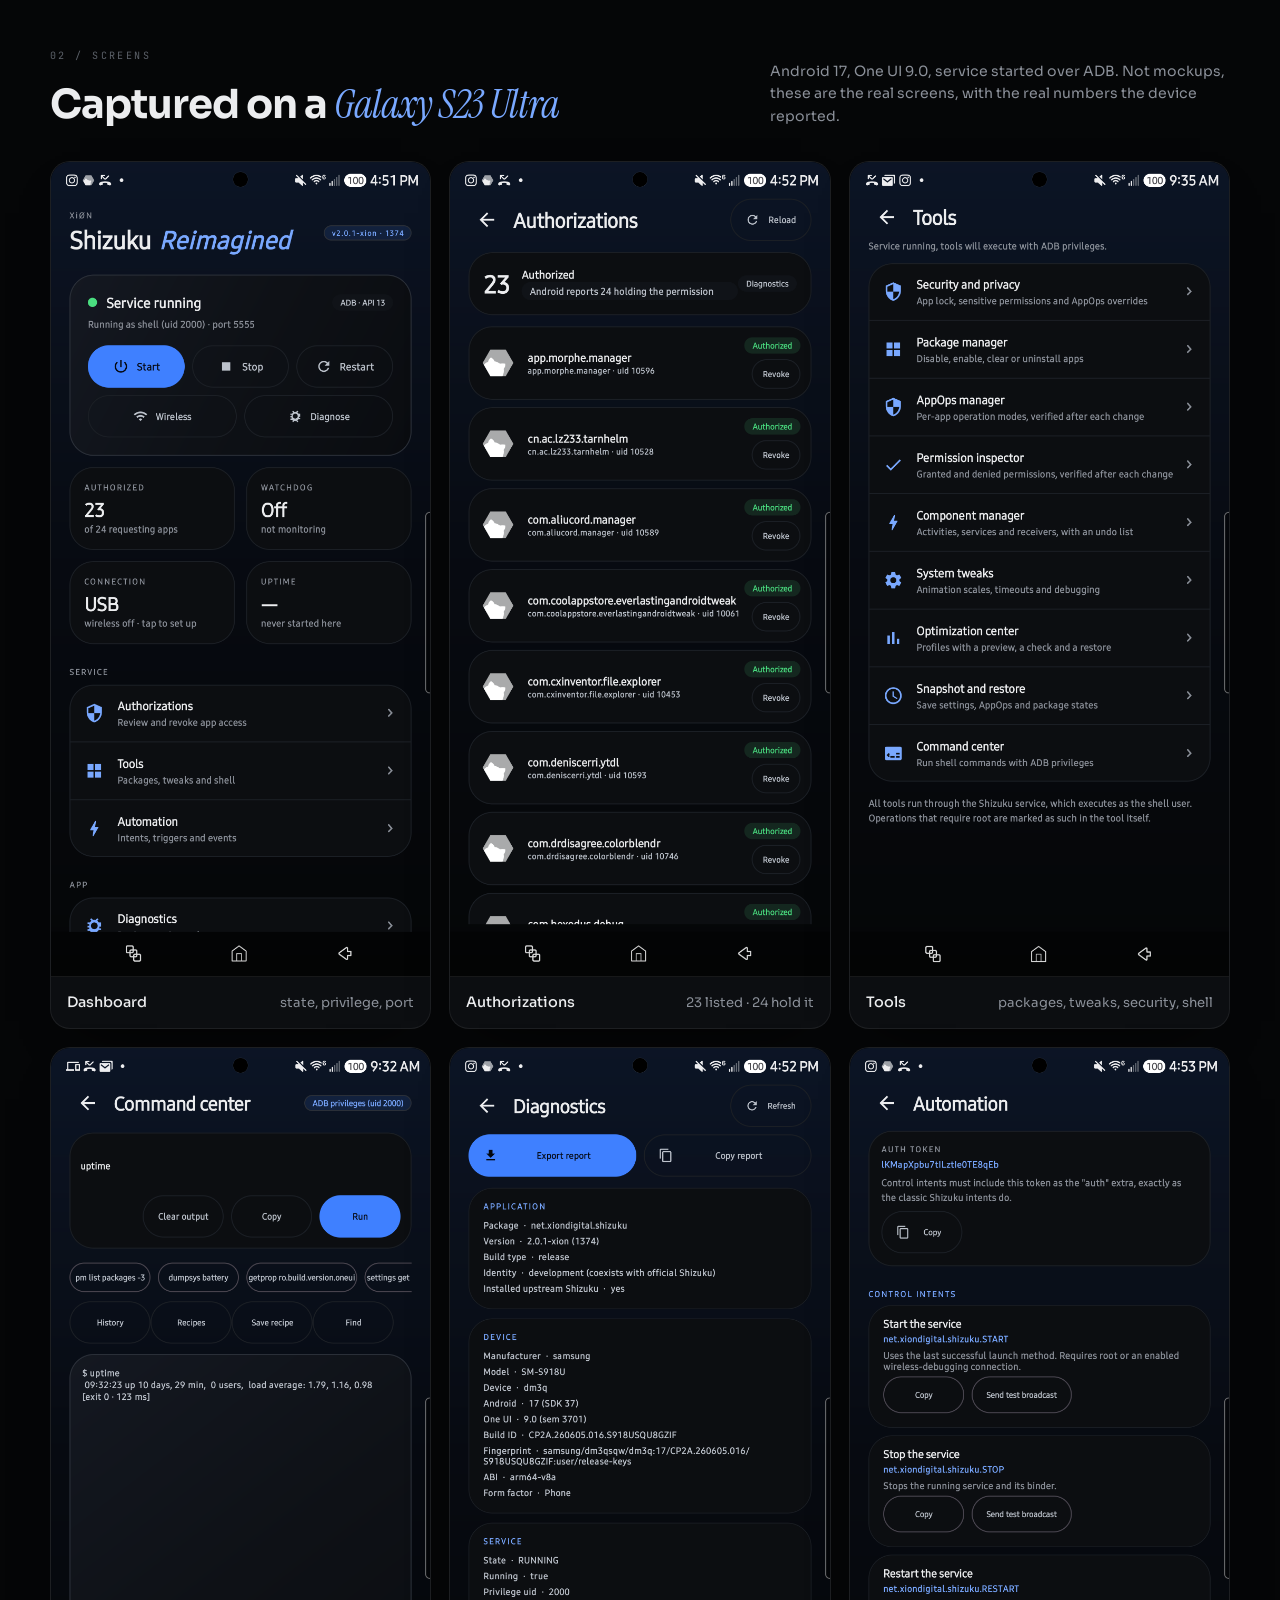
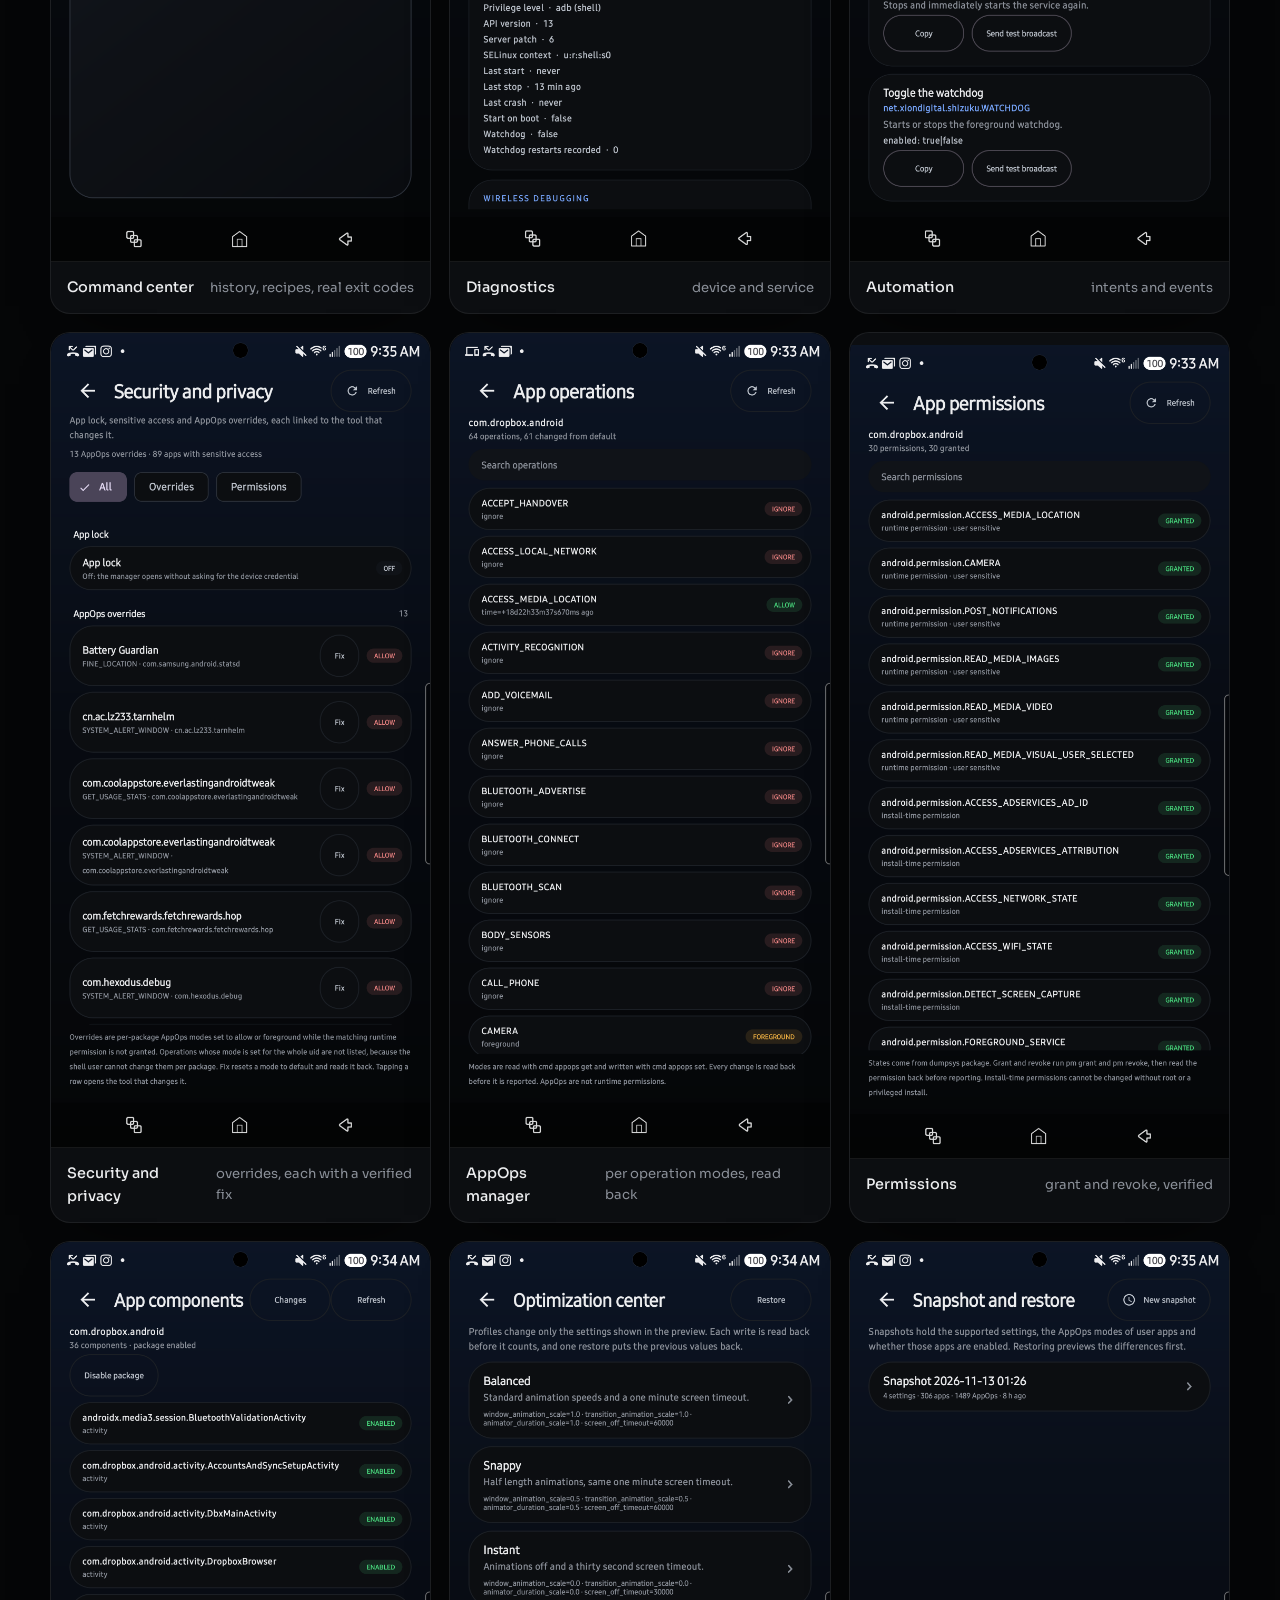
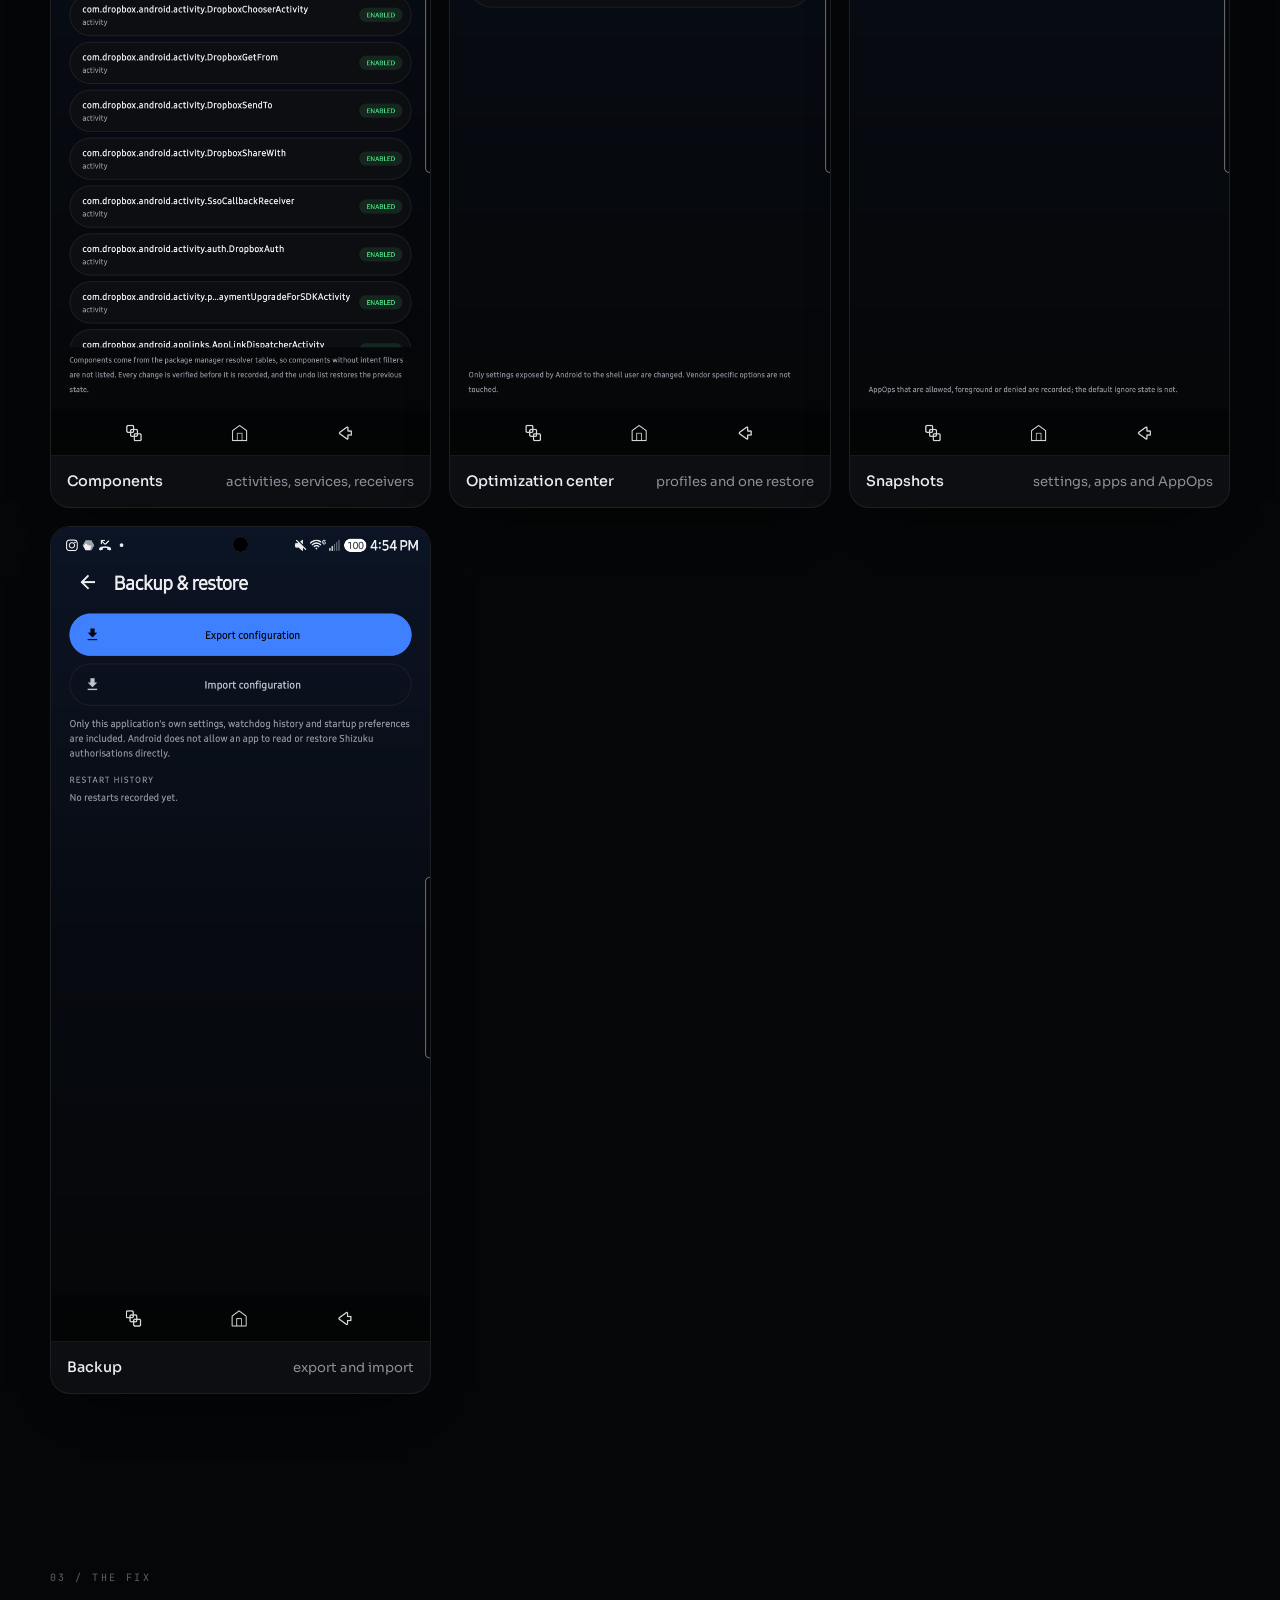
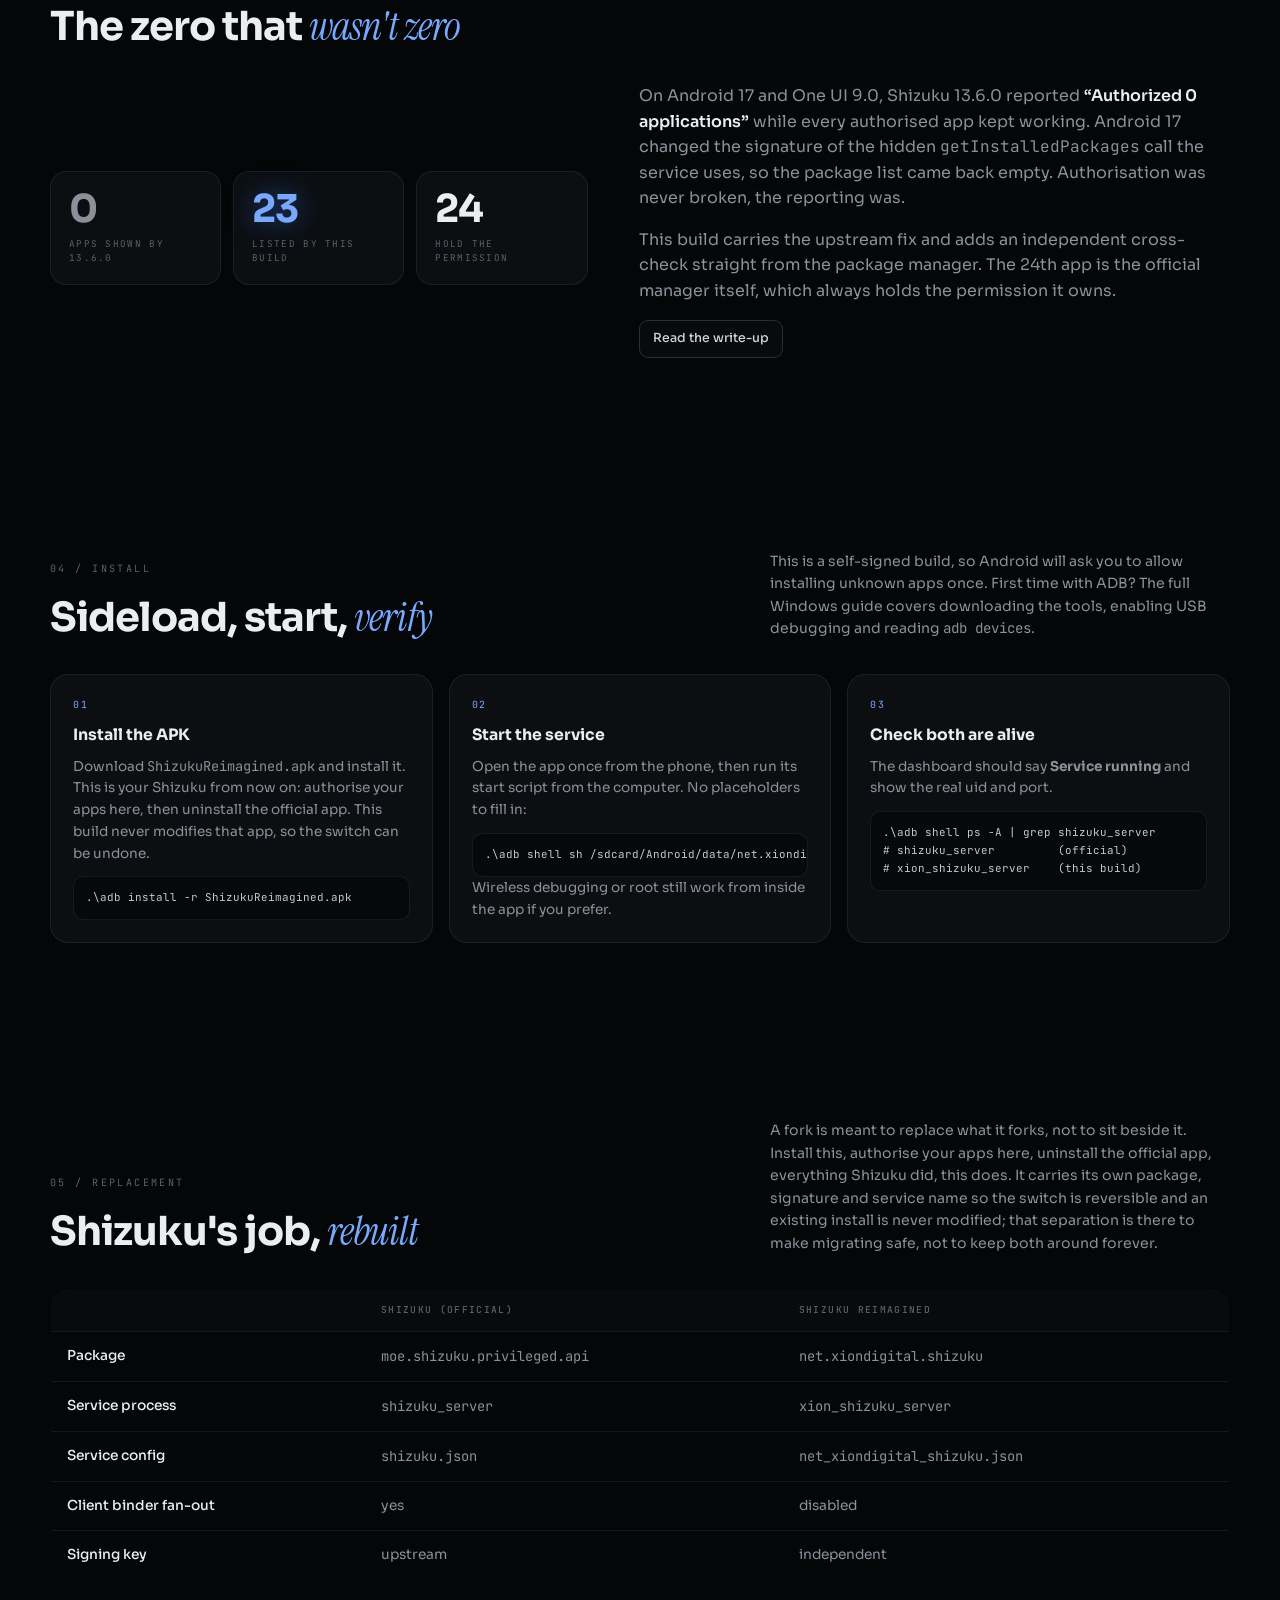
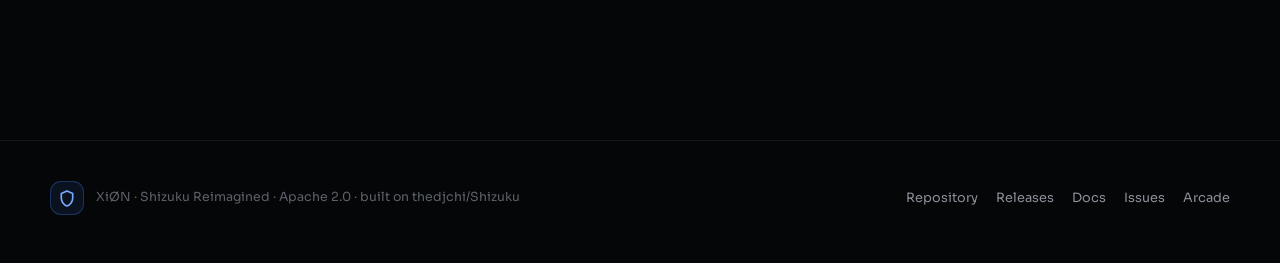
==== commit c00251a9: "Move the site to 2.0.3 and fix the preview image The hero still advertised 2.0.2, the social card wa" ====
--- a/site/index.html
+++ b/site/index.html
@@ -9,7 +9,9 @@
 <meta property="og:title" content="Shizuku Reimagined, XiØN">
 <meta property="og:description" content="ADB-level access, without the terminal. A rebuilt Shizuku with truthful authorisation reporting and real privileged tools.">
 <meta property="og:type" content="website">
-<meta property="og:image" content="https://xiondigital.net/shizuku/assets/social.png">
+<meta property="og:image" content="https://xiondigital.net/Shizuku/assets/social.png">
+<meta property="og:image:width" content="1280">
+<meta property="og:image:height" content="640">
 <link rel="preconnect" href="https://fonts.googleapis.com">
 <link rel="preconnect" href="https://fonts.gstatic.com" crossorigin>
 <link rel="stylesheet" href="https://fonts.googleapis.com/css2?family=Sora:wght@300;400;500;600;700&family=Instrument+Serif:ital@0;1&family=JetBrains+Mono:wght@400;500&display=swap">
@@ -90,7 +92,7 @@
           </div>
 
           <ul class="hero__meta">
-            <li><span>Release</span> <strong>v2.0.2-xion</strong></li>
+            <li><span>Release</span> <strong>v2.0.3-xion</strong></li>
             <li><span>Android</span> <strong>7.0+</strong></li>
             <li><span>Replaces</span> <strong>Shizuku 13.7.0</strong></li>
             <li><span>Status</span> <strong class="chip chip--ok chip--dot">verified on device</strong></li>
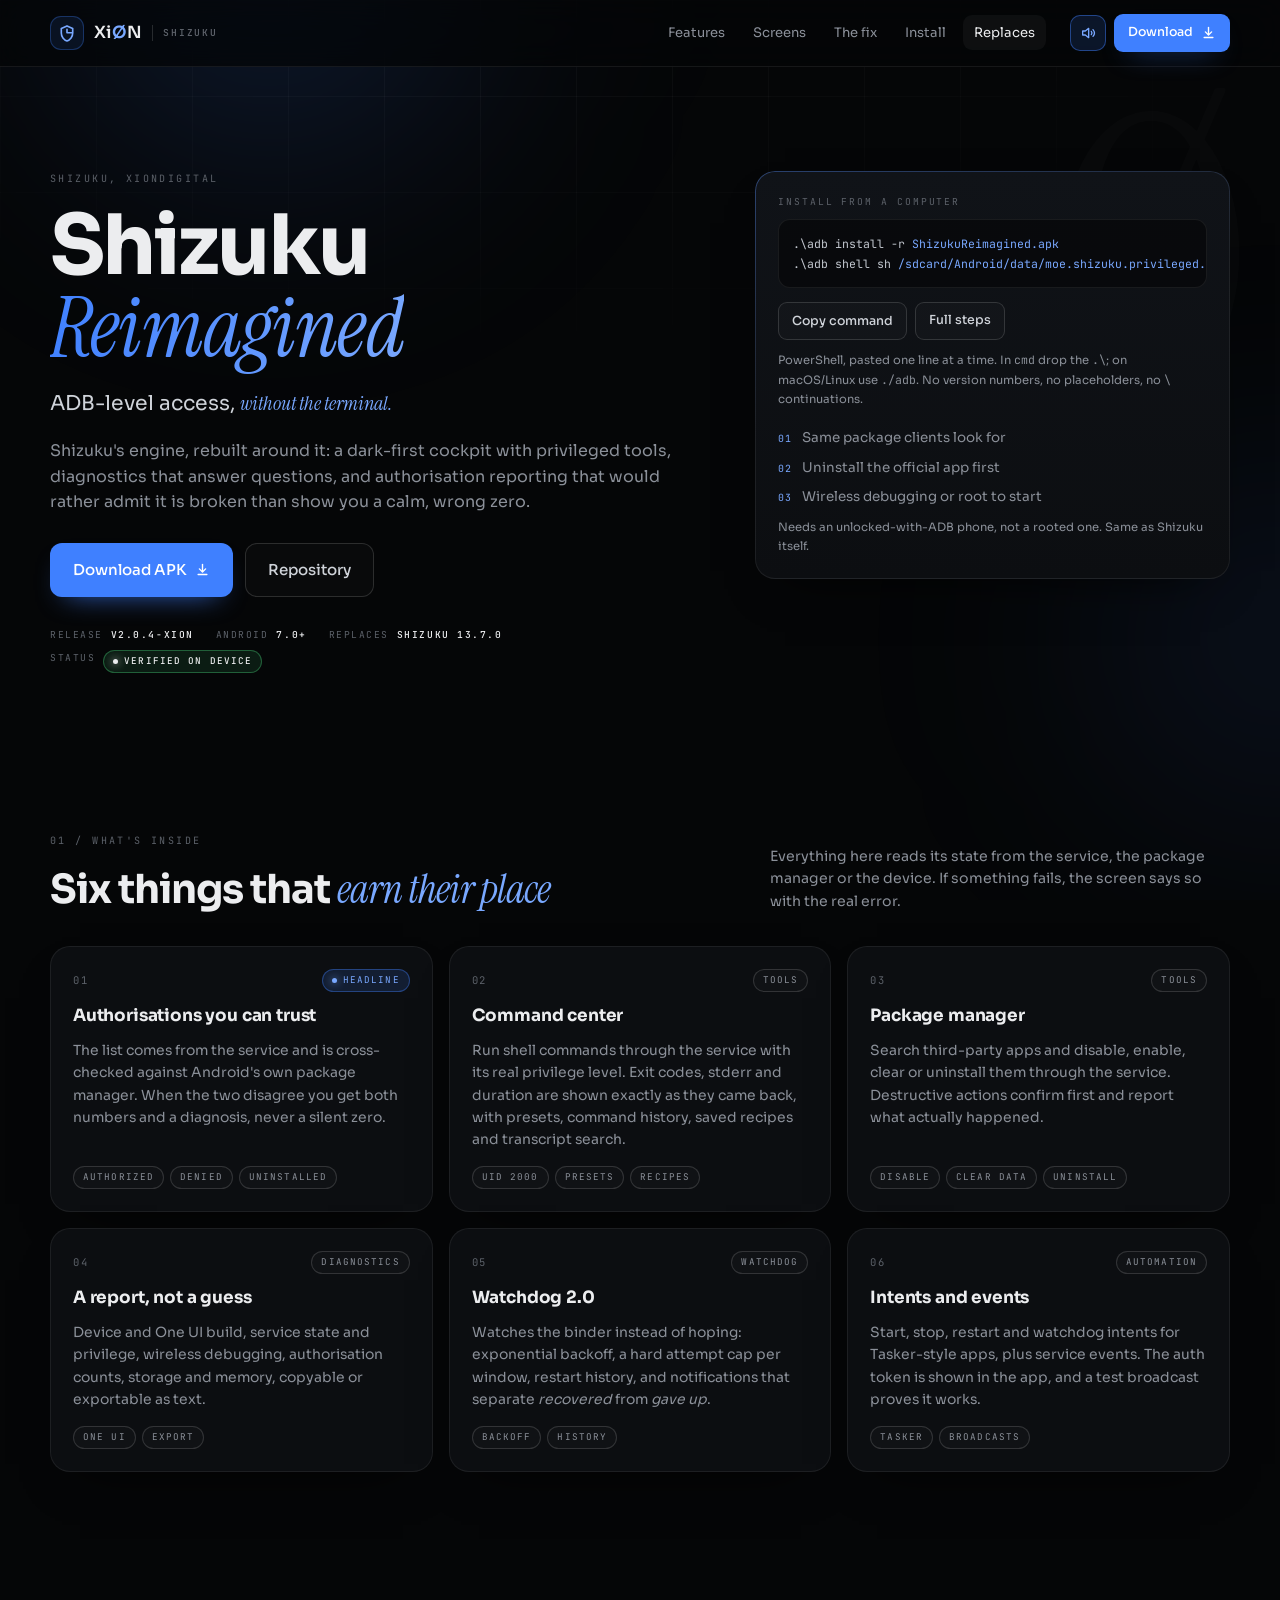
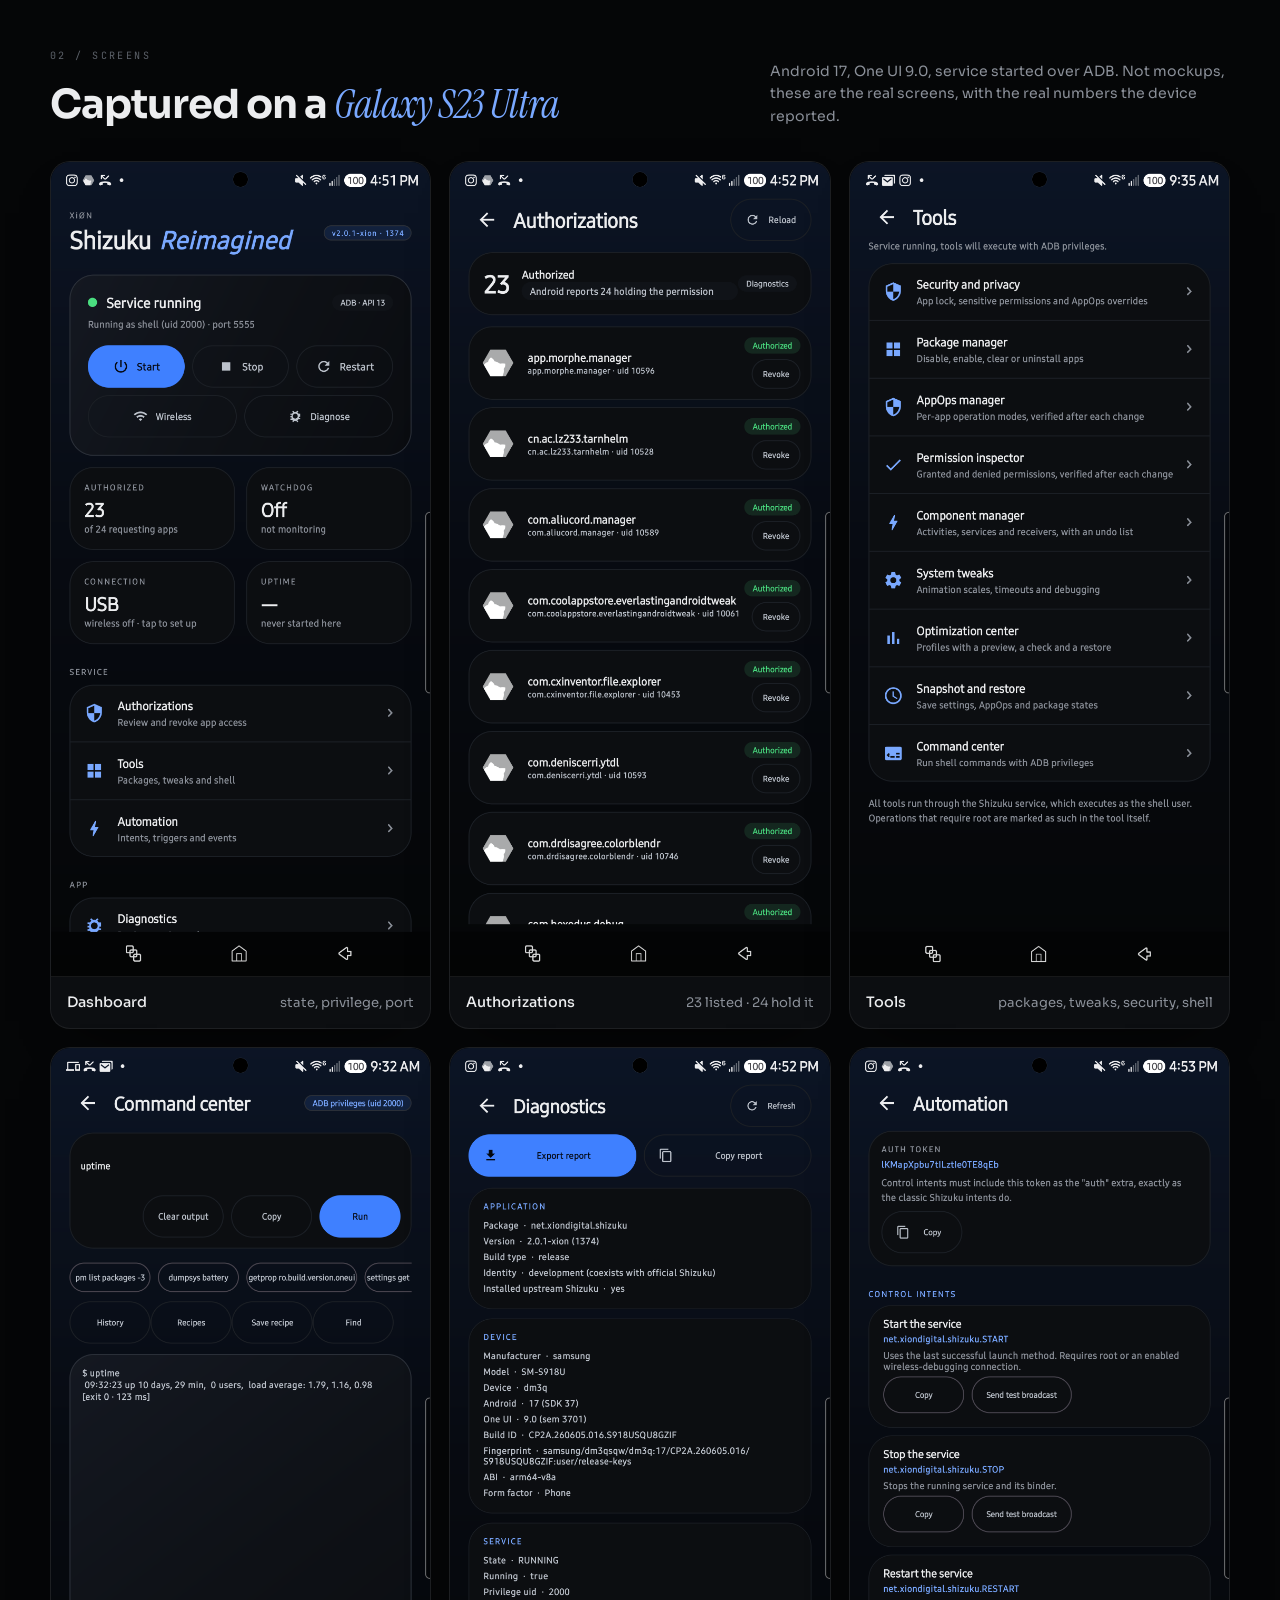
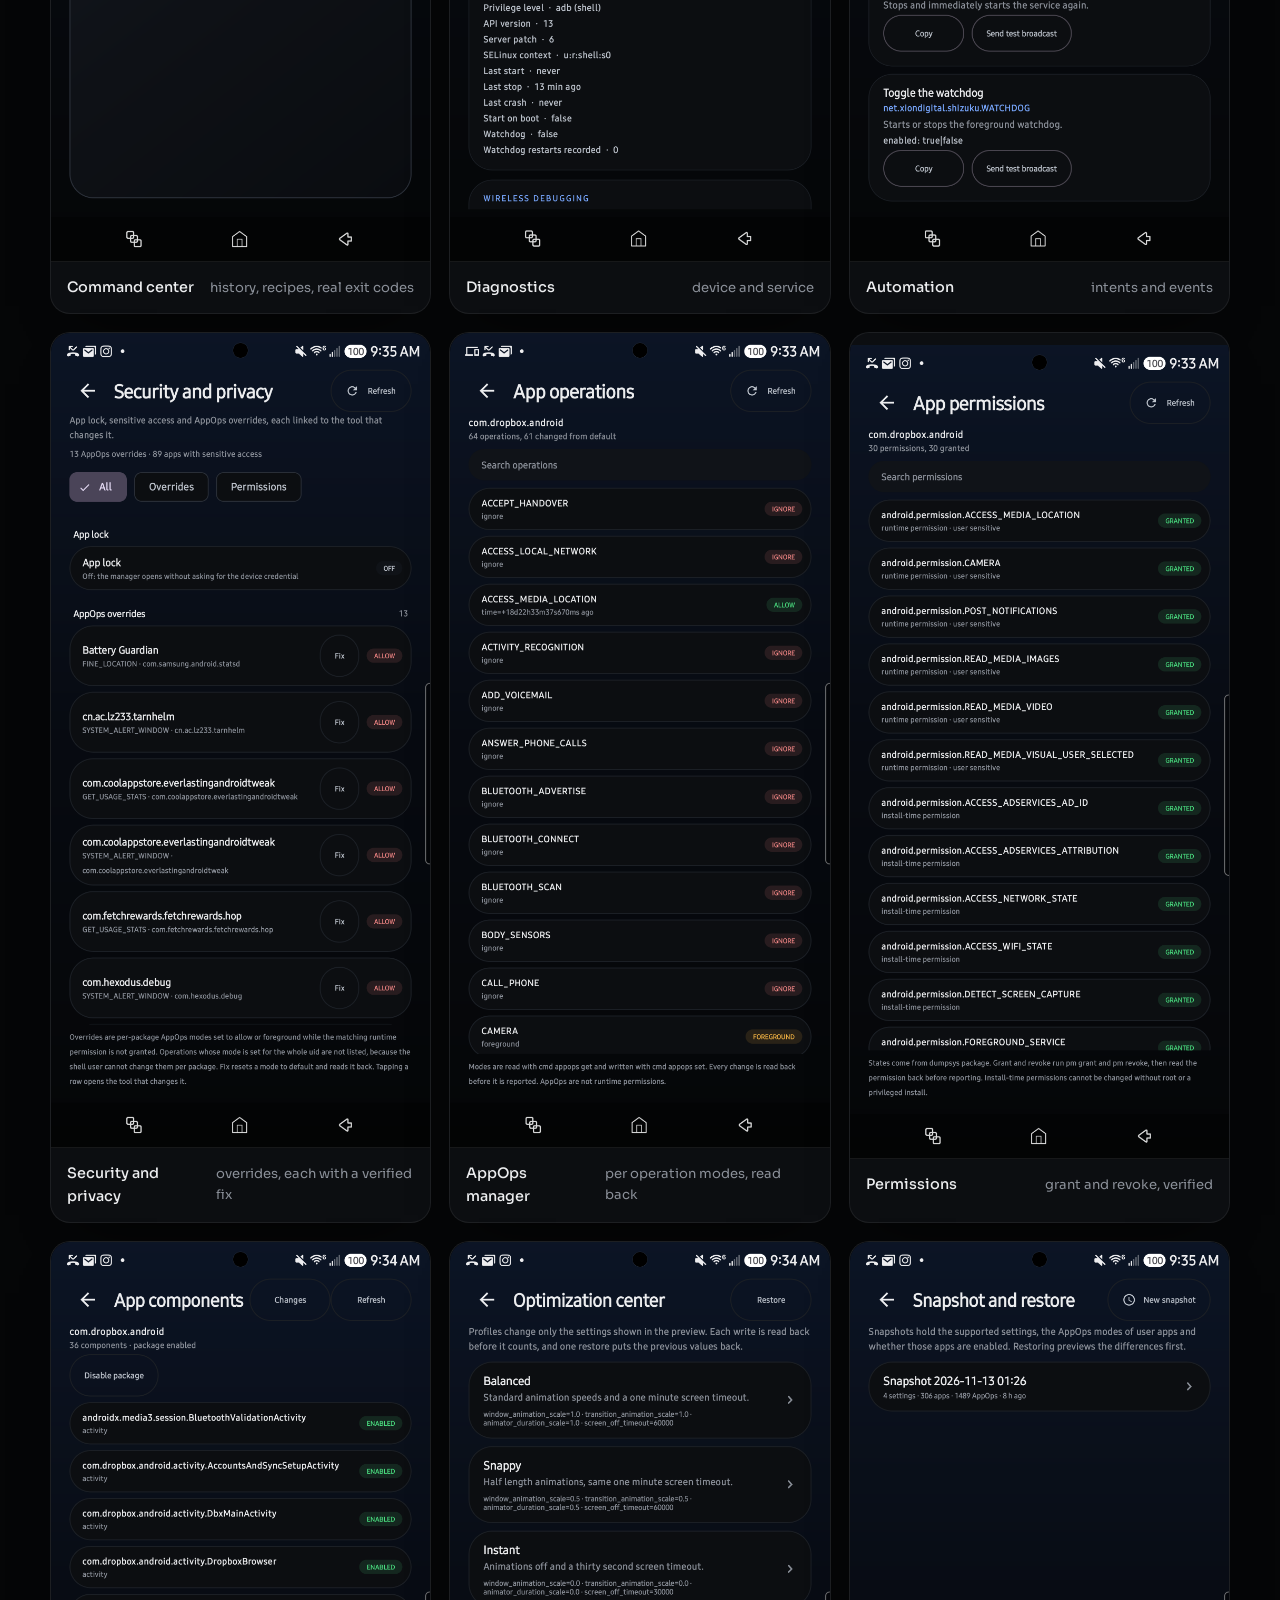
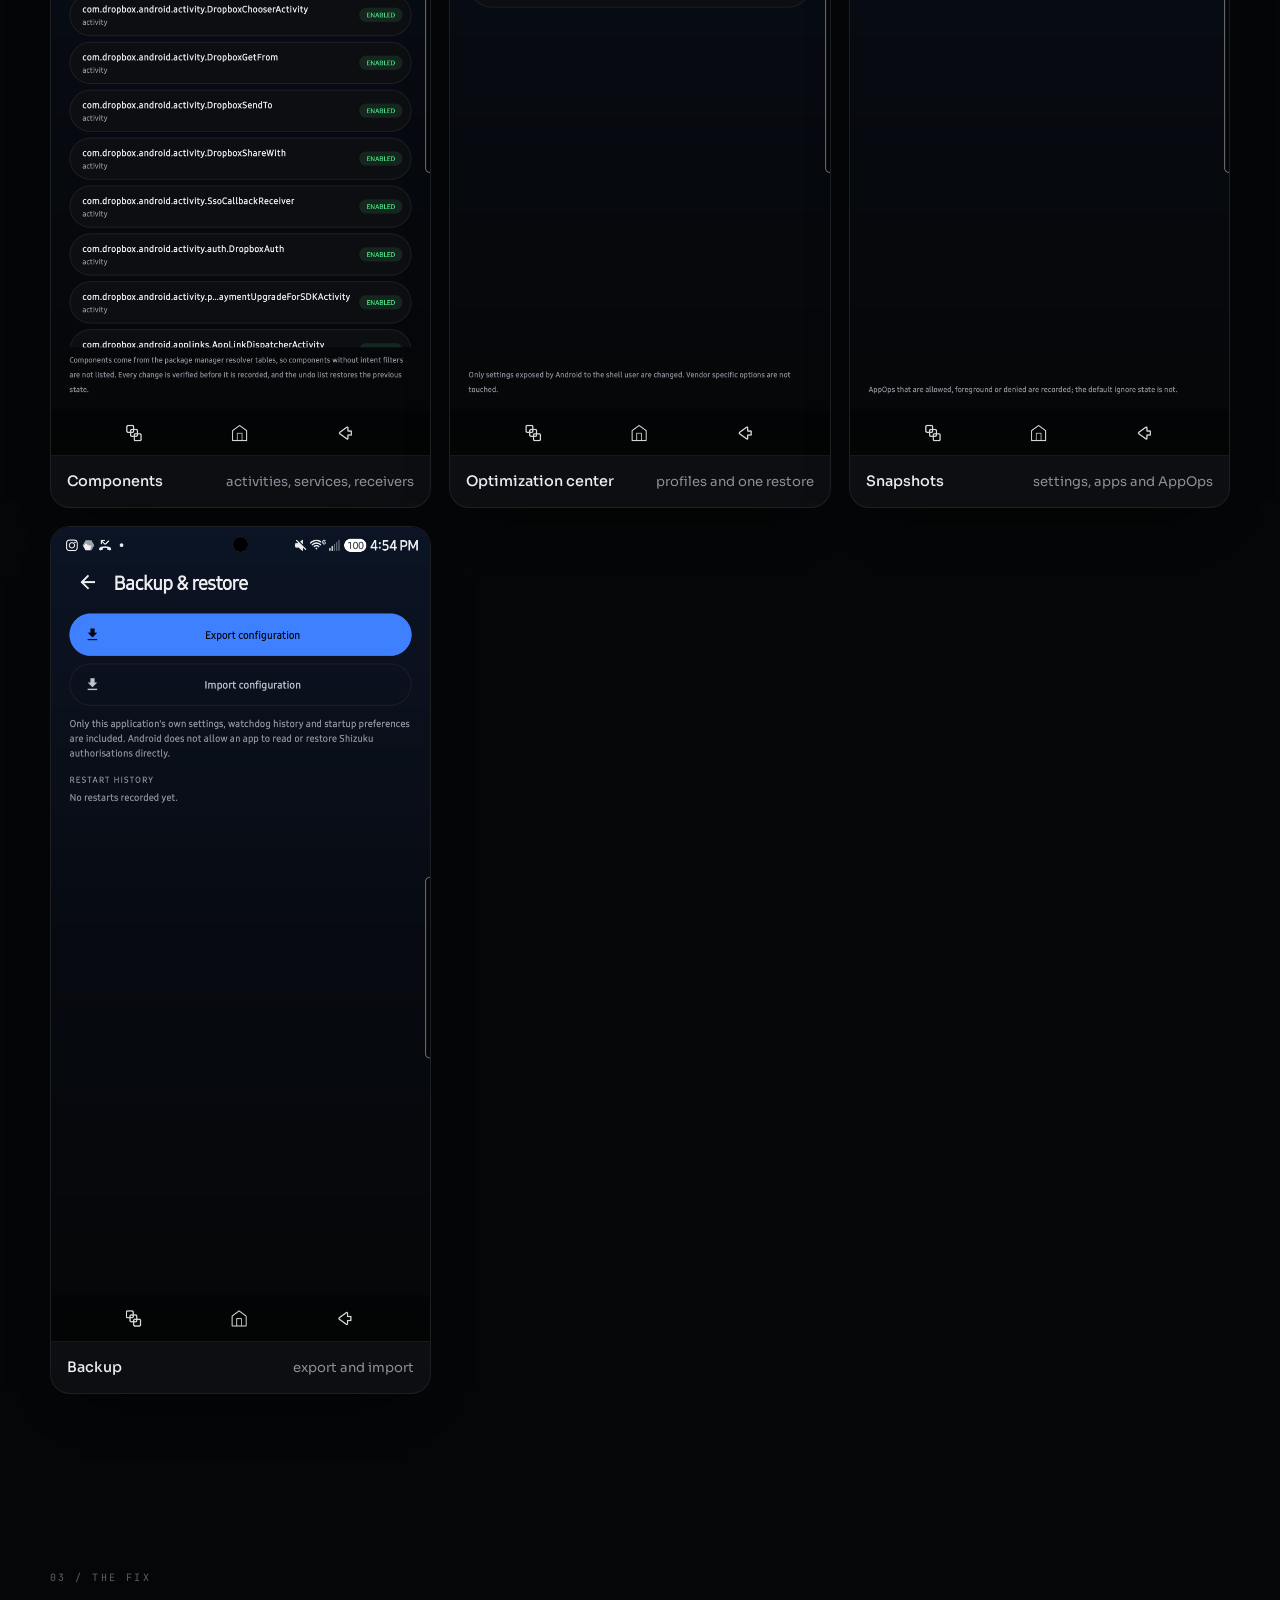
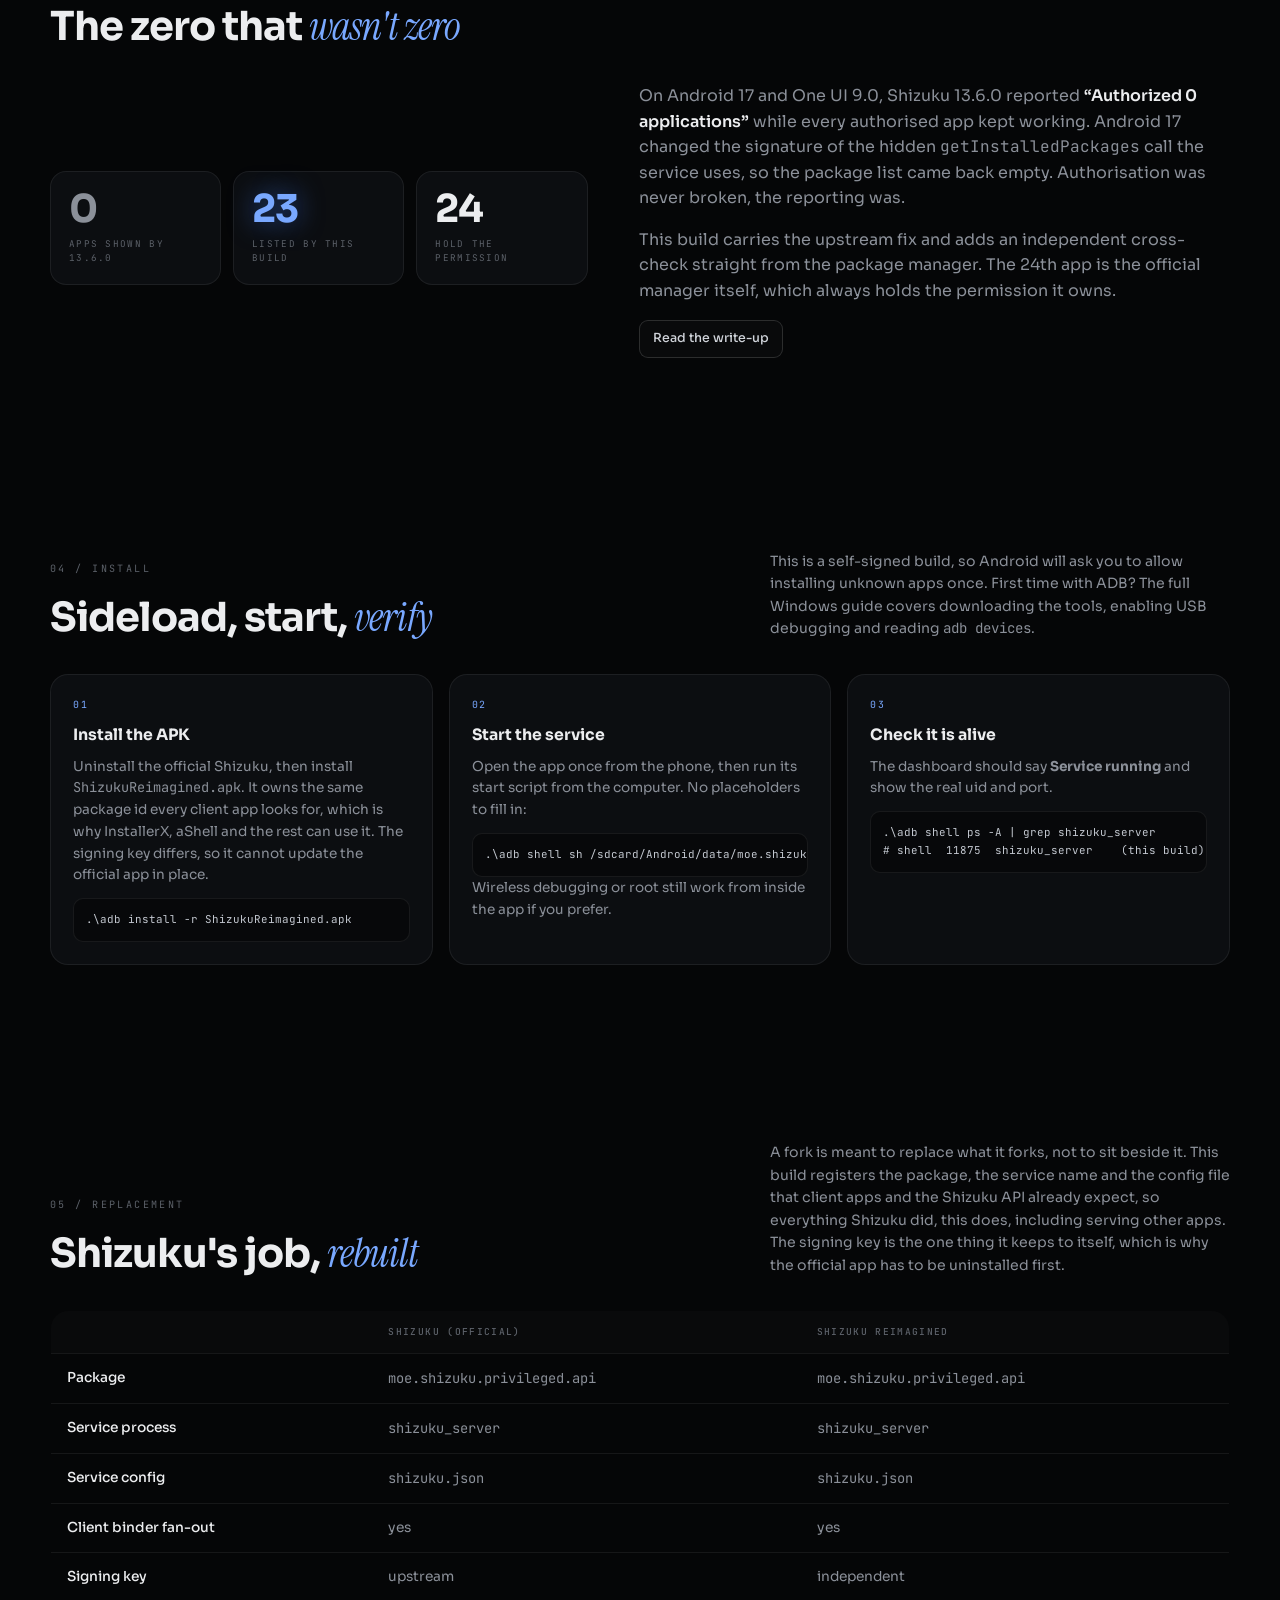
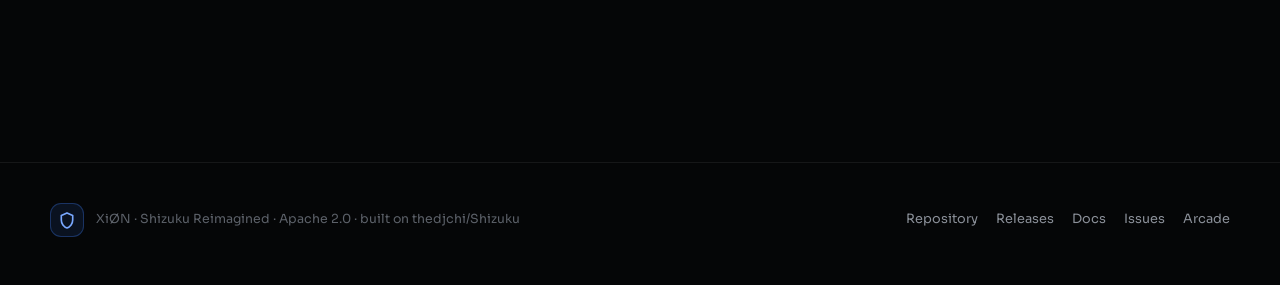
==== commit dc9666d8: "Ship under the package clients actually look for Third-party apps were reporting "binder haven't bee" ====
--- a/site/index.html
+++ b/site/index.html
@@ -92,7 +92,7 @@
           </div>
 
           <ul class="hero__meta">
-            <li><span>Release</span> <strong>v2.0.3-xion</strong></li>
+            <li><span>Release</span> <strong>v2.0.4-xion</strong></li>
             <li><span>Android</span> <strong>7.0+</strong></li>
             <li><span>Replaces</span> <strong>Shizuku 13.7.0</strong></li>
             <li><span>Status</span> <strong class="chip chip--ok chip--dot">verified on device</strong></li>
@@ -102,7 +102,7 @@
         <aside class="install-card" aria-label="Quick install">
           <p class="install-card__label">Install from a computer</p>
           <pre class="install-card__cmd" id="adb-command">.\adb install -r <b>ShizukuReimagined.apk</b>
-.\adb shell sh <b>/sdcard/Android/data/net.xiondigital.shizuku/start.sh</b></pre>
+.\adb shell sh <b>/sdcard/Android/data/moe.shizuku.privileged.api/start.sh</b></pre>
           <div class="install-card__row">
             <button class="btn btn--ghost btn--sm" type="button" data-copy="#adb-command">Copy command</button>
             <a class="btn btn--ghost btn--sm" href="setup.html">Full steps</a>
@@ -113,8 +113,8 @@
             no placeholders, no <code class="mono">\</code> continuations.
           </p>
           <ul class="install-card__list">
-            <li><span>01</span> Own package, own signature, own service</li>
-            <li><span>02</span> Replaces it, official install untouched</li>
+            <li><span>01</span> Same package clients look for</li>
+            <li><span>02</span> Uninstall the official app first</li>
             <li><span>03</span> Wireless debugging or root to start</li>
           </ul>
           <p class="install-card__note">
@@ -376,21 +376,20 @@
         <div class="steps">
           <div class="step" data-reveal>
             <h3>Install the APK</h3>
-            <p>Download <code class="mono">ShizukuReimagined.apk</code> and install it. This is your Shizuku from now on: authorise your apps here, then uninstall the official app. This build never modifies that app, so the switch can be undone.</p>
+            <p>Uninstall the official Shizuku, then install <code class="mono">ShizukuReimagined.apk</code>. It owns the same package id every client app looks for, which is why InstallerX, aShell and the rest can use it. The signing key differs, so it cannot update the official app in place.</p>
             <pre>.\adb install -r ShizukuReimagined.apk</pre>
           </div>
           <div class="step" data-reveal>
             <h3>Start the service</h3>
             <p>Open the app once from the phone, then run its start script from the computer. No placeholders to fill in:</p>
-            <pre>.\adb shell sh /sdcard/Android/data/net.xiondigital.shizuku/start.sh</pre>
+            <pre>.\adb shell sh /sdcard/Android/data/moe.shizuku.privileged.api/start.sh</pre>
             <p>Wireless debugging or root still work from inside the app if you prefer.</p>
           </div>
           <div class="step" data-reveal>
-            <h3>Check both are alive</h3>
+            <h3>Check it is alive</h3>
             <p>The dashboard should say <strong>Service running</strong> and show the real uid and port.</p>
             <pre>.\adb shell ps -A | grep shizuku_server
-# shizuku_server         (official)
-# xion_shizuku_server    (this build)</pre>
+# shell  11875  shizuku_server    (this build)</pre>
           </div>
         </div>
       </div>
@@ -405,11 +404,11 @@
             <h2 class="section__title">Shizuku's job, <em>rebuilt</em></h2>
           </div>
           <p class="section__note">
-            A fork is meant to replace what it forks, not to sit beside it. Install this, authorise
-            your apps here, uninstall the official app, everything Shizuku did, this does. It carries
-            its own package, signature and service name so the switch is reversible and an existing
-            install is never modified; that separation is there to make migrating safe, not to keep
-            both around forever.
+            A fork is meant to replace what it forks, not to sit beside it. This build registers the
+            package, the service name and the config file that client apps and the Shizuku API already
+            expect, so everything Shizuku did, this does, including serving other apps. The signing key
+            is the one thing it keeps to itself, which is why the official app has to be uninstalled
+            first.
           </p>
         </div>
 
@@ -418,10 +417,10 @@
             <tr><th></th><th>Shizuku (official)</th><th>Shizuku Reimagined</th></tr>
           </thead>
           <tbody>
-            <tr><td><strong>Package</strong></td><td><code class="mono">moe.shizuku.privileged.api</code></td><td><code class="mono">net.xiondigital.shizuku</code></td></tr>
-            <tr><td><strong>Service process</strong></td><td><code class="mono">shizuku_server</code></td><td><code class="mono">xion_shizuku_server</code></td></tr>
-            <tr><td><strong>Service config</strong></td><td><code class="mono">shizuku.json</code></td><td><code class="mono">net_xiondigital_shizuku.json</code></td></tr>
-            <tr><td><strong>Client binder fan-out</strong></td><td>yes</td><td>disabled</td></tr>
+            <tr><td><strong>Package</strong></td><td><code class="mono">moe.shizuku.privileged.api</code></td><td><code class="mono">moe.shizuku.privileged.api</code></td></tr>
+            <tr><td><strong>Service process</strong></td><td><code class="mono">shizuku_server</code></td><td><code class="mono">shizuku_server</code></td></tr>
+            <tr><td><strong>Service config</strong></td><td><code class="mono">shizuku.json</code></td><td><code class="mono">shizuku.json</code></td></tr>
+            <tr><td><strong>Client binder fan-out</strong></td><td>yes</td><td>yes</td></tr>
             <tr><td><strong>Signing key</strong></td><td>upstream</td><td>independent</td></tr>
           </tbody>
         </table>
